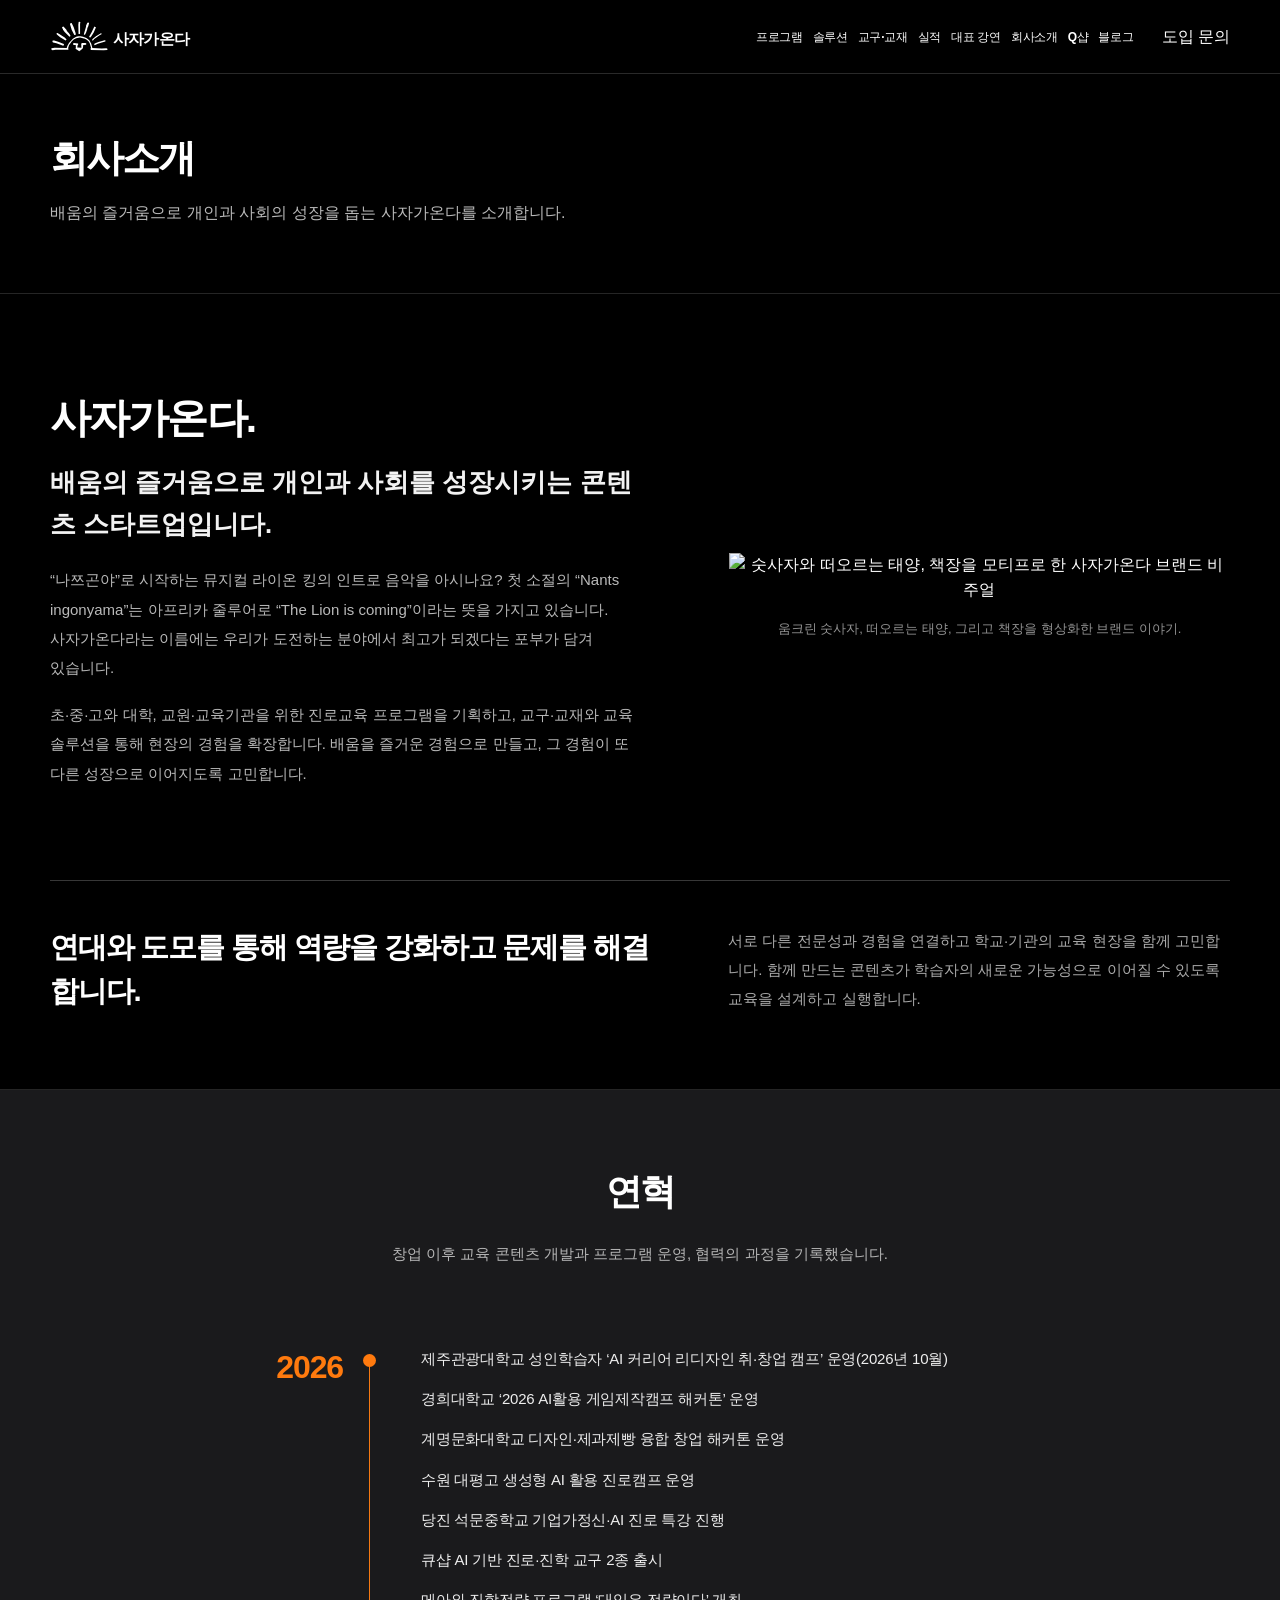
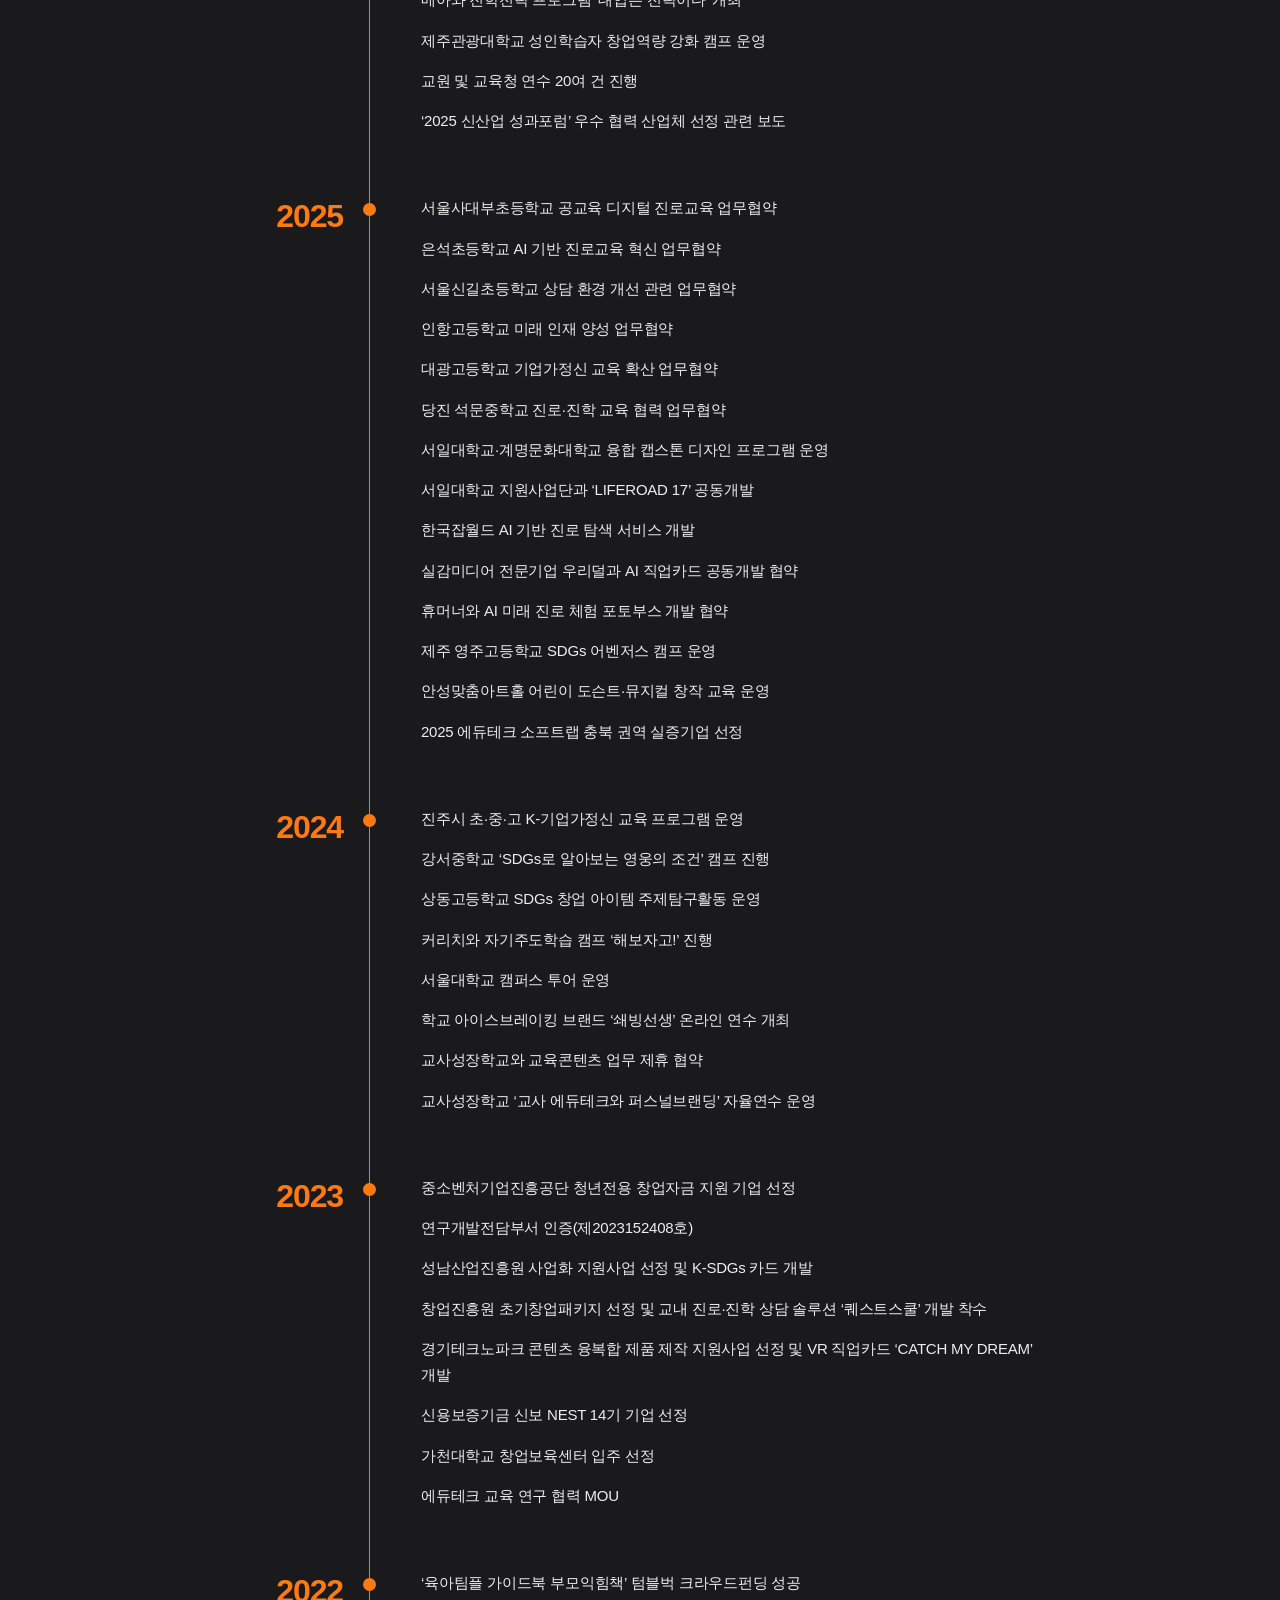
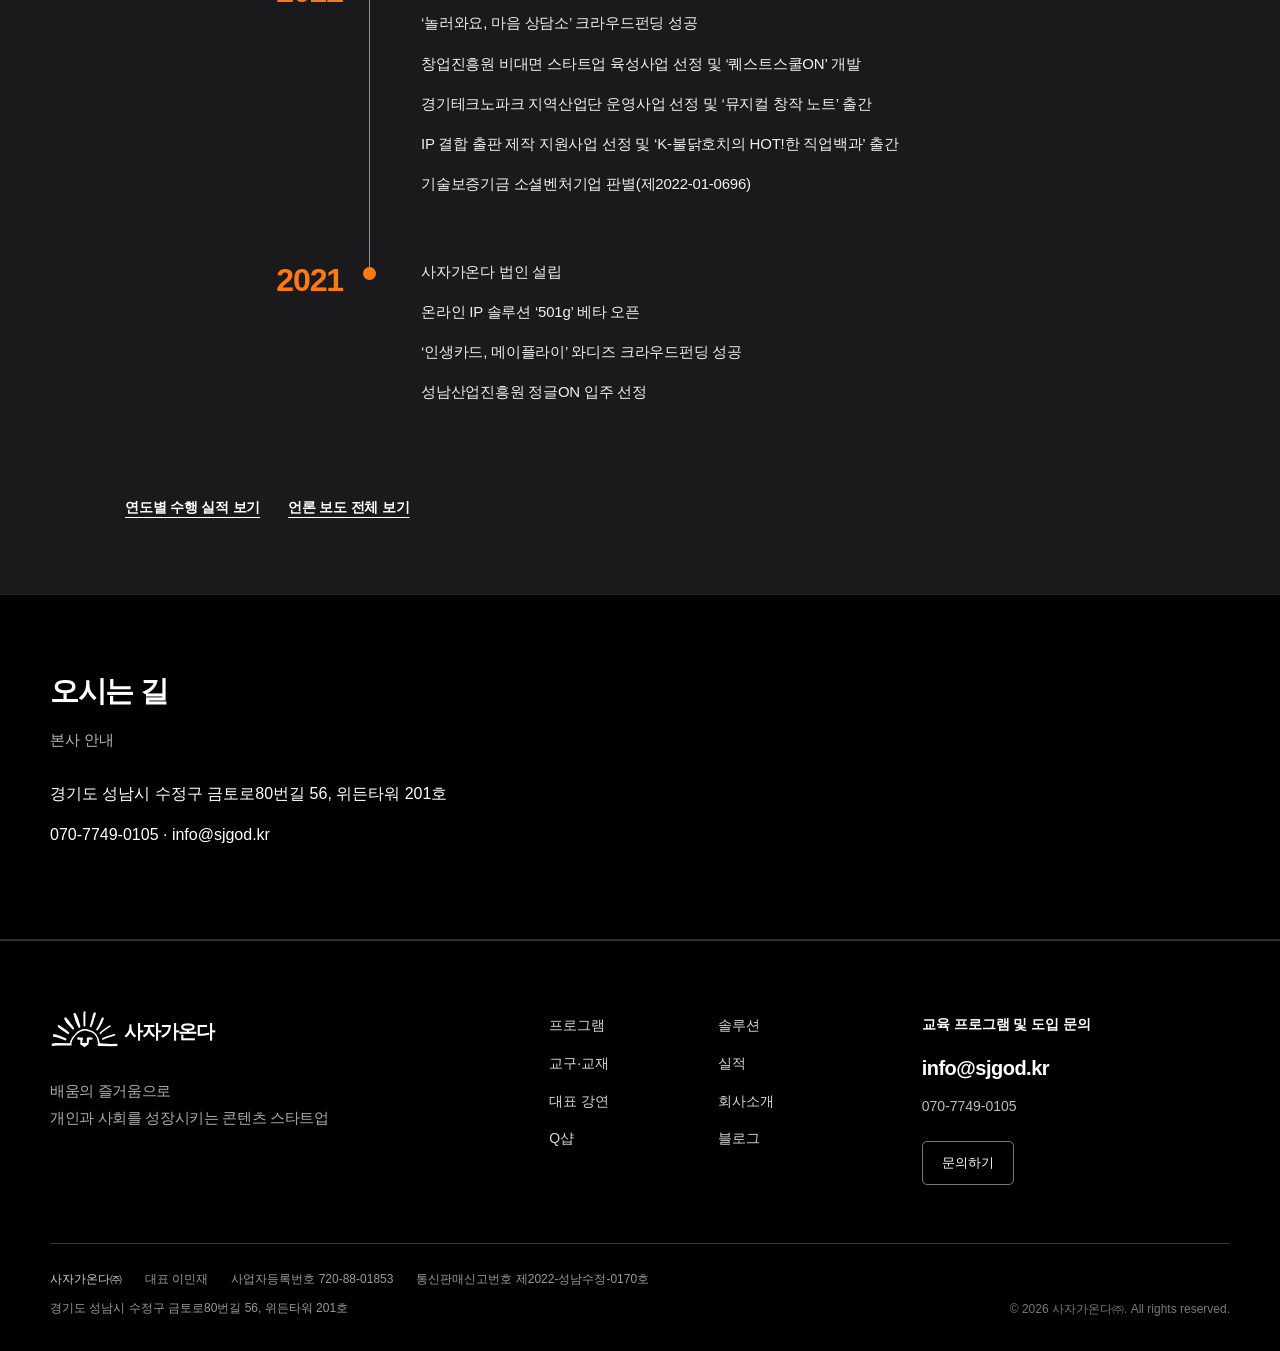
==== company.html @ 6e147315 "layout: separate center navigation from right-hand inquiry CTA" ====
<!doctype html><html lang="ko"><head><meta charset="utf-8"><meta name="viewport" content="width=device-width,initial-scale=1"><meta name="theme-color" content="#000000"><link rel="icon" type="image/svg+xml" href="favicon.svg"><link rel="shortcut icon" href="favicon.svg"><meta name="description" content="배움의 즐거움으로 개인과 사회의 성장을 돕는 사자가온다를 소개합니다."><title>회사소개 | 사자가온다</title><link rel="stylesheet" href="assets/css/style.css"><link rel="stylesheet" href="assets/css/header.css"><link rel="stylesheet" href="assets/css/footer.css"><link rel="stylesheet" href="assets/css/inner-pages.css"><script defer src="assets/js/images.js"></script><script defer src="assets/js/main.js"></script><script defer src="assets/js/gallery.js"></script><script defer src="assets/js/inquiry.js"></script></head><body><a class="skip-link" href="#main">본문으로 이동</a><header class="site-header" id="site-header"><div class="header-inner container"><a class="wordmark brand-logo brand-lockup" href="index.html" aria-label="사자가온다 홈"><img src="assets/img/sjgod-lockup.svg" alt="" class="brand-lockup-image"></a><nav class="desktop-nav" aria-label="주요 메뉴"><a href="programs.html">프로그램</a><a href="solutions.html">솔루션</a><a href="materials.html">교구·교재</a><a href="results.html">실적</a><a href="lecture.html">대표 강연</a><a href="company.html">회사소개</a><a href="https://q-shop.kr/" target="_blank" rel="noopener noreferrer">Q샵</a><a href="https://blog.naver.com/jc_lab" target="_blank" rel="noopener noreferrer">블로그</a></nav><a class="header-cta" href="contact.html">도입 문의</a><button class="menu-toggle" aria-label="메뉴 열기" aria-expanded="false" aria-controls="mobile-menu"><span></span><span></span></button></div><nav class="mobile-nav" id="mobile-menu" aria-label="모바일 메뉴" hidden><a href="programs.html">프로그램</a><a href="solutions.html">솔루션</a><a href="materials.html">교구·교재</a><a href="results.html">실적</a><a href="lecture.html">대표 강연</a><a href="company.html">회사소개</a><a href="https://q-shop.kr/" target="_blank" rel="noopener noreferrer">Q샵</a><a href="https://blog.naver.com/jc_lab" target="_blank" rel="noopener noreferrer">블로그</a><a href="contact.html">도입 문의</a></nav></header><main id="main"><section class="renew-page-hero editorial-intro"><div class="container"><h1>회사소개</h1><p>배움의 즐거움으로 개인과 사회의 성장을 돕는 사자가온다를 소개합니다.</p></div></section><section class="renew-section company-identity-original" id="identity"><div class="container">
  <div class="company-identity-grid">
    <div>
      <h2>사자가온다.</h2>
      <p class="company-identity-title">배움의 즐거움으로 개인과 사회를 성장시키는 콘텐츠 스타트업입니다.</p>
      <p>“나쯔곤야”로 시작하는 뮤지컬 라이온 킹의 인트로 음악을 아시나요? 첫 소절의 “Nants ingonyama”는 아프리카 줄루어로 “The Lion is coming”이라는 뜻을 가지고 있습니다. 사자가온다라는 이름에는 우리가 도전하는 분야에서 최고가 되겠다는 포부가 담겨 있습니다.</p>
      <p>초·중·고와 대학, 교원·교육기관을 위한 진로교육 프로그램을 기획하고, 교구·교재와 교육 솔루션을 통해 현장의 경험을 확장합니다. 배움을 즐거운 경험으로 만들고, 그 경험이 또 다른 성장으로 이어지도록 고민합니다.</p>
    </div>
    <figure><img src="https://nineworksdatabase.planus253.workers.dev/cdn/uncategorized/20261112-084543-2-4e297073.webp" alt="숫사자와 떠오르는 태양, 책장을 모티프로 한 사자가온다 브랜드 비주얼" loading="lazy"><figcaption>움크린 숫사자, 떠오르는 태양, 그리고 책장을 형상화한 브랜드 이야기.</figcaption></figure>
  </div>
  <div class="company-identity-principle"><h3>연대와 도모를 통해 역량을 강화하고 문제를 해결합니다.</h3><p>서로 다른 전문성과 경험을 연결하고 학교·기관의 교육 현장을 함께 고민합니다. 함께 만드는 콘텐츠가 학습자의 새로운 가능성으로 이어질 수 있도록 교육을 설계하고 실행합니다.</p></div>
</div></section><section class="renew-section company-history" id="history"><div class="container"><h2>연혁</h2><p class="renew-lead">창업 이후 교육 콘텐츠 개발과 프로그램 운영, 협력의 과정을 기록했습니다.</p><div class="history-list history-detailed"><article class="history-item"><h3 class="history-year">2026</h3><ul class="history-events"><li>제주관광대학교 성인학습자 ‘AI 커리어 리디자인 취·창업 캠프’ 운영(2026년 10월)</li><li>경희대학교 ‘2026 AI활용 게임제작캠프 해커톤’ 운영</li><li>계명문화대학교 디자인·제과제빵 융합 창업 해커톤 운영</li><li>수원 대평고 생성형 AI 활용 진로캠프 운영</li><li>당진 석문중학교 기업가정신·AI 진로 특강 진행</li><li>큐샵 AI 기반 진로·진학 교구 2종 출시</li><li>메아와 진학전략 프로그램 ‘대입은 전략이다’ 개최</li><li>제주관광대학교 성인학습자 창업역량 강화 캠프 운영</li><li>교원 및 교육청 연수 20여 건 진행</li><li>‘2025 신산업 성과포럼’ 우수 협력 산업체 선정 관련 보도</li></ul></article><article class="history-item"><h3 class="history-year">2025</h3><ul class="history-events"><li>서울사대부초등학교 공교육 디지털 진로교육 업무협약</li><li>은석초등학교 AI 기반 진로교육 혁신 업무협약</li><li>서울신길초등학교 상담 환경 개선 관련 업무협약</li><li>인항고등학교 미래 인재 양성 업무협약</li><li>대광고등학교 기업가정신 교육 확산 업무협약</li><li>당진 석문중학교 진로·진학 교육 협력 업무협약</li><li>서일대학교·계명문화대학교 융합 캡스톤 디자인 프로그램 운영</li><li>서일대학교 지원사업단과 ‘LIFEROAD 17’ 공동개발</li><li>한국잡월드 AI 기반 진로 탐색 서비스 개발</li><li>실감미디어 전문기업 우리덜과 AI 직업카드 공동개발 협약</li><li>휴머너와 AI 미래 진로 체험 포토부스 개발 협약</li><li>제주 영주고등학교 SDGs 어벤저스 캠프 운영</li><li>안성맞춤아트홀 어린이 도슨트·뮤지컬 창작 교육 운영</li><li>2025 에듀테크 소프트랩 충북 권역 실증기업 선정</li></ul></article><article class="history-item"><h3 class="history-year">2024</h3><ul class="history-events"><li>진주시 초·중·고 K-기업가정신 교육 프로그램 운영</li><li>강서중학교 ‘SDGs로 알아보는 영웅의 조건’ 캠프 진행</li><li>상동고등학교 SDGs 창업 아이템 주제탐구활동 운영</li><li>커리치와 자기주도학습 캠프 ‘해보자고!’ 진행</li><li>서울대학교 캠퍼스 투어 운영</li><li>학교 아이스브레이킹 브랜드 ‘쇄빙선생’ 온라인 연수 개최</li><li>교사성장학교와 교육콘텐츠 업무 제휴 협약</li><li>교사성장학교 ‘교사 에듀테크와 퍼스널브랜딩’ 자율연수 운영</li></ul></article><article class="history-item"><h3 class="history-year">2023</h3><ul class="history-events"><li>중소벤처기업진흥공단 청년전용 창업자금 지원 기업 선정</li><li>연구개발전담부서 인증(제2023152408호)</li><li>성남산업진흥원 사업화 지원사업 선정 및 K-SDGs 카드 개발</li><li>창업진흥원 초기창업패키지 선정 및 교내 진로·진학 상담 솔루션 ‘퀘스트스쿨’ 개발 착수</li><li>경기테크노파크 콘텐츠 융복합 제품 제작 지원사업 선정 및 VR 직업카드 ‘CATCH MY DREAM’ 개발</li><li>신용보증기금 신보 NEST 14기 기업 선정</li><li>가천대학교 창업보육센터 입주 선정</li><li>에듀테크 교육 연구 협력 MOU</li></ul></article><article class="history-item"><h3 class="history-year">2022</h3><ul class="history-events"><li>‘육아팀플 가이드북 부모익힘책’ 텀블벅 크라우드펀딩 성공</li><li>‘놀러와요, 마음 상담소’ 크라우드펀딩 성공</li><li>창업진흥원 비대면 스타트업 육성사업 선정 및 ‘퀘스트스쿨ON’ 개발</li><li>경기테크노파크 지역산업단 운영사업 선정 및 ‘뮤지컬 창작 노트’ 출간</li><li>IP 결합 출판 제작 지원사업 선정 및 ‘K-불닭호치의 HOT!한 직업백과’ 출간</li><li>기술보증기금 소셜벤처기업 판별(제2022-01-0696)</li></ul></article><article class="history-item"><h3 class="history-year">2021</h3><ul class="history-events"><li>사자가온다 법인 설립</li><li>온라인 IP 솔루션 ‘501g’ 베타 오픈</li><li>‘인생카드, 메이플라이’ 와디즈 크라우드펀딩 성공</li><li>성남산업진흥원 정글ON 입주 선정</li></ul></article></div><div class="history-action"><a class="text-link" href="results.html#archive">연도별 수행 실적 보기</a><a class="text-link" href="news.html">언론 보도 전체 보기</a></div></div></section><section class="renew-section" id="location"><div class="container"><p class="section-kicker">오시는 길</p><h2>오시는 길</h2><p class="renew-lead">본사 안내</p><p>경기도 성남시 수정구 금토로80번길 56, 위든타워 201호</p><p>070-7749-0105 · <a href="mailto:info@sjgod.kr">info@sjgod.kr</a></p></div></section></main><footer class="site-footer site-footer-refined" role="contentinfo">
  <div class="container footer-content">
    <div class="footer-identity">
      <a class="wordmark brand-logo brand-lockup" href="index.html" aria-label="사자가온다 홈"><img src="assets/img/sjgod-lockup.svg" alt="" class="brand-lockup-image"></a>
      <p>배움의 즐거움으로<br>개인과 사회를 성장시키는 콘텐츠 스타트업</p>
    </div>
    <nav class="footer-navigation" aria-label="푸터 메뉴">
      <a href="programs.html">프로그램</a>
      <a href="solutions.html">솔루션</a>
      <a href="materials.html">교구·교재</a>
      <a href="results.html">실적</a>
      <a href="lecture.html">대표 강연</a>
      <a href="company.html">회사소개</a><a href="https://q-shop.kr/" target="_blank" rel="noopener noreferrer">Q샵</a><a href="https://blog.naver.com/jc_lab" target="_blank" rel="noopener noreferrer">블로그</a>
    </nav>
    <div class="footer-contact">
      <p class="footer-contact-title">교육 프로그램 및 도입 문의</p>
      <a href="mailto:info@sjgod.kr" class="footer-contact-email">info@sjgod.kr</a>
      <a href="tel:07077490105" class="footer-contact-phone">070-7749-0105</a>
      <a href="contact.html" class="footer-inquiry">문의하기</a>
    </div>
  </div>
  <div class="container footer-bottom">
    <div class="footer-company-details">
      <p><strong>사자가온다㈜</strong><span>대표 이민재</span><span>사업자등록번호 720-88-01853</span><span>통신판매신고번호 제2022-성남수정-0170호</span></p>
      <p>경기도 성남시 수정구 금토로80번길 56, 위든타워 201호</p>
    </div>
    <small>© <span id="year">2026</span> 사자가온다㈜. All rights reserved.</small>
  </div>
</footer></body></html>
---- assets/css/style.css ----
:root{--ink:#191919;--muted:#717171;--paper:#f8f8f8;--line:#e1e1e1;--accent:#e1e1e1}*{box-sizing:border-box}html{scroll-behavior:smooth}body{margin:0;background:var(--paper);color:var(--ink);font-family:Pretendard,-apple-system,BlinkMacSystemFont,"Noto Sans KR","Apple SD Gothic Neo",sans-serif;line-height:1.55}a{color:inherit;text-decoration:none}button{font:inherit}.container{width:min(1440px,calc(100% - 100px));margin:auto}.skip-link{position:absolute;left:0;top:-90px;padding:12px;background:white;z-index:50}.skip-link:focus{top:0}.site-header{position:fixed;z-index:30;top:0;left:0;width:100%;color:white;border-bottom:1px solid rgba(255,255,255,.16);transition:background .2s,color .2s}.site-header.scrolled,.site-header.menu-open{background:var(--paper);color:var(--ink);border-color:var(--line)}.header-inner{display:flex;align-items:center;justify-content:space-between;height:84px}.wordmark{font-size:25px;font-weight:800;letter-spacing:-.07em;white-space:nowrap}.brand-dot{color:#b4b4b4}.desktop-nav{display:flex;gap:40px;font-size:14px;font-weight:600}.desktop-nav a:hover{opacity:.55}.menu-toggle{display:none;position:relative;width:35px;height:30px;border:0;background:none;color:inherit;cursor:pointer}.menu-toggle span{position:absolute;left:4px;right:4px;height:2px;background:currentColor;top:10px}.menu-toggle span+span{top:19px}.mobile-nav{padding:22px 6%;background:var(--paper);border-top:1px solid var(--line)}.mobile-nav a{display:block;padding:14px 0;font-size:19px}.hero{min-height:760px;min-height:100svh;background:#212121;color:#ffffff;display:flex;align-items:center;position:relative;overflow:hidden}.hero:after{content:"";position:absolute;right:-15%;bottom:-70%;width:70vw;height:70vw;border:1px solid rgba(255,255,255,.1);border-radius:50%;box-shadow:0 0 0 9vw rgba(255,255,255,.018),0 0 0 18vw rgba(255,255,255,.016);pointer-events:none}.hero-inner{position:relative;z-index:1;padding:160px 0 120px}.eyebrow{font-size:12px;letter-spacing:.16em;font-weight:750;margin:0 0 34px}.eyebrow.light{color:var(--accent)}h1,h2,h3,p{margin-top:0}h1{font-size:clamp(54px,7.2vw,110px);line-height:1.14;letter-spacing:-.075em;font-weight:720;margin-bottom:36px}h1 em{font-style:normal;color:var(--accent)}.hero-desc{color:#cacaca;font-size:17px;margin-bottom:45px}.round-button{display:inline-flex;align-items:center;justify-content:space-between;gap:45px;padding:15px 24px;border-radius:50px;font-size:14px;font-weight:700}.round-button.inverse{background:white;color:#1e1e1e}.round-button span{font-size:20px}.hero-index{position:absolute;right:5%;bottom:42px;color:#c1c1c1;letter-spacing:.12em;font-size:11px}.section{padding:150px 0;scroll-margin-top:84px}.two-col{display:grid;grid-template-columns:1fr 1fr;gap:90px}.section h2,.contact-section h2{font-size:clamp(35px,4.6vw,67px);letter-spacing:-.07em;line-height:1.2;font-weight:690}.body-col{padding-top:78px}.lead{font-size:clamp(21px,2.5vw,34px);line-height:1.5;letter-spacing:-.04em}.muted{color:var(--muted);font-size:15px}.business-section{background:#efefef}.section-head{display:flex;align-items:end;justify-content:space-between;gap:30px;margin-bottom:60px}.section-head h2{margin-bottom:0}.section-head>p{font-size:15px;color:var(--muted)}.business-grid{display:grid;grid-template-columns:repeat(3,1fr);gap:16px}.business-card{min-height:390px;background:#ffffff;padding:34px;display:flex;flex-direction:column;justify-content:space-between;transition:transform .2s}.business-card:hover{transform:translateY(-6px)}.card-number{color:#939393;font-size:13px}.business-card h3{font-size:31px;letter-spacing:-.05em;margin-bottom:14px}.business-card p{font-size:15px;color:var(--muted);margin-bottom:0;max-width:280px}.solution-row{display:flex;justify-content:space-between;align-items:end;gap:60px}.solution-row .muted{max-width:315px}.solution-list{margin-top:55px;border-top:1px solid var(--ink)}.solution-item{display:grid;grid-template-columns:80px 1fr 220px;gap:18px;align-items:center;padding:30px 0;border-bottom:1px solid var(--line)}.solution-item>span{font-size:14px;color:var(--muted)}.solution-item strong{font-size:clamp(22px,3.5vw,44px);letter-spacing:-.04em;font-weight:650}.contact-section{background:#242424;color:#ffffff;padding:135px 0;scroll-margin-top:84px}.contact-section p:last-child{color:#c6c6c6}.site-footer{background:#191919;color:#ffffff;padding:52px 0}.footer-inner{display:flex;justify-content:space-between;gap:30px}.footer-inner p{font-size:12px;letter-spacing:.12em}.footer-inner small{color:#b4b4b4;font-size:12px}@media(max-width:800px){.container{width:calc(100% - 40px)}.header-inner{height:68px}.wordmark{font-size:22px}.desktop-nav{display:none}.menu-toggle{display:block}.hero{min-height:680px}.hero-inner{padding:140px 0 100px}.hero-desc{font-size:15px}.section{padding:100px 0;scroll-margin-top:68px}.two-col{grid-template-columns:1fr;gap:10px}.body-col{padding-top:10px}.section-head,.solution-row{display:block}.business-grid{grid-template-columns:1fr}.business-card{min-height:240px}.solution-item{grid-template-columns:40px 1fr;gap:10px}.solution-item>span:last-child{grid-column:2}.footer-inner{display:block}.footer-inner>div{margin-top:34px}.contact-section{padding:110px 0}.hero-index{right:20px;bottom:28px}}@media(prefers-reduced-motion:reduce){html{scroll-behavior:auto}*,*:before,*:after{transition:none!important;animation:none!important}}

/* Content image integration */
.hero.has-hero-image{background-position:center;background-size:cover;background-repeat:no-repeat}.hero.has-hero-image:after{display:none}.lion-section{position:relative;min-height:740px;display:flex;align-items:center;overflow:hidden;background:#262626;color:#ffffff}.lion-visual{position:absolute;inset:0;background-position:center;background-size:cover}.lion-section:after{content:"";position:absolute;inset:0;background:linear-gradient(90deg,rgba(18,18,18,.8),rgba(18,18,18,.08))}.lion-copy{position:relative;z-index:1;padding:100px 0}.lion-copy h2{font-size:clamp(37px,4.7vw,72px);letter-spacing:-.065em;line-height:1.25}.gallery-section h2{font-size:clamp(32px,4.4vw,62px);line-height:1.28;letter-spacing:-.065em;margin-bottom:64px}.partners-section{background:#ffffff}.partner-grid{display:grid;grid-template-columns:repeat(5,minmax(0,1fr));border-top:1px solid var(--line);border-left:1px solid var(--line)}.media-tile{margin:0;position:relative;overflow:hidden}.partner-grid .media-tile{height:155px;display:flex;align-items:center;justify-content:center;padding:18px;border-right:1px solid var(--line);border-bottom:1px solid var(--line);background:#ffffff}.media-tile img{display:block;width:100%;height:100%;object-fit:contain}.partner-grid .media-tile img{max-width:100%;max-height:105px}.products-section{background:#efefef}.gallery-grid{display:grid;grid-template-columns:repeat(4,minmax(0,1fr));gap:14px}.gallery-grid .media-tile{aspect-ratio:4/3;background:#ffffff}.gallery-grid .media-tile img{object-fit:cover;transition:transform .4s}.gallery-grid .media-tile:hover img{transform:scale(1.04)}.growth-section{background:#ffffff}.growth-grid{display:grid;grid-template-columns:repeat(3,minmax(0,1fr));gap:14px}.growth-grid .media-tile{aspect-ratio:4/3;background:#f1f1f1}.growth-grid .media-tile img{object-fit:cover}.image-error{background:#f0f0f0}.image-error:after{content:"이미지를 불러올 수 없습니다";position:absolute;inset:0;display:grid;place-items:center;color:#727272;font-size:12px}.subpage-header{position:relative;background:#242424;padding:150px 0 95px;color:#ffffff}.subpage-header h1{font-size:clamp(52px,6vw,90px)}.subpage-header p:not(.eyebrow){color:#c7c7c7;max-width:670px}.subpage-gallery{padding-top:95px}.proof-grid{display:grid;grid-template-columns:repeat(4,minmax(0,1fr));gap:18px}.proof-grid .media-tile{aspect-ratio:3/4;background:#ffffff;border:1px solid var(--line);padding:12px}.works-grid{display:grid;grid-template-columns:repeat(3,minmax(0,1fr));gap:18px}.works-grid .media-tile{aspect-ratio:4/3;background:#ffffff}.works-grid img{object-fit:cover}@media(max-width:900px){.partner-grid{grid-template-columns:repeat(3,minmax(0,1fr))}.gallery-grid,.proof-grid{grid-template-columns:repeat(2,minmax(0,1fr))}.growth-grid,.works-grid{grid-template-columns:repeat(2,minmax(0,1fr))}}@media(max-width:600px){.lion-section{min-height:590px}.lion-section:after{background:linear-gradient(90deg,rgba(18,18,18,.7),rgba(18,18,18,.2))}.gallery-section h2{margin-bottom:36px}.partner-grid{grid-template-columns:repeat(2,minmax(0,1fr))}.partner-grid .media-tile{height:120px;padding:13px}.gallery-grid,.growth-grid,.proof-grid,.works-grid{grid-template-columns:repeat(2,minmax(0,1fr));gap:8px}.subpage-header{padding:130px 0 70px}.subpage-gallery{padding-top:65px}}

/* Header / footer shared 1440px content alignment across all pages */
.site-header .header-inner,.site-footer .footer-inner{width:calc(100% - 100px);max-width:1440px;margin-left:auto;margin-right:auto}
@media(max-width:800px){.site-header .header-inner,.site-footer .footer-inner{width:calc(100% - 40px)}}

/* Shared 1440px footer and news presentation */
.site-footer{padding:70px 0 42px}.site-footer .footer-inner{align-items:start;gap:80px}.footer-brand{flex:0 0 35%}.footer-tagline{margin:14px 0 0;max-width:280px;font-size:13px;color:#b4b4b4;line-height:1.75}.footer-info{flex:1;min-width:0}.footer-info p{font-size:13px;letter-spacing:0;line-height:1.9;margin:0 0 5px;color:#bfbfbf}.footer-info .footer-company{font-size:15px;font-weight:700;color:white;margin-bottom:15px}.footer-info p span{margin-left:20px}.footer-info a:hover{text-decoration:underline}.footer-info small{display:block;margin-top:34px;color:#929292}.news-section{background:#f6f6f6}.news-section h2{margin-bottom:50px}.news-list{border-top:1px solid var(--ink)}.news-list article{display:grid;grid-template-columns:170px 1fr;gap:24px;padding:30px 0;border-bottom:1px solid var(--line);align-items:center}.news-list time{font-size:13px;color:var(--muted)}.news-list h3{margin:0;font-size:clamp(16px,1.6vw,22px);font-weight:550;letter-spacing:-.03em}@media(max-width:800px){.site-footer .footer-inner{display:block}.footer-info{margin-top:35px}.footer-info p span{display:block;margin-left:0}.news-list article{grid-template-columns:1fr;gap:8px;padding:23px 0}}

/* Renewal v2 — customer-first layout */
.site-header .desktop-nav{gap:clamp(16px,1.7vw,27px);align-items:center}.site-header .desktop-nav>a{font-size:13px;white-space:nowrap}.site-header .nav-cta{border:1px solid currentColor;border-radius:100px;padding:11px 20px}.site-header .nav-cta:hover{background:var(--accent);border-color:var(--accent);color:#111111}.site-header .wordmark{font-size:24px}
.renew-page-hero{background:#232323;color:white;padding:185px 0 105px}.renew-page-hero h1{font-size:clamp(50px,6vw,86px);margin:0 0 24px}.renew-page-hero p:last-child{max-width:690px;font-size:18px;color:#d1d1d1}.renew-section{padding:115px 0;scroll-margin-top:90px}.renew-section:nth-child(even){background:#f1f1f1}.renew-section h2{font-size:clamp(34px,4.2vw,59px);letter-spacing:-.065em;line-height:1.23;margin:0 0 18px}.renew-lead{font-size:17px;line-height:1.8;color:#616161;max-width:750px;margin:0 0 52px}.renew-grid{display:grid;grid-template-columns:repeat(3,minmax(0,1fr));gap:15px}.renew-card{background:#ffffff;border:1px solid #e6e6e6;padding:30px;min-height:220px;display:flex;flex-direction:column;align-items:flex-start}.renew-card h3{font-size:24px;letter-spacing:-.045em;margin:0 0 16px}.renew-card p{font-size:15px;line-height:1.7;color:#6e6e6e;max-width:400px}.renew-card .text-link{margin-top:auto}.text-link{font-size:14px;font-weight:650;text-decoration:underline;text-underline-offset:5px}.program-list{border-top:1px solid #b3b3b3}.program-block{padding:48px 0;display:flex;align-items:center;justify-content:space-between;gap:35px;border-bottom:1px solid #d9d9d9;scroll-margin-top:90px}.program-block>div{max-width:830px}.program-block h2{margin:0 0 12px}.program-block .eyebrow{margin:0 0 12px;color:#7d7d7d}.program-block p{font-size:16px;line-height:1.8}.program-block .muted{font-size:14px}.program-block .round-button,.renew-contact-band .round-button,.renew-home-copy .round-button,.inquiry-submit{border:1px solid #202020;background:#202020;color:#ffffff;white-space:nowrap}.process{padding:36px;background:#ededed;margin-top:42px}.process h3{font-size:23px}.process p{max-width:850px;line-height:1.8}.renew-note{font-size:13px;color:#818181;line-height:1.8;margin:28px 0}.category-tags{display:flex;gap:10px;flex-wrap:wrap;margin-bottom:30px}.category-tags span{border:1px solid #d2d2d2;border-radius:99px;padding:8px 20px;font-size:13px}.renew-home-hero{position:relative;min-height:750px;height:100svh;display:flex;align-items:center;overflow:hidden;background:#222222;color:#ffffff}.renew-home-hero .hero-image{position:absolute;inset:0;background-size:cover;background-position:center}.renew-home-hero:after{content:"";position:absolute;inset:0;background:linear-gradient(90deg,rgba(14,14,14,.78),rgba(14,14,14,.14))}.renew-home-copy{position:relative;z-index:1;padding-top:85px}.renew-home-copy h1{max-width:1050px}.renew-home-copy p:not(.eyebrow){font-size:18px;color:#e4e4e4;margin-bottom:35px}.audience-grid{display:grid;grid-template-columns:repeat(5,minmax(0,1fr));gap:12px}.audience-grid .renew-card{padding:25px;min-height:210px}.audience-grid h3{font-size:25px}.evidence-grid{display:grid;grid-template-columns:repeat(3,minmax(0,1fr));border-top:1px solid #292929;border-bottom:1px solid #dddddd}.evidence-grid>div{padding:35px;border-right:1px solid #dddddd}.evidence-grid>div:last-child{border:0}.evidence-grid strong{font-size:clamp(42px,5vw,78px);letter-spacing:-.06em;line-height:1.1}.evidence-grid small{font-size:18px;margin-left:5px;letter-spacing:0}.evidence-grid p{font-size:14px;margin-top:15px;color:#6e6e6e}.home-product-teasers{display:grid;grid-template-columns:repeat(3,minmax(0,1fr));gap:15px}.home-product-teasers .media-tile{aspect-ratio:4/3;background:#ffffff}.home-product-teasers img{object-fit:cover}.section-actions{display:flex;gap:24px;align-items:center;margin-top:36px}.section-actions .round-button{background:#282828;color:#ffffff}.renew-contact-band{background:#232323;padding:110px 0;color:#ffffff}.renew-contact-band h2{font-size:clamp(38px,5vw,68px);line-height:1.2;letter-spacing:-.065em}.renew-contact-band .round-button{background:#ffffff;color:#232323}.inquiry-form{max-width:950px}.inquiry-grid{display:grid;grid-template-columns:repeat(2,minmax(0,1fr));gap:23px}.inquiry-form label{font-size:14px;font-weight:600;display:flex;flex-direction:column;gap:10px}.inquiry-form input:not([type=checkbox]),.inquiry-form select,.inquiry-form textarea{width:100%;padding:15px 16px;min-height:53px;border:1px solid #cecece;border-radius:0;background:#ffffff;color:#232323;font:inherit;font-weight:400}.wide-label{margin-top:23px}.inquiry-form .form-check{margin-top:23px;display:flex;flex-direction:row;align-items:flex-start;gap:10px;font-size:13px;font-weight:400;line-height:1.65}.form-check input{margin-top:4px}.inquiry-submit{margin-top:30px;cursor:pointer}.renew-section .partner-grid{margin-top:20px}.news-list{margin-bottom:20px}
@media(max-width:1150px){.site-header .desktop-nav{gap:13px}.site-header .desktop-nav>a{font-size:12px}.site-header .wordmark{font-size:21px}.audience-grid{grid-template-columns:repeat(3,1fr)}}
@media(max-width:800px){.renew-page-hero{padding:140px 0 75px}.renew-page-hero p:last-child{font-size:15px}.renew-section{padding:75px 0}.renew-lead{font-size:15px;margin-bottom:32px}.renew-grid{grid-template-columns:1fr 1fr}.program-block{align-items:flex-start;flex-direction:column;gap:10px;padding:35px 0}.audience-grid{grid-template-columns:1fr 1fr}.renew-home-hero{min-height:650px}.renew-home-copy p:not(.eyebrow){font-size:15px}.evidence-grid>div{padding:22px}.home-product-teasers{gap:8px}}
@media(max-width:560px){.renew-grid,.inquiry-grid{grid-template-columns:1fr}.renew-card{min-height:170px}.audience-grid .renew-card{min-height:170px}.audience-grid .renew-card h3{font-size:21px}.audience-grid .renew-card{padding:18px}.evidence-grid{grid-template-columns:1fr}.evidence-grid>div{border-right:0;border-bottom:1px solid #dddddd}.home-product-teasers{grid-template-columns:1fr 1fr}.home-product-teasers figure:last-child{display:none}.section-actions{align-items:flex-start;flex-direction:column}.renew-home-copy h1{font-size:clamp(42px,10vw,65px)}}

/* 2026-11-14 — Brand visual restoration: black editorial hero */
:root{--accent:#ffffff}
.site-header,.site-header.scrolled,.site-header.menu-open{background:#000000;color:#ffffff;border-bottom-color:rgba(255,255,255,.13)}
.site-header .wordmark,.site-footer .wordmark{font-weight:800;letter-spacing:-.07em}
.site-header .brand-dot,.site-footer .brand-dot{color:#ffffff}
.site-header .nav-cta{border-color:rgba(255,255,255,.65)}
.site-header .nav-cta:hover{background:#ffffff;border-color:#ffffff;color:#000000}
.site-header .mobile-nav{background:#000000;color:#ffffff;border-top-color:rgba(255,255,255,.18)}
.renew-home-hero{height:auto;min-height:100svh;background:#000000;color:#ffffff;isolation:isolate}
.renew-home-hero .hero-image{background-color:#000000;background-repeat:no-repeat;background-size:contain;background-position:center center;opacity:.56}
.renew-home-hero:after{background:linear-gradient(90deg,rgba(0,0,0,.49) 0%,rgba(0,0,0,.22) 47%,rgba(0,0,0,.12) 100%)}
.renew-home-copy{padding-top:190px;padding-bottom:150px;min-height:100svh;display:flex;flex-direction:column;justify-content:center;align-items:flex-start}
.renew-home-copy h1{font-size:clamp(29px,2.75vw,45px);letter-spacing:-.055em;line-height:1.35;max-width:900px;margin:0 0 34px;color:#ffffff;font-weight:750;word-break:keep-all}
.renew-home-copy .hero-story{max-width:770px;font-size:13px;line-height:1.95;color:#dedede;margin:0 0 38px;word-break:keep-all}
.renew-home-copy .hero-explore{display:inline-flex;align-items:center;gap:24px;border-bottom:1px solid rgba(255,255,255,.75);padding-bottom:9px;color:#ffffff;font-size:13px;font-weight:650}
.renew-home-copy .hero-explore:hover{border-color:#ffffff;opacity:.8}
@media(min-width:1500px){.renew-home-hero .hero-image{background-size:min(1300px,95vw) auto}}
@media(max-width:800px){.renew-home-copy{min-height:100svh;padding-top:150px;padding-bottom:90px}.renew-home-hero .hero-image{background-size:cover;background-position:center;opacity:.38}.renew-home-hero:after{background:rgba(0,0,0,.35)}.renew-home-copy h1{font-size:clamp(28px,6.4vw,42px)}.renew-home-copy .hero-story{font-size:12px;line-height:1.85;max-width:580px}}
@media(max-width:560px){.renew-home-copy h1{font-size:clamp(25px,7vw,35px)}.renew-home-copy .hero-story{font-size:12px}.renew-home-hero .hero-image{background-size:auto 85%;background-position:55% 55%}.renew-home-copy{padding-top:125px}}

/* 2026-11-15 archive, history and record browsing */
.history-list,.record-list{border-top:1px solid #232323}.history-item{display:grid;grid-template-columns:minmax(100px,23%) 1fr;gap:32px;border-bottom:1px solid #dadada;padding:34px 0}.history-year{font-size:clamp(29px,3vw,47px);font-weight:720;letter-spacing:-.055em;line-height:1.2}.history-item h3{font-size:clamp(18px,1.7vw,26px);line-height:1.45;letter-spacing:-.045em;margin:0 0 12px}.history-item p{font-size:15px;line-height:1.8;color:#707070;margin:0;max-width:780px}.history-action{display:flex;flex-wrap:wrap;gap:30px;margin-top:33px}.filterbar{display:flex;align-items:end;flex-wrap:wrap;gap:14px;margin:0 0 28px}.filterbar label{display:flex;flex-direction:column;gap:8px;font-size:13px;font-weight:650}.filterbar select,.filterbar input{min-width:155px;max-width:260px;width:100%;border:1px solid #c5c5c5;border-radius:0;background:#ffffff;padding:12px 14px;color:#232323;font:inherit;font-weight:400;min-height:45px}.filterbar input{min-width:230px}.filter-count{font-size:13px;color:#727272;padding:0 0 12px}.record-item{display:grid;grid-template-columns:minmax(150px,23%) 1fr;gap:35px;padding:26px 4px;border-bottom:1px solid #dddddd}.record-meta{font-size:13px;color:#7e7e7e;line-height:1.75}.record-item h3{font-size:clamp(17px,1.55vw,22px);line-height:1.5;letter-spacing:-.035em;margin:0 0 9px}.record-item p{font-size:14px;line-height:1.7;color:#727272;margin:0}.history-preview{display:grid;grid-template-columns:repeat(3,minmax(0,1fr));gap:14px;margin-bottom:32px}.history-preview>div{background:#ffffff;border:1px solid #e1e1e1;padding:30px;display:flex;flex-direction:column;gap:20px;min-height:160px}.history-preview strong{font-size:36px;letter-spacing:-.05em}.history-preview span{font-size:14px;color:#6f6f6f}.home-history-summary .text-link+.text-link{margin-left:25px}@media(max-width:800px){.history-item,.record-item{grid-template-columns:110px 1fr;gap:16px}.history-preview{grid-template-columns:1fr}.history-preview>div{min-height:90px;flex-direction:row;align-items:center}.filterbar label{flex:1;min-width:150px}.filterbar select,.filterbar input{max-width:none}.filter-count{width:100%}}@media(max-width:560px){.history-item,.record-item{grid-template-columns:1fr;gap:10px}.history-item{padding:26px 0}.record-item{padding:22px 0}.history-action{gap:18px}.home-history-summary .text-link+.text-link{display:block;margin:14px 0 0}.history-preview strong{font-size:29px}}

/* DESIGN RULES — compact editorial scale (2026-11-15)
   Keep all subpage H1 <=34px, section H2 <=30px, card H3 <=19px.
   Avoid oversized empty boxes and >76px section padding.
   Only the dedicated image-led homepage hero may use 36–42px. */
:root{--font-page-title:clamp(28px,2.4vw,34px);--font-section-title:clamp(25px,2.15vw,30px);--font-card-title:clamp(17px,1.3vw,19px);--font-body:14px}
.renew-page-hero,.subpage-header{padding:122px 0 58px;min-height:0}
.renew-page-hero h1,.subpage-header h1{font-size:var(--font-page-title);line-height:1.32;letter-spacing:-.045em;margin-bottom:12px;font-weight:700}
.renew-page-hero p:last-child,.subpage-header p:not(.eyebrow){font-size:14px;line-height:1.8}
.renew-page-hero .eyebrow,.subpage-header .eyebrow{font-size:10px;margin-bottom:17px}
.renew-section,.section{padding-top:68px;padding-bottom:68px}
.renew-section h2,.section h2,.gallery-section h2,.news-section h2{font-size:var(--font-section-title);line-height:1.35;letter-spacing:-.045em;margin-bottom:14px}
.renew-lead{font-size:14px;line-height:1.75;margin-bottom:30px}
.renew-card{min-height:0;padding:23px;gap:0}
.renew-card h3,.business-card h3{font-size:var(--font-card-title);line-height:1.45;letter-spacing:-.035em;margin-bottom:9px}
.renew-card p,.business-card p{font-size:13px;line-height:1.75}
.renew-card .text-link{font-size:12px;padding-top:22px}
.renew-grid{gap:12px}.audience-grid .renew-card{padding:20px;min-height:156px}.audience-grid h3{font-size:18px}
.renew-section .eyebrow{font-size:10px;margin-bottom:20px}
.history-item h3,.record-item h3{font-size:18px}
.program-block h2{font-size:25px}
.evidence-grid strong{font-size:clamp(34px,3.5vw,50px)}
.evidence-grid small{font-size:13px}
.evidence-grid>div{padding:25px}
.renew-contact-band{padding:72px 0}
.renew-contact-band h2{font-size:clamp(27px,2.8vw,36px)}
.renew-home-copy h1{font-size:clamp(32px,3vw,42px)}
@media(max-width:800px){.renew-page-hero,.subpage-header{padding:112px 0 50px}.renew-section,.section{padding-top:52px;padding-bottom:52px}.renew-page-hero h1{font-size:29px}.renew-section h2,.section h2{font-size:25px}.renew-card{padding:19px}.renew-card h3{font-size:17px}.renew-lead{margin-bottom:25px}.renew-contact-band{padding:60px 0}}
@media(max-width:560px){.renew-page-hero,.subpage-header{padding:100px 0 45px}.renew-section,.section{padding-top:46px;padding-bottom:46px}.renew-page-hero h1{font-size:27px}.renew-section h2,.section h2{font-size:24px}.renew-card{padding:18px}.audience-grid .renew-card{min-height:145px}.renew-home-copy h1{font-size:clamp(29px,7vw,36px)}}

/* Editorial redesign v3 — minimal content hierarchy, no decorative eyebrow banners */
:root{--paper:#ffffff;--ink:#111111;--muted:#6b6b6b;--line:#e5e5e5}
body{background:#ffffff;color:#171717}
.site-header{background:#000000;color:#ffffff}
.site-header.scrolled,.site-header.menu-open{background:#000000;color:#ffffff}
.editorial-intro,.renew-page-hero{background:#ffffff;color:#161616;border-bottom:1px solid #e9e9e9;padding:124px 0 43px;min-height:0}
.editorial-intro .container{display:grid;grid-template-columns:minmax(0,1fr);gap:0}
.editorial-intro h1,.renew-page-hero h1{font-size:clamp(28px,2.25vw,34px);color:#151515;letter-spacing:-.05em;line-height:1.35;font-weight:700;margin:0 0 10px}
.editorial-intro p:last-child,.renew-page-hero p:last-child{font-size:14px;line-height:1.75;color:#737373;max-width:700px;margin:0}
.renew-section,.section{padding:64px 0;border:0;background:#ffffff}
.renew-section:nth-child(even){background:#ffffff}
.renew-section:not(:last-child){border-bottom:1px solid #f0f0f0}
.renew-section .section-kicker{font-size:12px;color:#686868;font-weight:500;letter-spacing:0;margin:0 0 12px}
.renew-section h2,.section h2,.gallery-section h2,.news-section h2{font-size:clamp(24px,2vw,30px);font-weight:700;letter-spacing:-.052em;line-height:1.33;margin:0 0 11px;color:#151515}
.renew-section .renew-lead{font-size:14px;color:#777777;line-height:1.75;max-width:720px;margin-bottom:29px}
.renew-grid{gap:0;border-top:1px solid #d6d6d6;border-bottom:1px solid #e7e7e7}
.renew-grid .renew-card{border:0;border-right:1px solid #ececec;background:transparent;border-radius:0;padding:25px 23px 26px 0;min-height:0;margin-right:22px}
.renew-grid .renew-card:last-child{border-right:0}
.renew-grid .renew-card h3{font-size:18px;line-height:1.45;letter-spacing:-.035em;margin:0 0 9px}
.renew-grid .renew-card p{color:#777777;font-size:13px;line-height:1.75}
.audience-list{display:block;border-top:1px solid #202020;border-bottom:1px solid #e4e4e4}
.audience-list .renew-card{position:relative;display:grid;grid-template-columns:200px minmax(0,1fr) auto;align-items:center;column-gap:24px;min-height:0;padding:19px 4px;background:none;border:0;border-bottom:1px solid #ececec}
.audience-list .renew-card:last-child{border-bottom:0}
.audience-list .renew-card h3{font-size:18px;font-weight:650;margin:0}
.audience-list .renew-card p{font-size:13px;margin:0;color:#777777}
.audience-list .renew-card .text-link{margin:0;padding:0;border:0;font-size:12px;text-decoration:none}
.audience-list .renew-card:hover h3,.audience-list .renew-card:hover .text-link{color:#666666}
.evidence-grid{border-top:1px solid #d4d4d4;border-bottom:1px solid #e5e5e5}
.evidence-grid>div{padding:23px 24px 21px 0;border-right:0}
.evidence-grid strong{font-size:clamp(32px,3vw,44px);letter-spacing:-.055em;font-weight:680}
.evidence-grid small{font-size:12px}
.evidence-grid p{font-size:12px;color:#777777;margin-top:7px}
.renew-card .text-link,.text-link{color:#222222;font-weight:600}
.renew-note{font-size:12px;line-height:1.7;color:#888888}
.renew-page-hero .eyebrow,.renew-section .eyebrow,.editorial-intro .eyebrow{display:none}
.program-block{padding:25px 0;border-bottom:1px solid #e7e7e7}
.program-block h2{font-size:23px}
.program-block .eyebrow{display:block;font-size:12px;letter-spacing:0;margin-bottom:8px}
.program-block p{font-size:14px}
.program-block .round-button{font-size:12px;padding:11px 16px;gap:20px;background:#111111}
.lecture-detail-grid{grid-template-columns:repeat(2,minmax(0,1fr))}
.lecture-detail-grid .renew-card{border-right:0;border-bottom:1px solid #ececec;margin-right:0}
.lecture-detail-grid .renew-card:nth-child(odd){margin-right:28px}
.lecture-detail-grid .renew-card h3{font-size:17px}
.history-item{padding:25px 0}
.history-year{font-size:27px}
.history-item h3,.record-item h3{font-size:17px}
.history-item p,.record-item p{font-size:13px}
.record-item{padding:20px 0}
.history-preview>div{border:0;border-top:1px solid #dddddd;background:none;padding:22px 5px;min-height:0}
.history-preview strong{font-size:27px}
.news-list article{padding:20px 0}
.news-list h3{font-size:17px}
.renew-contact-band{background:#080808;color:#ffffff;padding:70px 0}
.renew-contact-band .eyebrow{display:none}
.renew-contact-band h2{font-size:clamp(25px,2.5vw,34px);font-weight:650}
.renew-home-hero{background:#000000}
.renew-home-copy h1{font-size:clamp(30px,3vw,42px)}
.section-actions{margin-top:25px}
.section-actions .round-button{font-size:12px;padding:11px 17px;gap:20px}
.renew-section .partner-grid{border-color:#eeeeee}
.renew-section .partner-grid .media-tile{border-color:#eeeeee}
@media(max-width:900px){.audience-list .renew-card{grid-template-columns:140px minmax(0,1fr) auto}.lecture-detail-grid{grid-template-columns:1fr}.lecture-detail-grid .renew-card:nth-child(odd){margin-right:0}}
@media(max-width:800px){.editorial-intro,.renew-page-hero{padding:102px 0 36px}.renew-section,.section{padding:48px 0}.renew-section h2,.section h2{font-size:25px}.renew-grid .renew-card{padding:20px 16px 19px 0;margin-right:13px}}
@media(max-width:560px){.editorial-intro,.renew-page-hero{padding:95px 0 30px}.editorial-intro h1,.renew-page-hero h1{font-size:27px}.renew-section,.section{padding:43px 0}.renew-section h2,.section h2{font-size:23px}.renew-grid{grid-template-columns:1fr}.renew-grid .renew-card{border-right:0;border-bottom:1px solid #eeeeee;margin-right:0}.renew-grid .renew-card:last-child{border-bottom:0}.audience-list .renew-card{grid-template-columns:1fr auto;gap:6px 12px;padding:16px 0}.audience-list .renew-card h3{grid-column:1}.audience-list .renew-card p{grid-column:1;grid-row:2}.audience-list .renew-card .text-link{grid-column:2;grid-row:1/span 2}.evidence-grid>div{padding:18px 0}.history-preview{gap:5px}.renew-contact-band{padding:52px 0}}


/* MONOCHROME DESIGN SYSTEM — mandatory for all pages */
:root{--ink:#111111;--paper:#ffffff;--muted:#777777;--line:#e5e5e5;--accent:#ffffff}
html,body{background:#ffffff;color:#111111}
.site-header,.site-header.scrolled,.site-header.menu-open{background:#000000;color:#ffffff;border-bottom-color:#333333}
.site-header .nav-cta{background:#000000;color:#ffffff;border:1px solid #ffffff}
.site-header .nav-cta:hover{background:#ffffff;color:#000000;border-color:#ffffff}
.site-header .mobile-nav{background:#000000;color:#ffffff;border-color:#333333}
.renew-home-hero,.hero,.lion-section{background-color:#000000;color:#ffffff}
.renew-home-hero:after{background:linear-gradient(90deg,rgba(0,0,0,.55),rgba(0,0,0,.10))}
.renew-page-hero,.editorial-intro,.renew-section,.section,.news-section,.solutions-section,.business-section,.products-section,.partners-section,.growth-section{background-color:#ffffff;color:#111111}
.renew-card,.business-card,.history-preview>div,.partner-grid .media-tile{background-color:#ffffff}
.renew-contact-band,.contact-section,.site-footer{background:#000000;color:#ffffff}
.round-button,.program-block .round-button,.section-actions .round-button,.inquiry-submit{background:#111111;color:#ffffff;border-color:#111111}
.round-button:hover,.program-block .round-button:hover,.section-actions .round-button:hover{background:#333333;color:#ffffff}
.renew-contact-band .round-button,.contact-section .round-button{background:#ffffff;color:#000000;border-color:#ffffff}
.renew-contact-band .round-button:hover{background:#dddddd;color:#000000}
::selection{background:#222222;color:#ffffff}


/* HOMEPAGE ART DIRECTION — original identity + refined typography */
.home-art-hero{min-height:680px;height:100svh;max-height:980px;background:#000;overflow:hidden}
.home-art-hero .hero-image{background-position:center;background-size:contain;opacity:.65;filter:grayscale(1)}
.home-art-hero::after{background:linear-gradient(90deg,rgba(0,0,0,.67) 0%,rgba(0,0,0,.2) 65%,rgba(0,0,0,.06) 100%)}
.home-art-hero .renew-home-copy{min-height:680px;height:100svh;max-height:980px;padding:155px 0 85px;justify-content:center}
.home-art-hero .renew-home-copy h1{font-size:clamp(29px,2.55vw,41px);font-weight:690;line-height:1.37;max-width:860px;letter-spacing:-.052em}
.home-art-hero .renew-home-copy .hero-story{font-size:12px;max-width:710px;line-height:1.9;color:#ddd;margin-bottom:24px}
.home-art-hero .hero-explore{font-size:12px}
.brand-intro{padding:92px 0;background:#090909;color:#fff}
.brand-intro-inner{display:grid;grid-template-columns:minmax(0,1fr) minmax(0,.95fr);align-items:center;gap:50px}
.brand-intro-copy h2{font-size:clamp(27px,2.15vw,34px);font-weight:680;letter-spacing:-.048em;line-height:1.43;margin:0 0 24px}
.brand-intro-copy p{color:#c8c8c8;font-size:14px;line-height:1.9;max-width:480px;margin-bottom:25px}
.brand-intro-art{min-height:360px;display:grid;place-items:center;overflow:hidden}
.brand-intro-art img{width:100%;max-height:450px;object-fit:contain;display:block;filter:grayscale(1)}
.mono-text-link{display:inline-flex;gap:15px;align-items:center;font-size:12px;font-weight:650;text-decoration:none;border-bottom:1px solid currentColor;padding-bottom:6px;width:max-content;max-width:100%}
.mono-text-link:hover{opacity:.65}
.brand-intro .mono-text-link{color:#fff}
.home-showcase,.home-impact,.home-programs,.home-partners,.home-news,.home-history{padding:85px 0;background:#fff;color:#111}
.home-impact,.home-partners,.home-history{background:#f8f8f8}
.home-section-heading{display:flex;justify-content:space-between;align-items:end;gap:28px;margin-bottom:33px}
.home-section-heading h2{font-size:clamp(25px,2.05vw,31px);font-weight:690;line-height:1.35;letter-spacing:-.05em;margin:0 0 9px}
.home-section-heading p{color:#777;font-size:13px;line-height:1.7;margin:0}
.home-section-heading .mono-text-link{flex-shrink:0}
.showcase-mosaic{display:grid;grid-template-columns:1.05fr 1.05fr 1fr;grid-template-rows:270px 270px;gap:15px}
.showcase-tile{min-width:0;min-height:0;position:relative;display:block;overflow:hidden;background:#080808;color:#fff;border-radius:13px;isolation:isolate}
.showcase-tile::after{content:"";position:absolute;inset:0;background:linear-gradient(0deg,rgba(0,0,0,.75),rgba(0,0,0,0) 55%);pointer-events:none}
.showcase-tile img{width:100%;height:100%;object-fit:cover;display:block;transition:transform .5s ease;filter:none}
.showcase-tile:hover img{transform:scale(1.035)}
.showcase-tile .showcase-label{position:absolute;left:23px;right:23px;bottom:23px;z-index:1;display:grid;gap:6px}
.showcase-label strong{font-size:17px;font-weight:680;line-height:1.35;letter-spacing:-.04em}
.showcase-label span{font-size:12px;color:#eee}
.tile-quest{grid-column:1;grid-row:1}
.tile-archive{grid-column:2;grid-row:1}
.tile-school{grid-column:3;grid-row:1 / span 2}
.tile-platform{grid-column:1;grid-row:2}
.tile-activity{grid-column:2;grid-row:2}
.impact-stats{border-top:1px solid #999;border-bottom:1px solid #ddd;display:grid;grid-template-columns:repeat(3,minmax(0,1fr))}
.impact-stats>div{padding:27px 20px 22px 0}
.impact-stats strong{font-size:clamp(32px,3vw,46px);font-weight:690;letter-spacing:-.06em}
.impact-stats strong span{font-size:13px;font-weight:500;margin-left:6px;letter-spacing:0}
.impact-stats p{font-size:12px;color:#777;margin:4px 0 0}
.impact-note{font-size:11px;color:#999;margin:14px 0 0}
.home-program-rows{border-top:1px solid #111}
.home-program-rows a{display:grid;grid-template-columns:180px 1fr 22px;gap:20px;align-items:center;padding:19px 5px;border-bottom:1px solid #e4e4e4}
.home-program-rows strong{font-size:17px;letter-spacing:-.03em}
.home-program-rows span{font-size:13px;color:#777}
.home-program-rows b{font-weight:400;text-align:right}
.home-program-rows a:hover{background:#f8f8f8}
.home-partners .partner-grid{background:#fff}
.home-partners .partner-grid .media-tile{border-color:#eee}
.home-news .news-list{border-top:1px solid #111}
.home-news .news-list article{display:grid;grid-template-columns:150px 1fr;gap:25px;align-items:center;padding:21px 3px}
.home-news .news-list article h3{font-size:16px;font-weight:590}
.home-years{display:grid;grid-template-columns:repeat(3,minmax(0,1fr));border-top:1px solid #999}
.home-years>div{padding:26px 20px 0 0;display:grid;gap:10px}
.home-years strong{font-size:25px;letter-spacing:-.045em}
.home-years span{font-size:13px;color:#777}
.home-contact{padding:78px 0;background:#000;color:#fff}
.home-contact h2{font-size:clamp(26px,2.4vw,34px);margin-bottom:10px}
.home-contact p{color:#ccc;font-size:14px;margin-bottom:24px}
.home-contact .round-button{background:#fff;color:#000;border:1px solid #fff}
@media(max-width:950px){.showcase-mosaic{grid-template-rows:230px 230px}.brand-intro-inner{gap:25px}.brand-intro-art{min-height:260px}}
@media(max-width:800px){.home-art-hero .renew-home-copy{padding-top:130px}.brand-intro{padding:65px 0}.home-showcase,.home-impact,.home-programs,.home-partners,.home-news,.home-history{padding:58px 0}.showcase-mosaic{grid-template-columns:1fr 1fr;grid-template-rows:230px 230px 230px}.tile-school{grid-column:2;grid-row:1 / span 2}.tile-archive{grid-column:1;grid-row:2}.tile-platform{grid-column:1;grid-row:3}.tile-activity{grid-column:2;grid-row:3}.home-section-heading{align-items:start}.home-section-heading .mono-text-link{margin-top:6px}}
@media(max-width:600px){.home-art-hero,.home-art-hero .renew-home-copy{min-height:630px;height:100svh}.home-art-hero .hero-image{background-size:auto 80%;background-position:52% 56%}.home-art-hero::after{background:rgba(0,0,0,.57)}.home-art-hero .renew-home-copy h1{font-size:27px}.home-art-hero .renew-home-copy .hero-story{font-size:11px}.brand-intro-inner{grid-template-columns:1fr;gap:25px}.brand-intro-copy h2{font-size:26px}.brand-intro-art{min-height:200px}.brand-intro-art img{max-height:310px}.home-section-heading{display:block}.home-section-heading .mono-text-link{margin-top:17px}.showcase-mosaic{gap:9px;grid-template-columns:1fr 1fr;grid-template-rows:165px 165px 165px}.showcase-tile{border-radius:9px}.showcase-label strong{font-size:14px}.showcase-label span{font-size:10px}.showcase-tile .showcase-label{left:12px;right:12px;bottom:12px}.impact-stats>div{padding:22px 0}.impact-stats strong{font-size:30px}.impact-stats strong span{font-size:11px}.impact-stats p{font-size:10px}.home-program-rows a{grid-template-columns:110px 1fr 18px;gap:8px;padding:16px 2px}.home-program-rows strong{font-size:15px}.home-program-rows span{font-size:12px}.home-news .news-list article{grid-template-columns:1fr;gap:4px}.home-years{grid-template-columns:1fr}.home-years>div{border-bottom:1px solid #ddd;padding:18px 0;grid-template-columns:80px 1fr;align-items:center;gap:0}.home-contact{padding:58px 0}}
@media(prefers-reduced-motion:reduce){.showcase-tile img{transition:none}}

/* Original website dark chapter treatment for work and company story */
.home-showcase,.home-history{background:#181818;color:#ffffff}
.home-showcase .home-section-heading h2,.home-history .home-section-heading h2{color:#ffffff}
.home-showcase .home-section-heading p,.home-history .home-section-heading p{color:#bcbcbc}
.home-showcase .mono-text-link,.home-history .mono-text-link{color:#ffffff}
.home-history .home-years{border-top-color:#555555}
.home-history .home-years span{color:#bcbcbc}
@media(max-width:600px){.home-history .home-years>div{border-bottom-color:#444444}}

/* 2026-11-15: official logo and restrained no-mosaic homepage */
.brand-logo{display:inline-flex;align-items:center;gap:10px;color:inherit;letter-spacing:-.045em;font-weight:730;font-size:17px}
.brand-logo-mark{display:block;width:37px;height:27px;object-fit:contain;filter:none}
.site-header .brand-logo-mark,.site-footer .brand-logo-mark{filter:invert(1)}
.site-header .brand-logo,.site-footer .brand-logo{font-size:17px}
.restrained-hero{background:#000!important;color:#fff;min-height:580px;height:auto;max-height:none}
.restrained-hero::after{display:none}
.restrained-hero-inner{display:grid;grid-template-columns:minmax(0,1fr) 240px;align-items:center;gap:80px;min-height:580px;padding:135px 0 100px}
.restrained-hero-copy h1{font-size:clamp(31px,3vw,42px);font-weight:690;line-height:1.38;letter-spacing:-.054em;max-width:790px;margin:0 0 22px}
.restrained-hero-copy p{font-size:14px;color:#bbb;line-height:1.8;max-width:560px;margin:0 0 38px}
.restrained-hero .hero-explore{color:#fff;font-size:13px;text-decoration:none;border-bottom:1px solid #aaa;padding-bottom:8px}
.restrained-hero-symbol{width:100%;max-width:230px;height:auto;filter:invert(1);opacity:.95;justify-self:end}
.minimal-company-intro{padding:72px 0;border-bottom:1px solid #eee;background:#fff;color:#111}
.intro-row{display:grid;grid-template-columns:1fr 1.35fr;gap:65px}
.intro-row h2{font-size:clamp(24px,2vw,30px);letter-spacing:-.05em;margin:0;font-weight:700}
.intro-row p{font-size:15px;line-height:1.9;color:#555;margin:0 0 20px;max-width:700px}
.minimal-services{padding:75px 0;background:#fff;color:#111}
.minimal-service-list{border-top:1px solid #222}
.minimal-service-list>a{display:grid;grid-template-columns:240px minmax(0,1fr) 25px;gap:15px;padding:23px 3px;align-items:center;border-bottom:1px solid #e8e8e8;color:#111}
.minimal-service-list strong{font-size:18px;font-weight:650;letter-spacing:-.035em}
.minimal-service-list span{font-size:13px;color:#777}
.minimal-service-list span:last-child{text-align:right;color:#222}
.minimal-service-list>a:hover{background:#fafafa}
@media(max-width:800px){.restrained-hero-inner{grid-template-columns:1fr 150px;gap:30px;min-height:500px;padding:120px 0 75px}.restrained-hero{min-height:500px}.restrained-hero-symbol{max-width:150px}.intro-row{grid-template-columns:1fr;gap:20px}}
@media(max-width:600px){.brand-logo-mark{width:34px;height:25px}.site-header .brand-logo,.site-footer .brand-logo{font-size:16px}.restrained-hero-inner{grid-template-columns:1fr;min-height:570px;gap:25px;padding:120px 0 65px}.restrained-hero-symbol{grid-row:1;max-width:94px;justify-self:start}.restrained-hero-copy h1{font-size:clamp(27px,7vw,34px)}.restrained-hero-copy p{font-size:13px}.minimal-company-intro,.minimal-services{padding:55px 0}.minimal-service-list>a{grid-template-columns:1fr 20px;gap:5px 12px;padding:19px 2px}.minimal-service-list strong{grid-row:1;grid-column:1;font-size:16px}.minimal-service-list span:nth-child(2){grid-row:2;grid-column:1}.minimal-service-list span:last-child{grid-row:1/span 2;grid-column:2}}


/* Unified official mark + wordmark horizontal header lockup */
.site-header .brand-lockup,.site-footer .brand-lockup{display:inline-flex;align-items:center;justify-content:flex-start;flex-shrink:0;line-height:1;width:194px;height:46px;padding:0;letter-spacing:normal}
.site-header .brand-lockup-image,.site-footer .brand-lockup-image{display:block;width:100%;height:100%;object-fit:contain;object-position:left center;filter:invert(1)}
.site-header .header-inner{display:flex;align-items:center;justify-content:space-between;gap:35px}
.site-header .desktop-nav{margin-left:auto;display:flex;align-items:center;justify-content:flex-end;gap:clamp(14px,1.5vw,25px)}
.site-footer .footer-inner .brand-lockup{width:205px;height:48px}
@media(max-width:1150px){.site-header .brand-lockup{width:170px;height:43px}.site-header .header-inner{gap:20px}}
@media(max-width:800px){.site-header .brand-lockup{width:160px;height:40px}.site-header .desktop-nav{display:none}.site-header .menu-toggle{display:block}}
@media(max-width:560px){.site-header .brand-lockup{width:146px;height:38px}.site-footer .footer-inner .brand-lockup{width:164px;height:42px}}


/* ============================================================
   SJGOD GLOBAL BLACK SYSTEM / 2026-11-15
   All sections black. White hierarchy, neutral-gray dividers.
   Content photography/logos retain their original source color.
   ============================================================ */
:root{color-scheme:dark;--ink:#ffffff;--paper:#000000;--muted:#aaaaaa;--line:#303030;--accent:#ffffff}
html,body{background:#000000!important;color:#ffffff!important}
body{color-scheme:dark}
.site-header,.site-header.scrolled,.site-header.menu-open,.site-footer,.renew-contact-band,.contact-section{background:#000000!important;color:#ffffff!important}
.site-header{border-bottom:1px solid #292929!important}
.site-header a,.site-header button,.site-footer a{color:#ffffff}
.site-header .mobile-nav{background:#000000!important;border-color:#292929!important}
.brand-intro,.minimal-company-intro,.minimal-services,.home-showcase,.home-impact,.home-programs,.home-partners,.home-news,.home-history,.home-contact,.renew-section,.renew-section:nth-child(even),.section,.news-section,.solutions-section,.business-section,.products-section,.partners-section,.growth-section,.editorial-intro,.renew-page-hero,.subpage-header,.renew-home-hero,.home-art-hero,.restrained-hero,.gallery-section,.contact-section,.site-footer{background:#000000!important;background-color:#000000!important;color:#ffffff!important}
.renew-section:not(:last-child),.minimal-company-intro,.editorial-intro,.renew-page-hero{border-bottom:1px solid #252525!important}
.renew-section h1,.renew-section h2,.renew-section h3,.section h1,.section h2,.section h3,.editorial-intro h1,.renew-page-hero h1,.subpage-header h1,.home-section-heading h2,.home-contact h2,.intro-row h2,.renew-contact-band h2,.program-block h2,.history-item h3,.record-item h3,.news-list h3,.minimal-service-list strong,.home-program-rows strong,.home-years strong,.renew-home-copy h1{color:#ffffff!important}
.editorial-intro p,.renew-page-hero p,.renew-page-hero p:last-child,.subpage-header p,.subpage-header p:not(.eyebrow),.renew-lead,.renew-section .renew-lead,.home-section-heading p,.intro-row p,.minimal-company-intro p,.minimal-service-list span,.home-program-rows span,.home-years span,.news-list time,.record-meta,.record-item p,.history-item p,.history-preview span,.history-preview p,.renew-card p,.business-card p,.renew-note,.impact-note,.impact-stats p,.footer-tagline,.footer-info p,.footer-info small{color:#a8a8a8!important}
.renew-section .section-kicker,.section-kicker,.eyebrow,.renew-section .eyebrow{color:#b9b9b9!important}
.renew-card,.renew-grid .renew-card,.business-card,.history-preview>div,.process,.program-block,.evidence-grid,.impact-stats,.audience-list,.home-program-rows,.minimal-service-list,.partner-grid .media-tile,.media-tile,.inquiry-form,.category-tags span{background:#000000!important;color:#ffffff!important}
.renew-grid,.renew-grid .renew-card,.program-list,.program-block,.history-list,.history-item,.history-preview>div,.record-list,.record-item,.news-list,.news-list article,.evidence-grid,.evidence-grid>div,.impact-stats,.audience-list,.audience-list .renew-card,.minimal-service-list,.minimal-service-list>a,.home-program-rows,.home-program-rows a,.category-tags span,.partner-grid,.partner-grid .media-tile,.proof-grid .media-tile,.filterbar select,.filterbar input,.inquiry-form input,.inquiry-form select,.inquiry-form textarea{border-color:#303030!important}
.renew-card h3,.business-card h3,.audience-list .renew-card h3{color:#ffffff!important}
.renew-card .text-link,.text-link,.mono-text-link,.home-program-rows a,.minimal-service-list>a,.section-actions .text-link,.home-history .mono-text-link,.home-showcase .mono-text-link{color:#ffffff!important}
.renew-card .text-link:hover,.text-link:hover,.mono-text-link:hover{color:#d0d0d0!important}
.home-program-rows a:hover,.minimal-service-list>a:hover,.audience-list .renew-card:hover{background:#111111!important}
.renew-section .partner-grid,.home-partners .partner-grid,.partner-grid,.partner-grid .media-tile{background:#000000!important}
.partner-grid img,.gallery-grid img,.growth-grid img,.home-product-teasers img{filter:none}
.renew-section .media-tile:not(.media-partners),.gallery-grid .media-tile,.growth-grid .media-tile{background:#101010!important}
.inquiry-form input:not([type=checkbox]),.inquiry-form select,.inquiry-form textarea,.filterbar select,.filterbar input{background:#090909!important;color:#ffffff!important;border:1px solid #414141!important}
.inquiry-form input::placeholder,.inquiry-form textarea::placeholder,.filterbar input::placeholder{color:#858585!important}
.inquiry-form input:focus,.inquiry-form textarea:focus,.filterbar input:focus,.filterbar select:focus{outline:2px solid #ffffff;outline-offset:2px}
.inquiry-form label,.form-check,.filterbar label{color:#e8e8e8}
.round-button,.program-block .round-button,.section-actions .round-button,.inquiry-submit,.site-header .nav-cta{background:#ffffff!important;color:#000000!important;border:1px solid #ffffff!important}
.round-button:hover,.program-block .round-button:hover,.section-actions .round-button:hover,.inquiry-submit:hover,.site-header .nav-cta:hover{background:#d4d4d4!important;color:#000000!important;border-color:#d4d4d4!important}
.restrained-hero-symbol,.site-header .brand-lockup-image,.site-footer .brand-lockup-image{filter:invert(1)}
.home-years>div{border-color:#333333}
::selection{background:#ffffff;color:#000000}

/* Partner rolling banner: single horizontal track, never a full 5-column grid */
.home-partners .partner-grid.partner-marquee{
  display:block!important;
  position:relative;
  width:100%;
  overflow:hidden;
  border:0!important;
  background:#000!important;
  padding:4px 0 10px;
  outline-offset:5px;
}
.home-partners .partner-marquee-track{
  width:max-content;
  display:flex;
  align-items:stretch;
  will-change:transform;
  animation:sjgod-partner-scroll 78s linear infinite;
}
.home-partners .partner-marquee-set{
  display:flex;
  align-items:stretch;
  flex-shrink:0;
  gap:14px;
  padding-right:14px;
}
.home-partners .partner-marquee .media-tile.media-partners{
  display:flex!important;
  flex:0 0 184px;
  width:184px;
  height:110px;
  padding:16px;
  margin:0;
  align-items:center;
  justify-content:center;
  border:0!important;
  border-radius:13px;
  background:#262626!important;
}
.home-partners .partner-marquee .media-tile.media-partners img{
  display:block;
  width:100%;
  height:100%;
  max-width:100%;
  max-height:100%;
  object-fit:contain;
  filter:none;
}
.home-partners .partner-marquee:hover .partner-marquee-track,
.home-partners .partner-marquee:focus .partner-marquee-track,
.home-partners .partner-marquee:focus-within .partner-marquee-track{
  animation-play-state:paused;
}
@keyframes sjgod-partner-scroll{
  from{transform:translateX(0)}
  to{transform:translateX(-50%)}
}
@media(max-width:800px){
 .home-partners .partner-marquee .media-tile.media-partners{flex-basis:152px;width:152px;height:94px;padding:13px;border-radius:10px}
 .home-partners .partner-marquee-set{gap:10px;padding-right:10px}
}
@media(max-width:560px){
 .home-partners .partner-marquee .media-tile.media-partners{flex-basis:138px;width:138px;height:86px;padding:12px;border-radius:9px}
 .home-partners .partner-marquee-track{animation-duration:95s}
}
@media(prefers-reduced-motion:reduce){
 .home-partners .partner-marquee{overflow-x:auto!important;scrollbar-width:thin}
 .home-partners .partner-marquee-track{animation:none!important}
 .home-partners .partner-marquee-set[aria-hidden="true"]{display:none}
}


/* 2026-11-15 / Editorial language and readability standard
   No decorative diagonal arrows, no trailing dots in display headings.
   Make lines shorter and increase body readability, without giant headlines. */
.intro-row{grid-template-columns:minmax(0,.8fr) minmax(0,1.2fr);gap:clamp(35px,5vw,90px);align-items:start}
.intro-row>div{max-width:660px}
.intro-row p{font-size:16px!important;line-height:1.8!important;letter-spacing:-.022em;word-break:keep-all;overflow-wrap:break-word;max-width:620px!important}
.intro-row h2{font-size:clamp(25px,2vw,30px)}
.minimal-company-intro{padding:72px 0}
.home-section-heading p,.renew-lead,.editorial-intro p:last-child,.renew-page-hero p:last-child{font-size:15px!important;line-height:1.75!important;word-break:keep-all;max-width:660px}
.home-section-heading h2{font-size:clamp(24px,2vw,30px)}
.home-news .news-list article h3{font-size:17px;line-height:1.55;word-break:keep-all}
.mono-text-link,.text-link,.home-program-rows a,.minimal-service-list>a{letter-spacing:-.015em}
.mono-text-link{gap:0;padding-bottom:6px}
.home-section-heading{gap:35px}
.history-item p,.record-item p,.program-block p,.renew-card p{font-size:14px!important;line-height:1.75;word-break:keep-all}
@media(max-width:800px){
 .intro-row{grid-template-columns:1fr;gap:16px}
 .intro-row>div{max-width:620px}
 .minimal-company-intro{padding:54px 0}
 .intro-row p{font-size:15px!important}
 .home-section-heading p,.renew-lead{font-size:14px!important}
}
@media(max-width:560px){
 .intro-row p{font-size:15px!important;line-height:1.78!important}
 .home-section-heading{gap:16px}
}


/* Rebuilt company history: dense chronological records, no decorative timeline */
.company-history{background:#000!important;padding-top:72px!important;padding-bottom:72px!important}
.company-history .container{max-width:1440px}
.company-history h2{font-size:28px!important;margin-bottom:12px!important}
.company-history .renew-lead{margin-bottom:35px!important;font-size:15px!important;line-height:1.7!important}
.company-history .history-detailed{border-top:1px solid #454545!important}
.company-history .history-item{
 display:grid!important;
 grid-template-columns:150px minmax(0,1fr)!important;
 column-gap:42px!important;
 align-items:start!important;
 padding:33px 0!important;
 border-bottom:1px solid #303030!important;
 margin:0!important;
}
.company-history .history-year{font-size:27px!important;line-height:1.25!important;letter-spacing:-.035em!important;font-weight:690!important;margin:0!important;color:#fff!important}
.company-history .history-events{margin:0!important;padding:0!important;list-style:none!important;display:grid!important;gap:11px!important}
.company-history .history-events li{font-size:15px!important;line-height:1.65!important;letter-spacing:-.015em;color:#dedede!important;word-break:keep-all}
.company-history .history-action{display:flex;gap:28px;margin-top:30px}
.company-intro-detail{display:grid;grid-template-columns:1fr 1fr;gap:36px;border-top:1px solid #383838;padding-top:25px;margin-top:28px}
.company-intro-detail strong{display:block;font-size:16px;font-weight:650;color:#fff;margin-bottom:10px}
.company-intro-detail p{font-size:15px;color:#bababa;line-height:1.75;max-width:490px;word-break:keep-all}
.home-partners,.home-news{min-height:0!important;height:auto!important;padding:58px 0!important}
.home-partners .home-section-heading,.home-news .home-section-heading{margin-bottom:25px!important}
.home-partners .partner-grid.partner-marquee{margin:0!important}
.home-partners + .home-news{border-top:1px solid #242424}
.home-years>div{min-height:0!important}
@media(max-width:800px){
 .company-history{padding:52px 0!important}
 .company-history .history-item{grid-template-columns:100px minmax(0,1fr)!important;column-gap:18px!important;padding:25px 0!important}
 .company-history .history-year{font-size:24px!important}
 .company-history .history-events{gap:10px!important}
 .company-history .history-events li{font-size:14px!important}
 .company-intro-detail{grid-template-columns:1fr;gap:15px}
 .home-partners,.home-news{padding:47px 0!important}
}
@media(max-width:540px){
 .company-history .history-item{grid-template-columns:1fr!important;gap:13px!important;padding:26px 0!important}
 .company-history .history-year{font-size:24px!important}
 .company-history .history-events li{font-size:14px!important;line-height:1.65!important}
 .company-history .history-action{display:grid;gap:16px}
}
---- assets/css/header.css ----
/* Shared site navigation — same size and alignment on every page */
.site-header{height:74px!important;background:#000!important;color:#fff!important}
.site-header .header-inner{height:74px!important;max-width:1440px!important;width:calc(100% - 100px)!important;display:flex!important;align-items:center!important;justify-content:space-between!important;gap:28px!important;margin:0 auto!important}
.site-header .brand-lockup{width:185px!important;height:43px!important;flex:none!important}
.site-header .brand-lockup-image{width:100%!important;height:100%!important;object-fit:contain!important;object-position:left center!important}
.site-header .desktop-nav{display:flex!important;align-items:center!important;justify-content:flex-end!important;gap:clamp(16px,1.6vw,26px)!important;margin-left:auto!important}
.site-header .desktop-nav>a:not(.nav-cta){font-size:14px!important;font-weight:550!important;letter-spacing:-.025em!important;white-space:nowrap!important;line-height:1.35!important}
.site-header .desktop-nav .nav-cta{font-size:13px!important;font-weight:650!important;padding:11px 20px!important;border-radius:999px!important;background:#fff!important;color:#000!important;border:1px solid #fff!important;white-space:nowrap!important}
.site-header .mobile-nav{background:#000!important;color:#fff!important;border-color:#292929!important}
.site-header .menu-toggle{display:none!important}
@media(max-width:1130px){
  .site-header .header-inner{gap:18px!important}
  .site-header .brand-lockup{width:165px!important}
  .site-header .desktop-nav{gap:13px!important}
  .site-header .desktop-nav>a:not(.nav-cta){font-size:12px!important}
}
@media(max-width:800px){
  .site-header,.site-header .header-inner{height:66px!important}
  .site-header .header-inner{width:calc(100% - 40px)!important}
  .site-header .brand-lockup{width:155px!important;height:39px!important}
  .site-header .desktop-nav{display:none!important}
  .site-header .menu-toggle{display:block!important}
  .site-header .mobile-nav{width:100%;padding:18px 20px!important}
  .site-header .mobile-nav a{font-size:16px!important;padding:12px 0!important}
}


/* External Q-shop and blog navigation: retain a single-row header where space allows */
.site-header .desktop-nav{gap:clamp(10px,1.12vw,18px)!important}
.site-header .desktop-nav>a:not(.nav-cta){font-size:13px!important}
@media(max-width:1310px){
 .site-header .desktop-nav{gap:10px!important}
 .site-header .desktop-nav>a:not(.nav-cta){font-size:12px!important}
 .site-header .brand-lockup{width:165px!important}
 .site-header .desktop-nav .nav-cta{padding:10px 15px!important}
}
@media(max-width:1080px){
 .site-header .desktop-nav{display:none!important}
 .site-header .menu-toggle{display:block!important}
 .site-header .mobile-nav{background:#000!important}
}


/* Motion language shared by original-brand homepage and chronological subpages */
@media(prefers-reduced-motion:no-preference){
  .motion-reveal{
    opacity:0;
    transform:translate3d(0,22px,0);
    transition:opacity .75s cubic-bezier(.2,.75,.3,1),transform .75s cubic-bezier(.2,.75,.3,1);
    will-change:opacity,transform;
  }
  .motion-reveal.is-visible{opacity:1;transform:translate3d(0,0,0);will-change:auto}
  .og-timeline-year.motion-reveal,.company-history .history-item.motion-reveal{
    transition-duration:.8s;
  }
  .og-timeline-year.motion-reveal.is-visible:after,
  .company-history .history-item.motion-reveal.is-visible:after{
    animation:sjgod-dot-arrive .65s cubic-bezier(.18,.7,.3,1) both;
  }
  @keyframes sjgod-dot-arrive{from{transform:scale(.55);opacity:.25}to{transform:scale(1);opacity:1}}
}
@media(prefers-reduced-motion:reduce){
  .motion-reveal{opacity:1!important;transform:none!important;transition:none!important}
}


/* Brand route loader. Separate from the first-visit logo intro. */
.sj-page-loader{
  position:fixed;inset:0;z-index:99998;display:grid;place-items:center;
  background:#000;color:#fff;opacity:0;visibility:hidden;pointer-events:none;
  transition:opacity .18s ease,visibility .18s ease;
}
.sj-page-loader.is-active{opacity:1;visibility:visible;pointer-events:auto}
.sj-page-loader-inner{display:flex;flex-direction:column;align-items:center;justify-content:center;gap:14px}
.sj-page-loader svg{width:clamp(115px,15vw,175px);height:auto;overflow:visible;display:block}
.sj-page-loader .sj-loader-ray{
  opacity:.14;
  transform-box:fill-box;
  transform-origin:center bottom;
  animation:sj-page-turn 1.14s ease-in-out infinite;
  animation-delay:calc(var(--page) * .105s);
}
@keyframes sj-page-turn{
  0%,100%{opacity:.14;transform:scaleY(.92)}
  34%,57%{opacity:1;transform:scaleY(1)}
  72%{opacity:.24}
}
.sj-page-loader-dots{display:flex;align-items:center;justify-content:center;gap:8px;height:9px}
.sj-page-loader-dots i{width:5px;height:5px;background:#fff;border-radius:50%;opacity:.25;animation:sj-dots-pulse 1.1s ease-in-out infinite}
.sj-page-loader-dots i:nth-child(2){animation-delay:.17s}
.sj-page-loader-dots i:nth-child(3){animation-delay:.34s}
@keyframes sj-dots-pulse{0%,65%,100%{opacity:.2;transform:translateY(0)}32%{opacity:1;transform:translateY(-3px)}}
.sj-page-loader-caption{font-size:12px;font-weight:400;color:#a4a4a4;letter-spacing:-.015em}
@media(prefers-reduced-motion:reduce){
  .sj-page-loader .sj-loader-ray,.sj-page-loader-dots i{animation:none!important;opacity:1!important;transform:none!important}
  .sj-page-loader{transition:none!important}
}
---- assets/css/footer.css ----
/* Shared footer: restrained black-and-white editorial system */
.site-footer-refined{background:#000!important;color:#fff!important;border-top:1px solid #333;padding:0!important}
.site-footer-refined .footer-content,.site-footer-refined .footer-bottom{max-width:1440px!important;width:calc(100% - 100px)!important;margin:0 auto!important}
.site-footer-refined .footer-content{display:grid!important;grid-template-columns:minmax(0,1.2fr) minmax(260px,.85fr) minmax(280px,.85fr);align-items:start!important;gap:clamp(35px,5vw,95px);padding:66px 0 58px!important}
.site-footer-refined .footer-identity .brand-lockup{display:inline-flex;width:194px;height:45px;margin:0 0 25px}
.site-footer-refined .footer-identity p{font-size:15px!important;line-height:1.8!important;color:#aaa!important;max-width:390px;margin:0;letter-spacing:-.025em;word-break:keep-all}
.site-footer-refined .footer-navigation{display:grid;grid-template-columns:repeat(2,minmax(0,1fr));gap:18px 30px;padding:9px 0 0;margin:0}
.site-footer-refined .footer-navigation a{font-size:14px!important;font-weight:520;color:#d6d6d6!important;line-height:1.4;text-decoration:none;white-space:nowrap}
.site-footer-refined .footer-navigation a:hover,.site-footer-refined .footer-navigation a:focus-visible{color:#fff!important;text-decoration:underline;text-underline-offset:6px}
.site-footer-refined .footer-contact{display:flex;flex-direction:column;align-items:flex-start;gap:14px;padding:7px 0 0}
.site-footer-refined .footer-contact-title{font-size:14px!important;font-weight:650;color:#fff!important;margin:0 0 6px;line-height:1.5}
.site-footer-refined .footer-contact-email{font-size:20px!important;font-weight:650;color:#fff!important;line-height:1.35;letter-spacing:-.025em;text-decoration:none;overflow-wrap:anywhere}
.site-footer-refined .footer-contact-phone{font-size:14px!important;color:#bbb!important;text-decoration:none}
.site-footer-refined .footer-inquiry{display:inline-block;margin-top:9px;padding:11px 19px;border:1px solid #777;border-radius:5px;font-size:13px!important;color:#fff!important;text-decoration:none}
.site-footer-refined .footer-inquiry:hover{border-color:#fff;background:#111}
.site-footer-refined .footer-bottom{border-top:1px solid #333;display:flex;justify-content:space-between;align-items:end;gap:35px;padding:25px 0 32px!important}
.site-footer-refined .footer-company-details p{display:flex;flex-wrap:wrap;gap:8px 23px;margin:0 0 8px!important;color:#999!important;font-size:12px!important;line-height:1.75}
.site-footer-refined .footer-company-details p:last-child{margin-bottom:0!important}
.site-footer-refined .footer-company-details strong{color:#ccc;font-weight:580}
.site-footer-refined .footer-bottom small{flex-shrink:0;color:#777!important;font-size:12px;line-height:1.6;white-space:nowrap}
@media(max-width:960px){
 .site-footer-refined .footer-content{grid-template-columns:1fr 1fr;gap:32px 45px;padding:52px 0 45px!important}
 .site-footer-refined .footer-identity{grid-column:1/-1}
 .site-footer-refined .footer-bottom{align-items:start;flex-direction:column;gap:12px}
}
@media(max-width:800px){
 .site-footer-refined .footer-content,.site-footer-refined .footer-bottom{width:calc(100% - 40px)!important}
}
@media(max-width:580px){
 .site-footer-refined .footer-content{grid-template-columns:1fr;gap:33px;padding:47px 0 37px!important}
 .site-footer-refined .footer-identity{grid-column:auto}
 .site-footer-refined .footer-identity .brand-lockup{width:178px;height:42px;margin-bottom:16px}
 .site-footer-refined .footer-identity p{font-size:14px!important}
 .site-footer-refined .footer-navigation{grid-template-columns:repeat(3,minmax(0,1fr));gap:17px 10px;padding:0}
 .site-footer-refined .footer-navigation a{font-size:13px!important}
 .site-footer-refined .footer-contact{padding:0;gap:11px}
 .site-footer-refined .footer-contact-email{font-size:19px!important}
 .site-footer-refined .footer-bottom{padding:22px 0 30px!important}
 .site-footer-refined .footer-company-details p{gap:5px 14px}
 .site-footer-refined .footer-bottom small{white-space:normal}
}
---- assets/css/inner-pages.css ----
/* Sajagaonda inner pages — coherent extension of existing monochrome brand */
main:not(.site-home){background:#000;color:#eee}
main:not(.site-home) .container{max-width:1440px}
main:not(.site-home) .renew-page-hero{min-height:0!important;padding:132px 0 65px!important;background:#000!important;border-bottom:1px solid #333}
main:not(.site-home) .renew-page-hero h1{font-size:clamp(29px,3vw,41px)!important;line-height:1.35!important;font-weight:710!important;letter-spacing:-.05em!important;margin:0 0 15px!important}
main:not(.site-home) .renew-page-hero p{font-size:16px!important;color:#b9b9b9!important;line-height:1.8!important;max-width:700px;word-break:keep-all}
main:not(.site-home) .renew-section{padding:76px 0!important;background:#000!important;border-bottom:1px solid #292929}
main:not(.site-home) .renew-section h2{font-size:clamp(25px,2.25vw,33px)!important;font-weight:685!important;line-height:1.42!important;letter-spacing:-.045em!important;margin-bottom:14px!important}
main:not(.site-home) .renew-section .renew-lead{font-size:15px!important;color:#b6b6b6!important;max-width:750px!important;line-height:1.85!important;word-break:keep-all;margin-bottom:28px!important}
main:not(.site-home) .section-kicker{display:none!important}
main:not(.site-home) .renew-grid{gap:15px!important}
main:not(.site-home) .renew-card{background:#0c0c0c!important;border:1px solid #303030!important;border-radius:8px!important;padding:27px!important;box-shadow:none!important;min-height:0!important}
main:not(.site-home) .renew-card h3{font-size:20px!important;font-weight:670!important;line-height:1.45!important;margin:0 0 13px!important}
main:not(.site-home) .renew-card p{color:#bcbcbc!important;font-size:15px!important;line-height:1.8!important}
main:not(.site-home) .renew-card a{font-size:14px!important}
main:not(.site-home) .program-list{border-top:1px solid #585858!important}
main:not(.site-home) .program-block{background:#000!important;border:0!important;border-bottom:1px solid #333!important;border-radius:0!important;padding:28px 0!important}
main:not(.site-home) .program-block h2{font-size:24px!important;margin-bottom:12px!important}
main:not(.site-home) .program-block p{font-size:15px!important;line-height:1.75!important;color:#d4d4d4!important}
main:not(.site-home) .program-block .muted{color:#a0a0a0!important}
main:not(.site-home) .program-block .eyebrow{font-size:13px!important;color:#888!important}
main:not(.site-home) .record-list{border-top:1px solid #5a5a5a}
main:not(.site-home) .filterbar{border-color:#343434!important}
main:not(.site-home) .round-button{font-size:14px!important}
main:not(.site-home) .company-identity-original{padding-top:95px!important}
main:not(.site-home) .company-identity-grid{display:grid;grid-template-columns:minmax(0,1fr) minmax(0,.85fr);gap:clamp(35px,7vw,120px);align-items:center}
main:not(.site-home) .company-identity-grid h2{font-size:clamp(32px,3.2vw,44px)!important}
main:not(.site-home) .company-identity-title{font-size:clamp(20px,2vw,26px)!important;font-weight:610!important;line-height:1.65!important;color:#f2f2f2!important;margin:12px 0 20px!important}
main:not(.site-home) .company-identity-grid p:not(.company-identity-title){font-size:15px;line-height:1.96;color:#b9b9b9;margin:0 0 17px;word-break:keep-all}
main:not(.site-home) .company-identity-grid figure{margin:0;text-align:center}
main:not(.site-home) .company-identity-grid figure img{display:block;max-width:100%;max-height:370px;width:100%;object-fit:contain}
main:not(.site-home) .company-identity-grid figcaption{font-size:13px;color:#929292;line-height:1.7;margin-top:15px}
main:not(.site-home) .company-identity-principle{display:grid;grid-template-columns:1.1fr .9fr;gap:65px;align-items:end;margin-top:75px;padding-top:44px;border-top:1px solid #373737}
main:not(.site-home) .company-identity-principle h3{font-size:clamp(23px,2.3vw,31px);font-weight:680;line-height:1.5;letter-spacing:-.04em;margin:0}
main:not(.site-home) .company-identity-principle p{font-size:15px;color:#aaa;line-height:1.95;margin:0}
main:not(.site-home) .company-history .history-item{border-color:#363636}
main:not(.site-home) .company-history .history-year{font-size:clamp(24px,2.6vw,34px)!important}
main:not(.site-home) .company-history .history-events li{font-size:15px!important;line-height:1.8!important;word-break:keep-all}
@media(max-width:800px){
 main:not(.site-home) .renew-page-hero{padding:105px 0 48px!important}
 main:not(.site-home) .renew-page-hero h1{font-size:30px!important}
 main:not(.site-home) .renew-page-hero p{font-size:15px!important}
 main:not(.site-home) .renew-section{padding:55px 0!important}
 main:not(.site-home) .company-identity-grid,.site-home .company-identity-principle,main:not(.site-home) .company-identity-principle{grid-template-columns:1fr;gap:30px}
 main:not(.site-home) .company-identity-grid figure img{max-height:280px}
 main:not(.site-home) .company-identity-principle{margin-top:48px;padding-top:29px}
}
@media(max-width:540px){
 main:not(.site-home) .renew-page-hero{padding:96px 0 38px!important}
 main:not(.site-home) .renew-section h2{font-size:25px!important}
 main:not(.site-home) .renew-card{padding:22px!important}
 main:not(.site-home) .program-block{padding:22px 0!important}
 main:not(.site-home) .company-identity-grid h2{font-size:33px!important}
}


/* Company chronology mirrors the orange original site timeline */
main:not(.site-home) .company-history{background:#1a1a1c!important}
main:not(.site-home) .company-history>.container{max-width:1030px!important}
main:not(.site-home) .company-history>.container>h2{text-align:center!important;font-size:clamp(28px,2.85vw,39px)!important;margin:0 auto 22px!important}
main:not(.site-home) .company-history>.container>.renew-lead{text-align:center;max-width:730px!important;margin:0 auto 78px!important}
main:not(.site-home) .company-history .history-list{border:none!important;max-width:850px;margin:0 auto}
main:not(.site-home) .company-history .history-item{
 position:relative;display:grid!important;grid-template-columns:128px minmax(0,1fr)!important;gap:78px!important;
 padding:0 0 61px!important;border:0!important;background:transparent!important;align-items:start
}
main:not(.site-home) .company-history .history-item:before{content:"";position:absolute;top:14px;bottom:-10px;left:154px;width:1px;background:#f47812}
main:not(.site-home) .company-history .history-item:last-child:before{bottom:calc(100% - 16px)}
main:not(.site-home) .company-history .history-item:after{content:"";position:absolute;left:148px;top:8px;width:13px;height:13px;border-radius:50%;background:#ff7a0e}
main:not(.site-home) .company-history .history-year{font-size:32px!important;line-height:1.35!important;color:#ff7a0e!important;font-weight:730!important;text-align:right}
main:not(.site-home) .company-history .history-events{list-style:none!important;display:grid!important;gap:14px!important;margin:0!important;padding:0!important}
main:not(.site-home) .company-history .history-events li{font-size:15px!important;line-height:1.75!important;color:#eee!important;padding:0!important;margin:0!important}
main:not(.site-home) .company-history .history-events li:before{display:none!important}
@media(max-width:800px){
 main:not(.site-home) .company-history .history-item{grid-template-columns:79px minmax(0,1fr)!important;gap:38px!important}
 main:not(.site-home) .company-history .history-item:before{left:96px}
 main:not(.site-home) .company-history .history-item:after{left:90px}
 main:not(.site-home) .company-history .history-year{font-size:25px!important}
 main:not(.site-home) .company-history .history-events li{font-size:14px!important}
}
@media(max-width:540px){
 main:not(.site-home) .company-history .history-item{grid-template-columns:63px minmax(0,1fr)!important;gap:26px!important;padding-bottom:43px!important}
 main:not(.site-home) .company-history .history-item:before{left:74px}
 main:not(.site-home) .company-history .history-item:after{left:68px}
 main:not(.site-home) .company-history .history-year{font-size:22px!important}
 main:not(.site-home) .company-history .history-events li{font-size:13px!important;line-height:1.72!important}
 main:not(.site-home) .company-history>.container>.renew-lead{margin-bottom:48px!important}
}
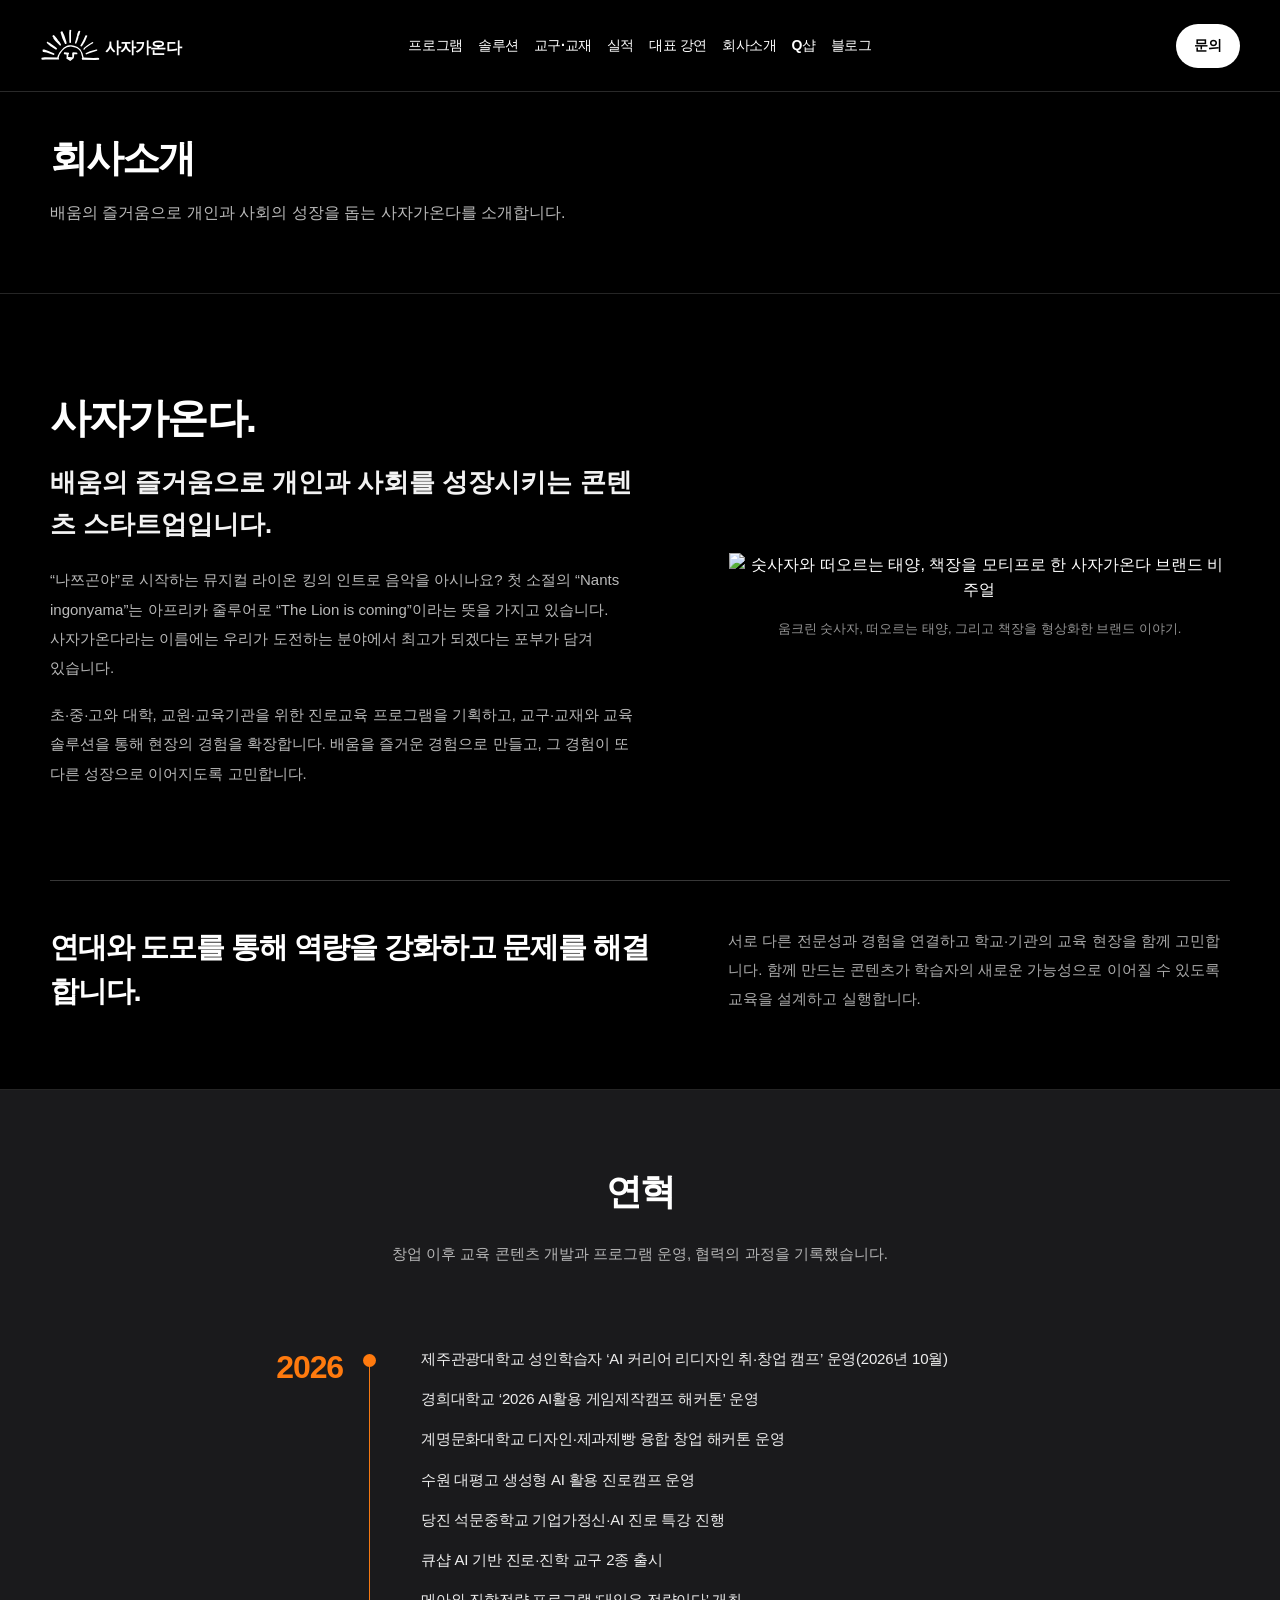
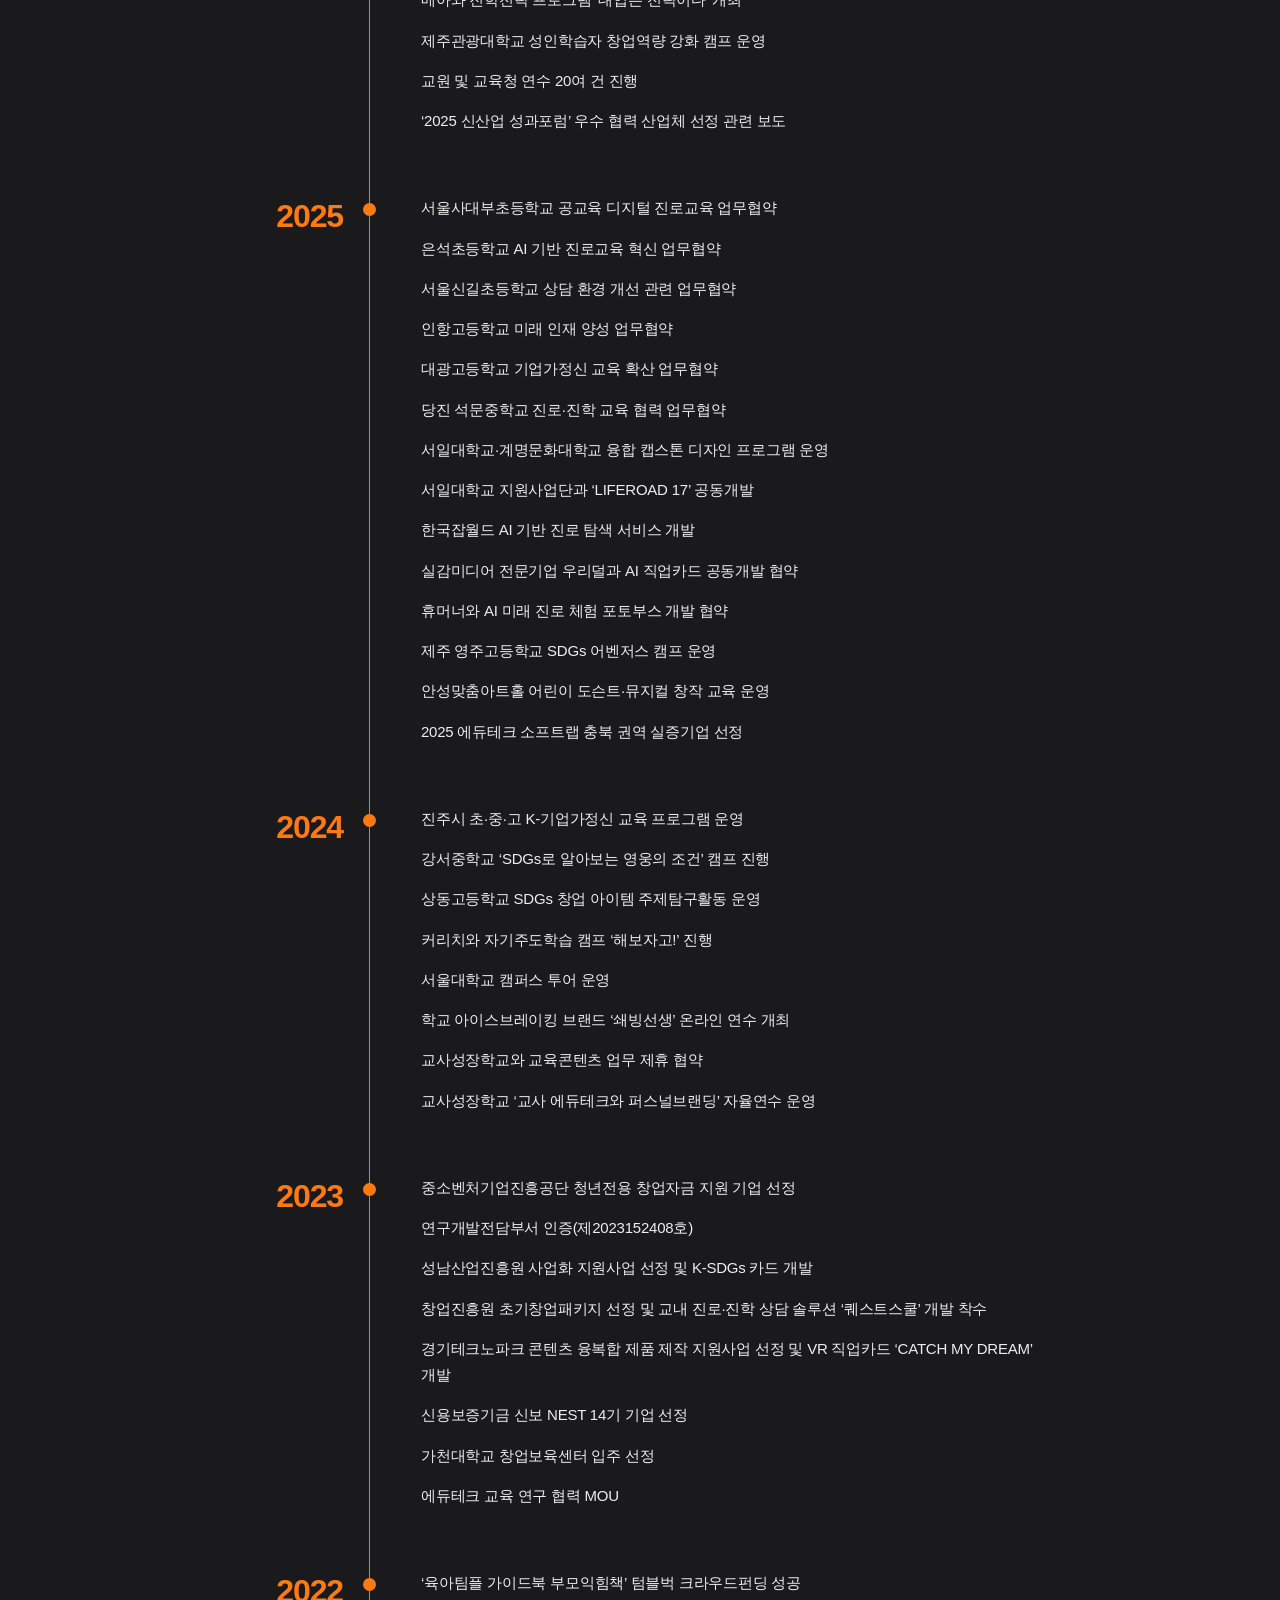
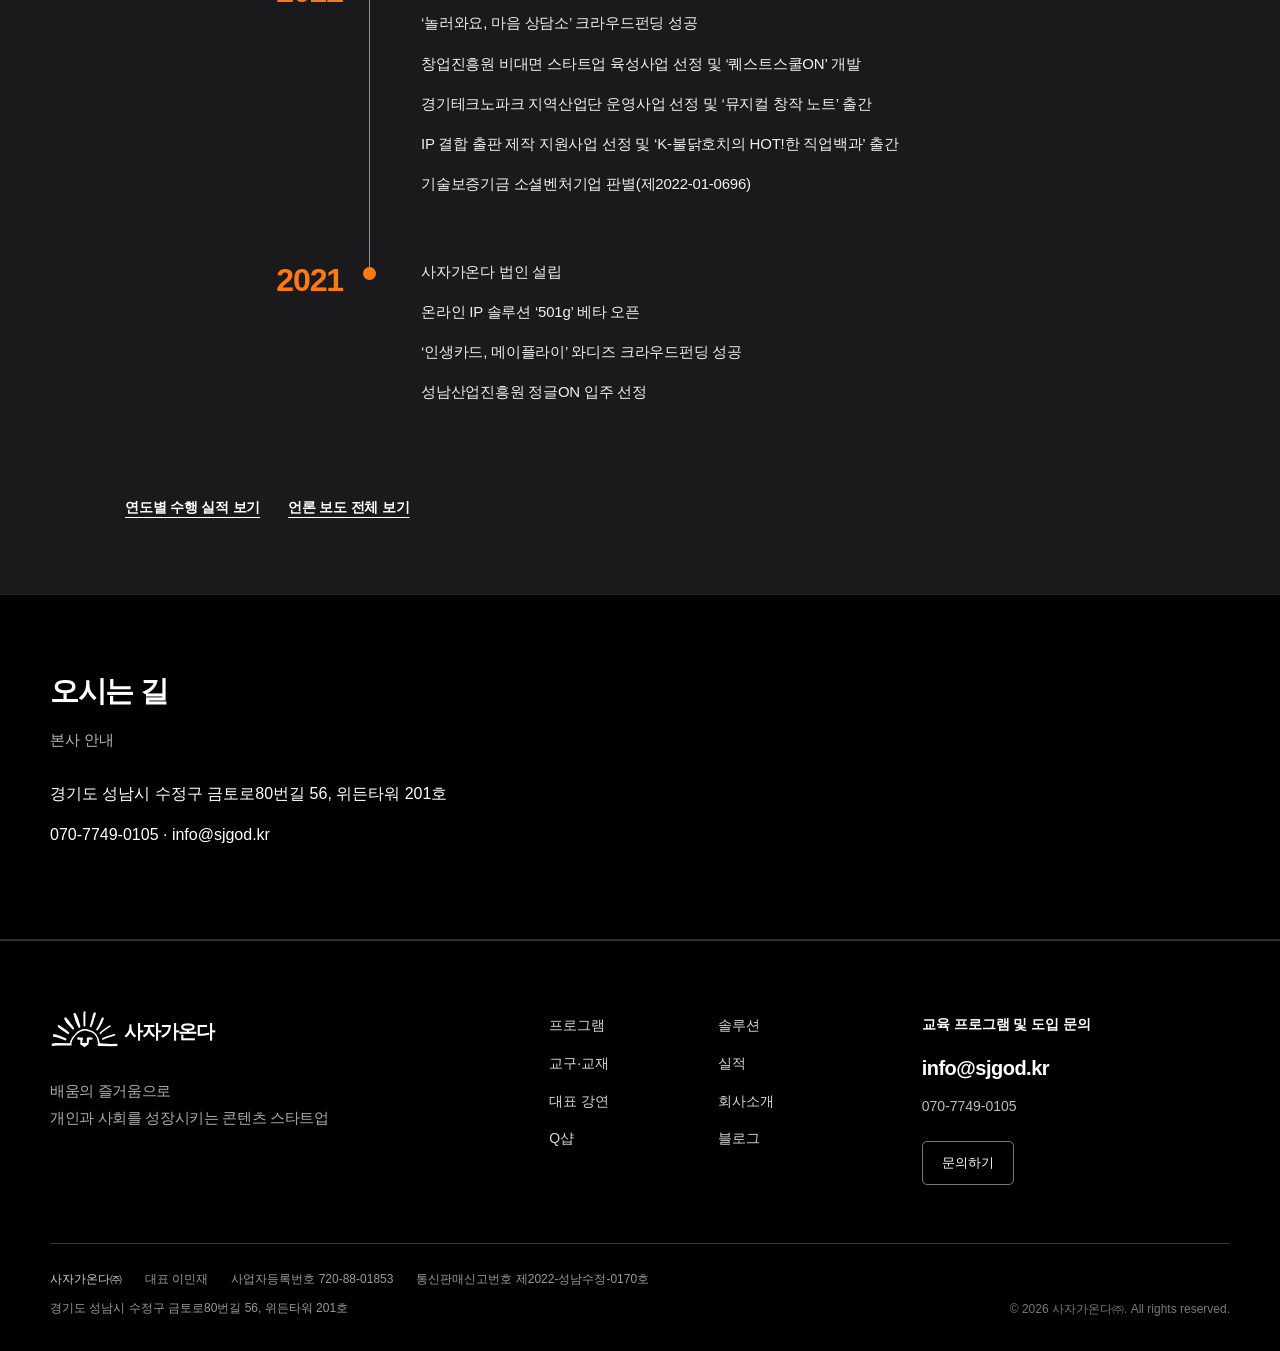
==== commit 4e2fe7f2: "navigation: use inclusive inquiry label for lectures, programs and adoption" ====
--- a/company.html
+++ b/company.html
@@ -1,4 +1,4 @@
-<!doctype html><html lang="ko"><head><meta charset="utf-8"><meta name="viewport" content="width=device-width,initial-scale=1"><meta name="theme-color" content="#000000"><link rel="icon" type="image/svg+xml" href="favicon.svg"><link rel="shortcut icon" href="favicon.svg"><meta name="description" content="배움의 즐거움으로 개인과 사회의 성장을 돕는 사자가온다를 소개합니다."><title>회사소개 | 사자가온다</title><link rel="stylesheet" href="assets/css/style.css"><link rel="stylesheet" href="assets/css/header.css"><link rel="stylesheet" href="assets/css/footer.css"><link rel="stylesheet" href="assets/css/inner-pages.css"><script defer src="assets/js/images.js"></script><script defer src="assets/js/main.js"></script><script defer src="assets/js/gallery.js"></script><script defer src="assets/js/inquiry.js"></script></head><body><a class="skip-link" href="#main">본문으로 이동</a><header class="site-header" id="site-header"><div class="header-inner container"><a class="wordmark brand-logo brand-lockup" href="index.html" aria-label="사자가온다 홈"><img src="assets/img/sjgod-lockup.svg" alt="" class="brand-lockup-image"></a><nav class="desktop-nav" aria-label="주요 메뉴"><a href="programs.html">프로그램</a><a href="solutions.html">솔루션</a><a href="materials.html">교구·교재</a><a href="results.html">실적</a><a href="lecture.html">대표 강연</a><a href="company.html">회사소개</a><a href="https://q-shop.kr/" target="_blank" rel="noopener noreferrer">Q샵</a><a href="https://blog.naver.com/jc_lab" target="_blank" rel="noopener noreferrer">블로그</a></nav><a class="header-cta" href="contact.html">도입 문의</a><button class="menu-toggle" aria-label="메뉴 열기" aria-expanded="false" aria-controls="mobile-menu"><span></span><span></span></button></div><nav class="mobile-nav" id="mobile-menu" aria-label="모바일 메뉴" hidden><a href="programs.html">프로그램</a><a href="solutions.html">솔루션</a><a href="materials.html">교구·교재</a><a href="results.html">실적</a><a href="lecture.html">대표 강연</a><a href="company.html">회사소개</a><a href="https://q-shop.kr/" target="_blank" rel="noopener noreferrer">Q샵</a><a href="https://blog.naver.com/jc_lab" target="_blank" rel="noopener noreferrer">블로그</a><a href="contact.html">도입 문의</a></nav></header><main id="main"><section class="renew-page-hero editorial-intro"><div class="container"><h1>회사소개</h1><p>배움의 즐거움으로 개인과 사회의 성장을 돕는 사자가온다를 소개합니다.</p></div></section><section class="renew-section company-identity-original" id="identity"><div class="container">
+<!doctype html><html lang="ko"><head><meta charset="utf-8"><meta name="viewport" content="width=device-width,initial-scale=1"><meta name="theme-color" content="#000000"><link rel="icon" type="image/svg+xml" href="favicon.svg"><link rel="shortcut icon" href="favicon.svg"><meta name="description" content="배움의 즐거움으로 개인과 사회의 성장을 돕는 사자가온다를 소개합니다."><title>회사소개 | 사자가온다</title><link rel="stylesheet" href="assets/css/style.css"><link rel="stylesheet" href="assets/css/header.css"><link rel="stylesheet" href="assets/css/footer.css"><link rel="stylesheet" href="assets/css/inner-pages.css"><script defer src="assets/js/images.js"></script><script defer src="assets/js/main.js"></script><script defer src="assets/js/gallery.js"></script><script defer src="assets/js/inquiry.js"></script></head><body><a class="skip-link" href="#main">본문으로 이동</a><header class="site-header" id="site-header"><div class="header-inner container"><a class="wordmark brand-logo brand-lockup" href="index.html" aria-label="사자가온다 홈"><img src="assets/img/sjgod-lockup.svg" alt="" class="brand-lockup-image"></a><nav class="desktop-nav" aria-label="주요 메뉴"><a href="programs.html">프로그램</a><a href="solutions.html">솔루션</a><a href="materials.html">교구·교재</a><a href="results.html">실적</a><a href="lecture.html">대표 강연</a><a href="company.html">회사소개</a><a href="https://q-shop.kr/" target="_blank" rel="noopener noreferrer">Q샵</a><a href="https://blog.naver.com/jc_lab" target="_blank" rel="noopener noreferrer">블로그</a></nav><a class="header-cta" href="contact.html">문의</a><button class="menu-toggle" aria-label="메뉴 열기" aria-expanded="false" aria-controls="mobile-menu"><span></span><span></span></button></div><nav class="mobile-nav" id="mobile-menu" aria-label="모바일 메뉴" hidden><a href="programs.html">프로그램</a><a href="solutions.html">솔루션</a><a href="materials.html">교구·교재</a><a href="results.html">실적</a><a href="lecture.html">대표 강연</a><a href="company.html">회사소개</a><a href="https://q-shop.kr/" target="_blank" rel="noopener noreferrer">Q샵</a><a href="https://blog.naver.com/jc_lab" target="_blank" rel="noopener noreferrer">블로그</a><a href="contact.html">문의</a></nav></header><main id="main"><section class="renew-page-hero editorial-intro"><div class="container"><h1>회사소개</h1><p>배움의 즐거움으로 개인과 사회의 성장을 돕는 사자가온다를 소개합니다.</p></div></section><section class="renew-section company-identity-original" id="identity"><div class="container">
   <div class="company-identity-grid">
     <div>
       <h2>사자가온다.</h2>
--- a/assets/css/header.css
+++ b/assets/css/header.css
@@ -95,3 +95,62 @@
   .sj-page-loader .sj-loader-ray,.sj-page-loader-dots i{animation:none!important;opacity:1!important;transform:none!important}
   .sj-page-loader{transition:none!important}
 }
+
+
+/* November 2026 sitewide header refinement: left brand / centered nav / right inquiry */
+@media(min-width:1181px){
+ .site-header{height:92px!important;min-height:92px!important}
+ .site-header .header-inner{
+   position:relative!important;
+   display:grid!important;
+   grid-template-columns:minmax(185px,1fr) auto minmax(185px,1fr)!important;
+   align-items:center!important;
+   gap:18px!important;
+   height:92px!important;
+   width:calc(100% - 80px)!important;
+   max-width:1440px!important;
+ }
+ .site-header .brand-lockup{grid-column:1;justify-self:start;width:190px!important;height:49px!important}
+ .site-header .desktop-nav{
+   position:static!important;
+   transform:none!important;
+   grid-column:2;
+   justify-self:center!important;
+   display:flex!important;
+   align-items:center!important;
+   gap:clamp(15px,1.45vw,24px)!important;
+   margin:0!important;
+   white-space:nowrap!important;
+ }
+ .site-header .desktop-nav>a:not(.nav-cta){
+   font-size:15px!important;
+   font-weight:570!important;
+   line-height:1.4!important;
+   letter-spacing:-.027em!important;
+ }
+ .site-header .header-cta{
+   grid-column:3;justify-self:end;display:inline-flex!important;
+   align-items:center;justify-content:center;
+   min-height:43px;padding:12px 22px!important;
+   border-radius:999px;background:#fff;color:#000!important;
+   font-size:14px!important;font-weight:670!important;
+   text-decoration:none!important;white-space:nowrap;
+ }
+ .site-header .menu-toggle{display:none!important}
+}
+@media(min-width:1181px) and (max-width:1370px){
+ .site-header .header-inner{grid-template-columns:minmax(160px,1fr) auto minmax(160px,1fr)!important}
+ .site-header .brand-lockup{width:170px!important}
+ .site-header .desktop-nav{gap:15px!important}
+ .site-header .desktop-nav>a:not(.nav-cta){font-size:14px!important}
+ .site-header .header-cta{padding:11px 18px!important}
+}
+@media(max-width:1180px){
+ .site-header,.site-header .header-inner{height:74px!important;min-height:74px!important}
+ .site-header .desktop-nav{display:none!important}
+ .site-header .header-cta{display:none!important}
+ .site-header .menu-toggle{display:block!important;margin-left:auto!important}
+}
+@media(max-width:800px){
+ .site-header,.site-header .header-inner{height:70px!important;min-height:70px!important}
+}
--- a/assets/css/inner-pages.css
+++ b/assets/css/inner-pages.css
@@ -86,3 +86,39 @@
  main:not(.site-home) .company-history .history-events li{font-size:13px!important;line-height:1.72!important}
  main:not(.site-home) .company-history>.container>.renew-lead{margin-bottom:48px!important}
 }
+
+
+/* Inquiry page: clear three-way selection, not another generic corporate card grid. */
+.contact-page .contact-content{max-width:1120px!important}
+.contact-page .inquiry-type-fieldset{border:0;padding:0;margin:0 0 43px;min-width:0}
+.contact-page .inquiry-type-fieldset legend{font-size:16px;font-weight:650;margin-bottom:18px;color:#eee;padding:0}
+.contact-page .inquiry-type-grid{display:grid;grid-template-columns:repeat(3,minmax(0,1fr));gap:12px}
+.contact-page .inquiry-type-option{position:relative;display:block;cursor:pointer}
+.contact-page .inquiry-type-option input{position:absolute;inset:0;width:100%;height:100%;opacity:0;cursor:pointer;z-index:1}
+.contact-page .inquiry-type-option>span{min-height:116px;border:1px solid #414141;border-radius:7px;background:#0b0b0b;padding:23px 21px;display:flex;flex-direction:column;gap:10px;transition:border-color .2s,background .2s}
+.contact-page .inquiry-type-option strong{font-size:18px;font-weight:690;color:#f7f7f7}
+.contact-page .inquiry-type-option small{font-size:13px;font-weight:400;line-height:1.6;color:#aaa}
+.contact-page .inquiry-type-option input:checked+span{border-color:#f0f0f0;background:#1b1b1b}
+.contact-page .inquiry-type-option input:focus-visible+span{outline:2px solid #fff;outline-offset:3px}
+.contact-page .inquiry-form-fields{border-top:1px solid #444;padding-top:35px}
+.contact-page .inquiry-form-fields h3{font-size:22px;font-weight:690;letter-spacing:-.035em;margin:0 0 27px}
+.contact-page .inquiry-form [hidden]{display:none!important}
+.contact-page .inquiry-form .inquiry-grid{gap:23px 22px}
+.contact-page .inquiry-form .inquiry-grid>label{font-size:14px;font-weight:560;line-height:1.6}
+.contact-page .inquiry-form input:not([type=radio]):not([type=checkbox]),.contact-page .inquiry-form select,.contact-page .inquiry-form textarea{font-size:15px!important;min-height:50px;border:1px solid #3a3a3a;background:#080808;color:#fff;border-radius:3px;padding:13px 15px}
+.contact-page .inquiry-form textarea{min-height:150px;resize:vertical}
+.contact-page .inquiry-form .wide-label{margin-top:23px;display:block;font-size:14px;font-weight:560}
+.contact-page .inquiry-form .form-check{margin-top:22px}
+.contact-page .contact-send-note{font-size:13px;line-height:1.8;color:#999;margin:19px 0 23px;max-width:750px}
+.contact-page .inquiry-submit{font-size:14px!important;font-weight:650!important;padding:14px 28px!important}
+.contact-page .contact-direct{border-top:1px solid #393939;display:flex;align-items:center;flex-wrap:wrap;gap:12px 30px;margin-top:68px;padding-top:25px}
+.contact-page .contact-direct p{color:#aaa;font-size:14px}
+.contact-page .contact-direct a{color:#fff;font-size:18px;font-weight:620}
+.contact-page .contact-direct span{font-size:14px;color:#aaa}
+@media(max-width:720px){
+ .contact-page .inquiry-type-grid{grid-template-columns:1fr;gap:9px}
+ .contact-page .inquiry-type-option>span{min-height:0;padding:17px 19px;gap:4px}
+ .contact-page .inquiry-type-option strong{font-size:16px}
+ .contact-page .inquiry-form-fields{padding-top:28px}
+ .contact-page .contact-direct{margin-top:48px}
+}
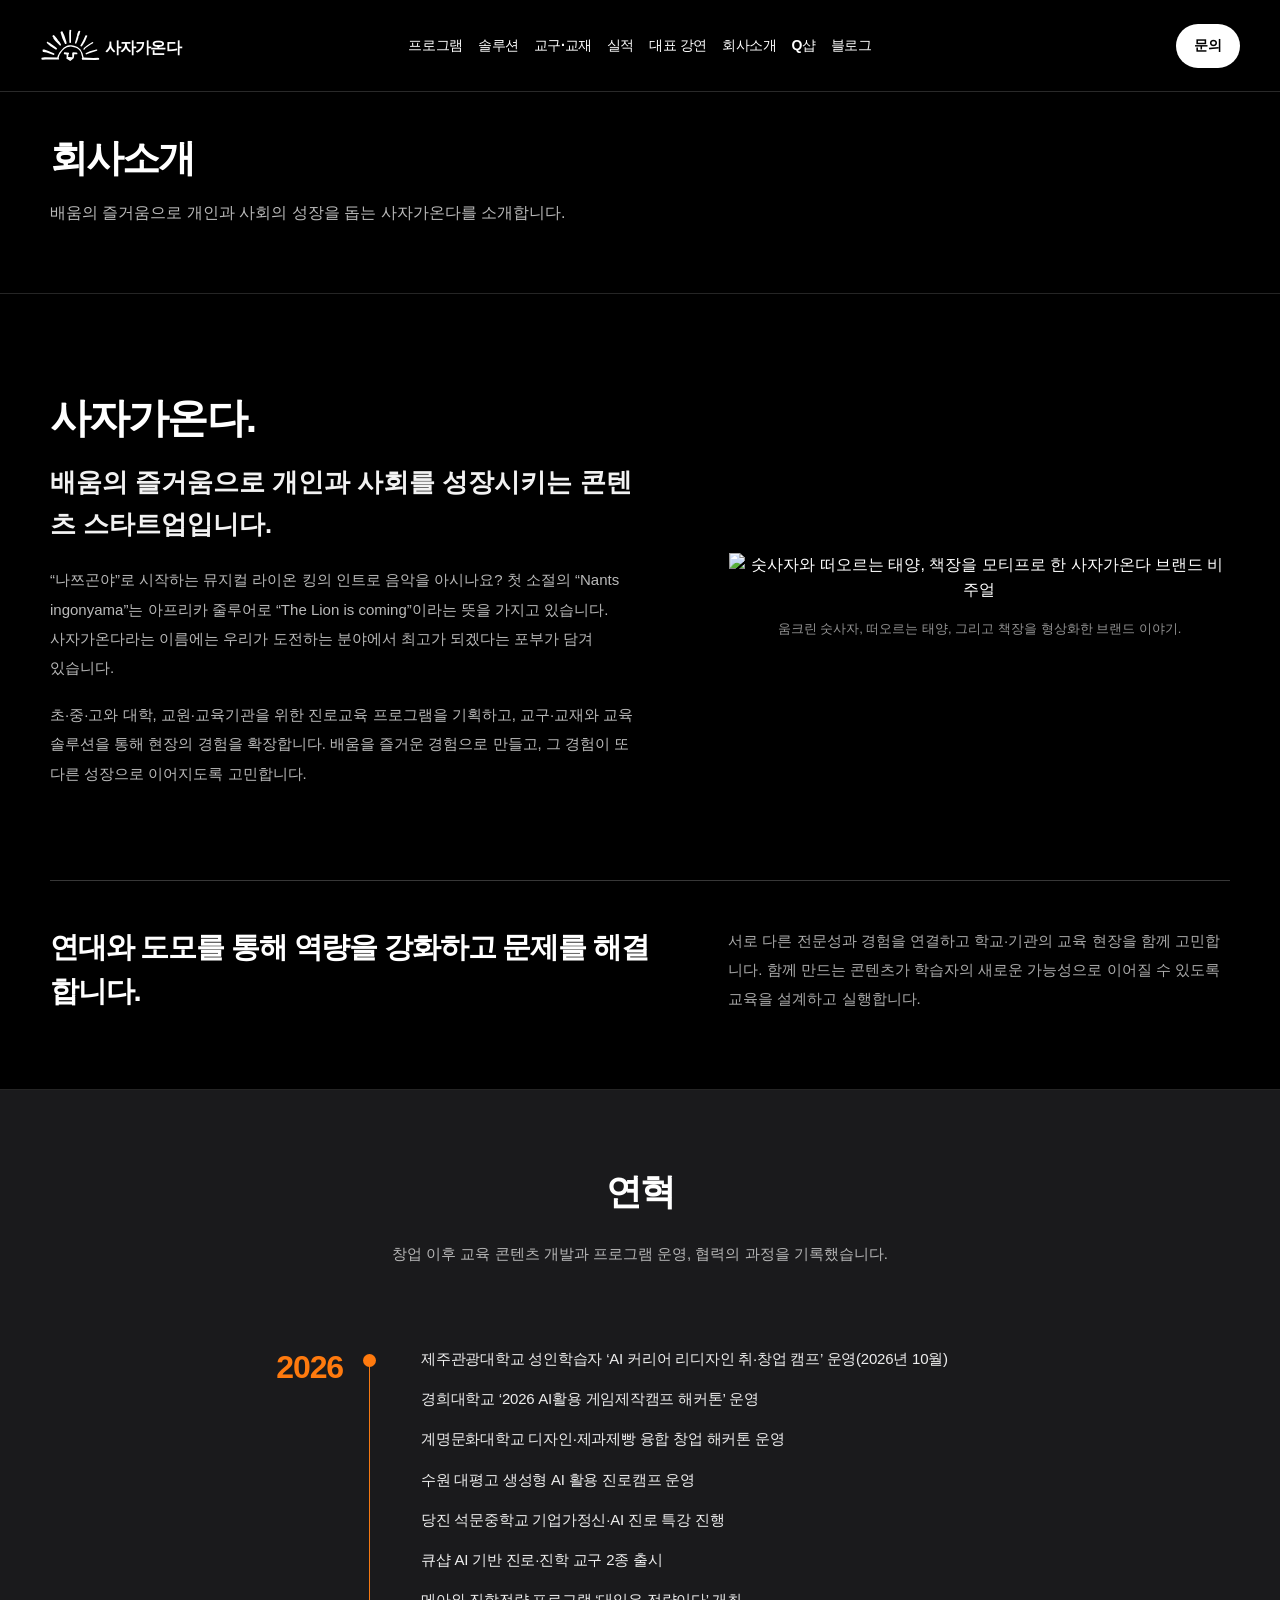
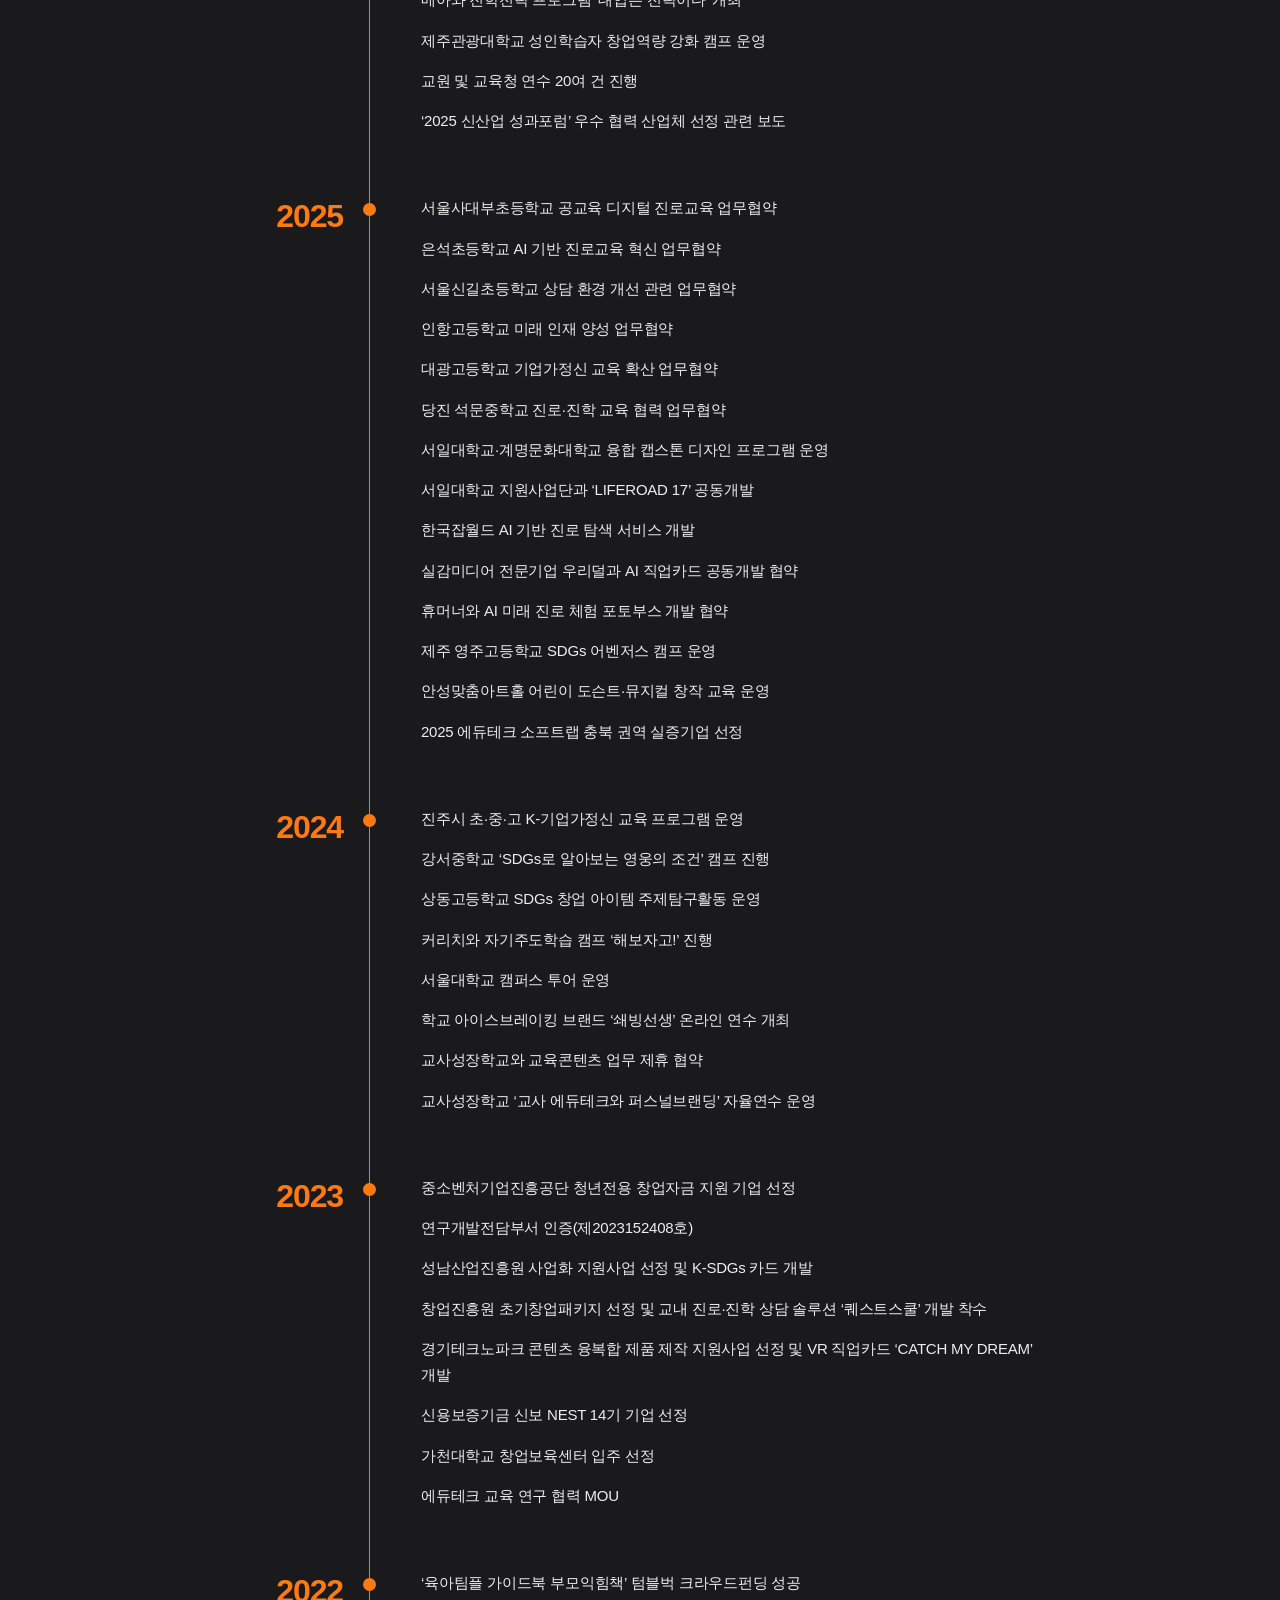
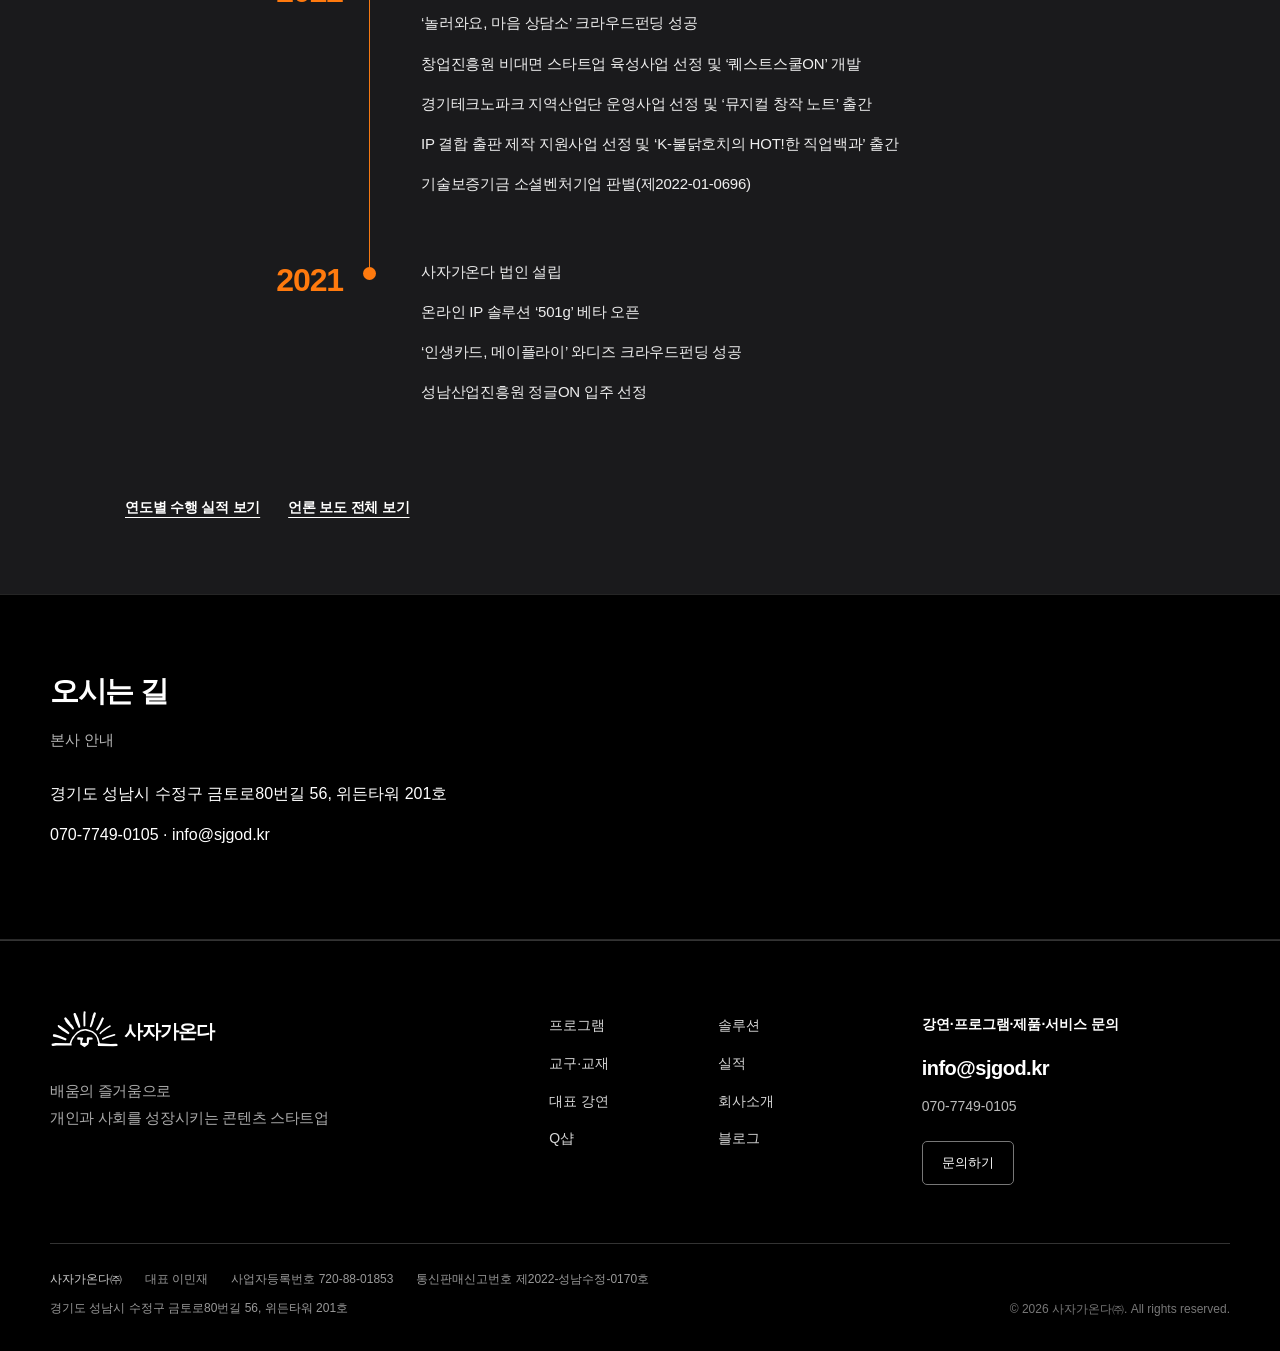
==== commit 60bdb18c: "footer: reflect all three inquiry categories" ====
--- a/company.html
+++ b/company.html
@@ -24,7 +24,7 @@
       <a href="company.html">회사소개</a><a href="https://q-shop.kr/" target="_blank" rel="noopener noreferrer">Q샵</a><a href="https://blog.naver.com/jc_lab" target="_blank" rel="noopener noreferrer">블로그</a>
     </nav>
     <div class="footer-contact">
-      <p class="footer-contact-title">교육 프로그램 및 도입 문의</p>
+      <p class="footer-contact-title">강연·프로그램·제품·서비스 문의</p>
       <a href="mailto:info@sjgod.kr" class="footer-contact-email">info@sjgod.kr</a>
       <a href="tel:07077490105" class="footer-contact-phone">070-7749-0105</a>
       <a href="contact.html" class="footer-inquiry">문의하기</a>
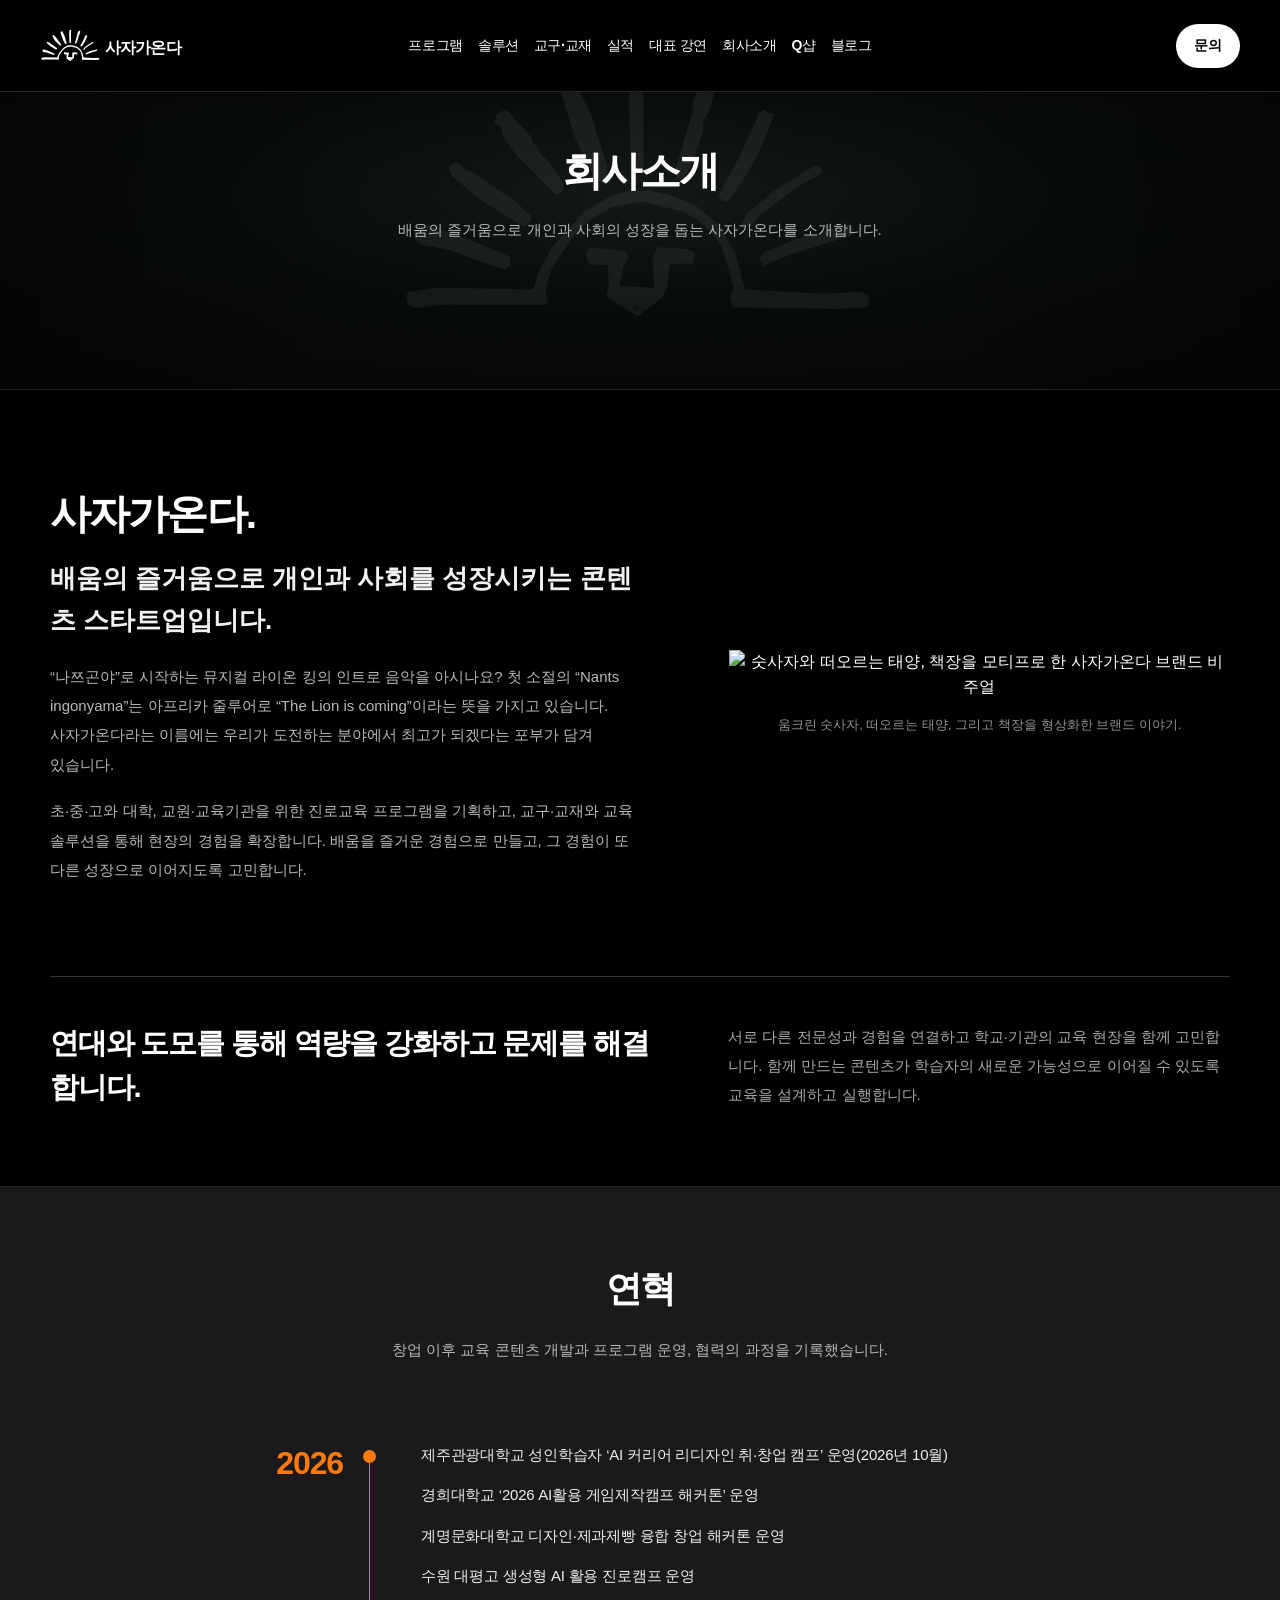
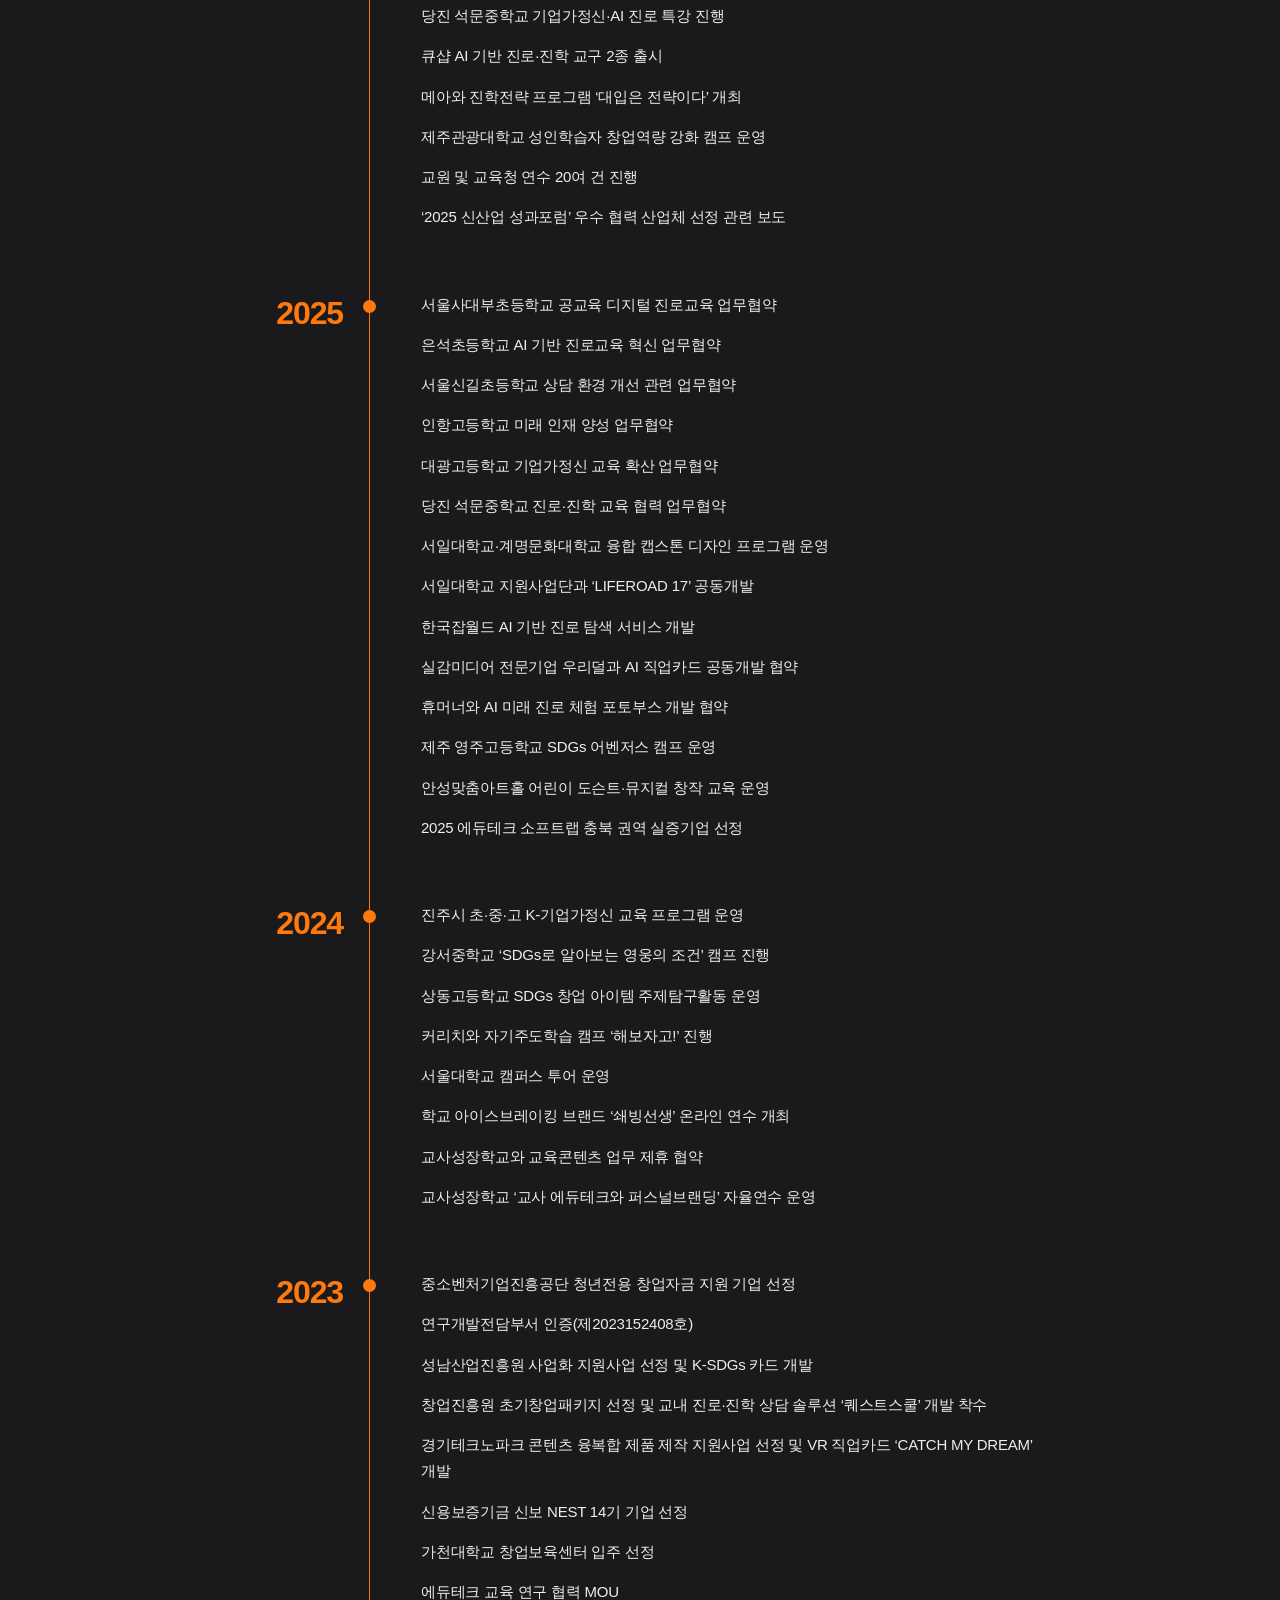
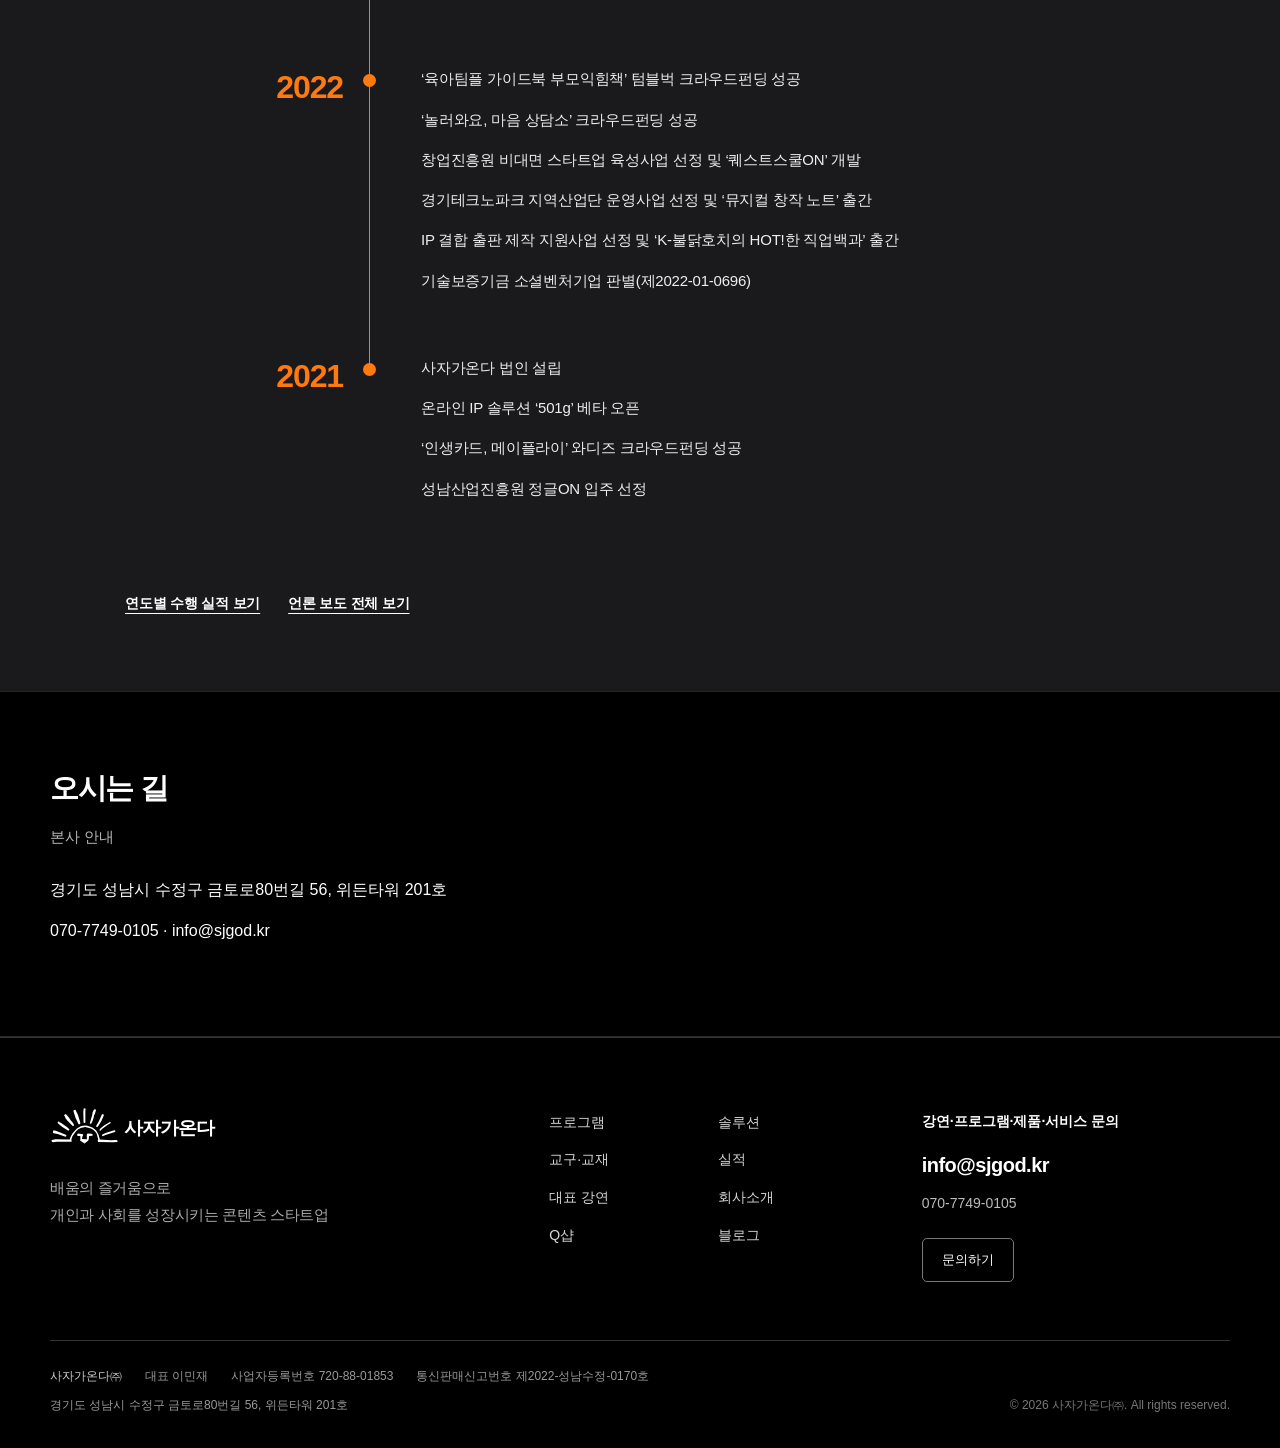
==== commit 59ece16e: "style: apply centered lion-watermark hero on all subpages" ====
--- a/company.html
+++ b/company.html
@@ -1,4 +1,4 @@
-<!doctype html><html lang="ko"><head><meta charset="utf-8"><meta name="viewport" content="width=device-width,initial-scale=1"><meta name="theme-color" content="#000000"><link rel="icon" type="image/svg+xml" href="favicon.svg"><link rel="shortcut icon" href="favicon.svg"><meta name="description" content="배움의 즐거움으로 개인과 사회의 성장을 돕는 사자가온다를 소개합니다."><title>회사소개 | 사자가온다</title><link rel="stylesheet" href="assets/css/style.css"><link rel="stylesheet" href="assets/css/header.css"><link rel="stylesheet" href="assets/css/footer.css"><link rel="stylesheet" href="assets/css/inner-pages.css"><script defer src="assets/js/images.js"></script><script defer src="assets/js/main.js"></script><script defer src="assets/js/gallery.js"></script><script defer src="assets/js/inquiry.js"></script></head><body><a class="skip-link" href="#main">본문으로 이동</a><header class="site-header" id="site-header"><div class="header-inner container"><a class="wordmark brand-logo brand-lockup" href="index.html" aria-label="사자가온다 홈"><img src="assets/img/sjgod-lockup.svg" alt="" class="brand-lockup-image"></a><nav class="desktop-nav" aria-label="주요 메뉴"><a href="programs.html">프로그램</a><a href="solutions.html">솔루션</a><a href="materials.html">교구·교재</a><a href="results.html">실적</a><a href="lecture.html">대표 강연</a><a href="company.html">회사소개</a><a href="https://q-shop.kr/" target="_blank" rel="noopener noreferrer">Q샵</a><a href="https://blog.naver.com/jc_lab" target="_blank" rel="noopener noreferrer">블로그</a></nav><a class="header-cta" href="contact.html">문의</a><button class="menu-toggle" aria-label="메뉴 열기" aria-expanded="false" aria-controls="mobile-menu"><span></span><span></span></button></div><nav class="mobile-nav" id="mobile-menu" aria-label="모바일 메뉴" hidden><a href="programs.html">프로그램</a><a href="solutions.html">솔루션</a><a href="materials.html">교구·교재</a><a href="results.html">실적</a><a href="lecture.html">대표 강연</a><a href="company.html">회사소개</a><a href="https://q-shop.kr/" target="_blank" rel="noopener noreferrer">Q샵</a><a href="https://blog.naver.com/jc_lab" target="_blank" rel="noopener noreferrer">블로그</a><a href="contact.html">문의</a></nav></header><main id="main"><section class="renew-page-hero editorial-intro"><div class="container"><h1>회사소개</h1><p>배움의 즐거움으로 개인과 사회의 성장을 돕는 사자가온다를 소개합니다.</p></div></section><section class="renew-section company-identity-original" id="identity"><div class="container">
+<!doctype html><html lang="ko"><head><meta charset="utf-8"><meta name="viewport" content="width=device-width,initial-scale=1"><meta name="theme-color" content="#000000"><link rel="icon" type="image/svg+xml" href="favicon.svg"><link rel="shortcut icon" href="favicon.svg"><meta name="description" content="배움의 즐거움으로 개인과 사회의 성장을 돕는 사자가온다를 소개합니다."><title>회사소개 | 사자가온다</title><link rel="stylesheet" href="assets/css/style.css"><link rel="stylesheet" href="assets/css/header.css"><link rel="stylesheet" href="assets/css/footer.css"><link rel="stylesheet" href="assets/css/inner-pages.css"><link rel="stylesheet" href="assets/css/subpage-hero.css"><script defer src="assets/js/images.js"></script><script defer src="assets/js/main.js"></script><script defer src="assets/js/gallery.js"></script><script defer src="assets/js/inquiry.js"></script></head><body><a class="skip-link" href="#main">본문으로 이동</a><header class="site-header" id="site-header"><div class="header-inner container"><a class="wordmark brand-logo brand-lockup" href="index.html" aria-label="사자가온다 홈"><img src="assets/img/sjgod-lockup.svg" alt="" class="brand-lockup-image"></a><nav class="desktop-nav" aria-label="주요 메뉴"><a href="programs.html">프로그램</a><a href="solutions.html">솔루션</a><a href="materials.html">교구·교재</a><a href="results.html">실적</a><a href="lecture.html">대표 강연</a><a href="company.html">회사소개</a><a href="https://q-shop.kr/" target="_blank" rel="noopener noreferrer">Q샵</a><a href="https://blog.naver.com/jc_lab" target="_blank" rel="noopener noreferrer">블로그</a></nav><a class="header-cta" href="contact.html">문의</a><button class="menu-toggle" aria-label="메뉴 열기" aria-expanded="false" aria-controls="mobile-menu"><span></span><span></span></button></div><nav class="mobile-nav" id="mobile-menu" aria-label="모바일 메뉴" hidden><a href="programs.html">프로그램</a><a href="solutions.html">솔루션</a><a href="materials.html">교구·교재</a><a href="results.html">실적</a><a href="lecture.html">대표 강연</a><a href="company.html">회사소개</a><a href="https://q-shop.kr/" target="_blank" rel="noopener noreferrer">Q샵</a><a href="https://blog.naver.com/jc_lab" target="_blank" rel="noopener noreferrer">블로그</a><a href="contact.html">문의</a></nav></header><main id="main"><section class="renew-page-hero editorial-intro"><div class="container"><h1>회사소개</h1><p>배움의 즐거움으로 개인과 사회의 성장을 돕는 사자가온다를 소개합니다.</p></div></section><section class="renew-section company-identity-original" id="identity"><div class="container">
   <div class="company-identity-grid">
     <div>
       <h2>사자가온다.</h2>
--- a/assets/css/subpage-hero.css
+++ b/assets/css/subpage-hero.css
@@ -0,0 +1,53 @@
+/* Sajagaonda shared subpage hero — centered wide banner, subtle lion watermark. */
+main:not(.site-home) .renew-page-hero.editorial-intro{
+ position:relative;isolation:isolate;display:flex!important;align-items:center;justify-content:center;
+ width:100%;min-height:390px!important;margin:0!important;padding:72px 20px!important;
+ overflow:hidden;border:0!important;border-bottom:1px solid #1d2424!important;
+ background:radial-gradient(ellipse 68% 60% at 50% 50%,rgba(29,35,35,.69) 0%,rgba(9,12,13,.86) 52%,#050607 100%)!important;
+ text-align:center;
+}
+main:not(.site-home) .renew-page-hero.editorial-intro::before{
+ content:"";position:absolute;z-index:-1;inset:-80px 0;
+ background-image:url('../img/sjgod-mark.svg');background-position:center;background-repeat:no-repeat;
+ background-size:clamp(400px,37vw,620px) auto;opacity:.055;filter:invert(1);
+ pointer-events:none;
+}
+main:not(.site-home) .renew-page-hero.editorial-intro::after{
+ content:"";position:absolute;z-index:-1;inset:0;
+ background:linear-gradient(90deg,rgba(0,0,0,.24),transparent 30%,transparent 70%,rgba(0,0,0,.24));
+ pointer-events:none;
+}
+main:not(.site-home) .renew-page-hero.editorial-intro .container{
+ position:relative;z-index:1;width:min(100%,900px)!important;max-width:900px!important;
+ display:flex;flex-direction:column;align-items:center;margin:0 auto!important;
+}
+main:not(.site-home) .renew-page-hero.editorial-intro h1{
+ font-size:clamp(32px,3.2vw,42px)!important;line-height:1.3!important;
+ font-weight:720!important;letter-spacing:-.045em!important;
+ margin:0 0 18px!important;text-align:center!important;
+}
+main:not(.site-home) .renew-page-hero.editorial-intro p{
+ max-width:740px!important;color:#b4b9b9!important;font-size:15px!important;
+ line-height:1.85!important;margin:0!important;text-align:center!important;word-break:keep-all;
+}
+@media(prefers-reduced-motion:no-preference){
+ main:not(.site-home) .renew-page-hero.editorial-intro h1,
+ main:not(.site-home) .renew-page-hero.editorial-intro p{
+  animation:sj-subhero-intro .76s cubic-bezier(.2,.75,.3,1) both;
+ }
+ main:not(.site-home) .renew-page-hero.editorial-intro p{animation-delay:.12s}
+ @keyframes sj-subhero-intro{
+  from{opacity:0;transform:translateY(13px)}to{opacity:1;transform:translateY(0)}
+ }
+}
+@media(max-width:800px){
+ main:not(.site-home) .renew-page-hero.editorial-intro{min-height:300px!important;padding:65px 20px!important}
+ main:not(.site-home) .renew-page-hero.editorial-intro::before{background-size:420px auto;opacity:.045}
+ main:not(.site-home) .renew-page-hero.editorial-intro h1{font-size:33px!important}
+ main:not(.site-home) .renew-page-hero.editorial-intro p{font-size:14px!important}
+}
+@media(max-width:540px){
+ main:not(.site-home) .renew-page-hero.editorial-intro{min-height:265px!important;padding:52px 20px!important}
+ main:not(.site-home) .renew-page-hero.editorial-intro h1{font-size:30px!important}
+ main:not(.site-home) .renew-page-hero.editorial-intro::before{background-size:350px auto}
+}
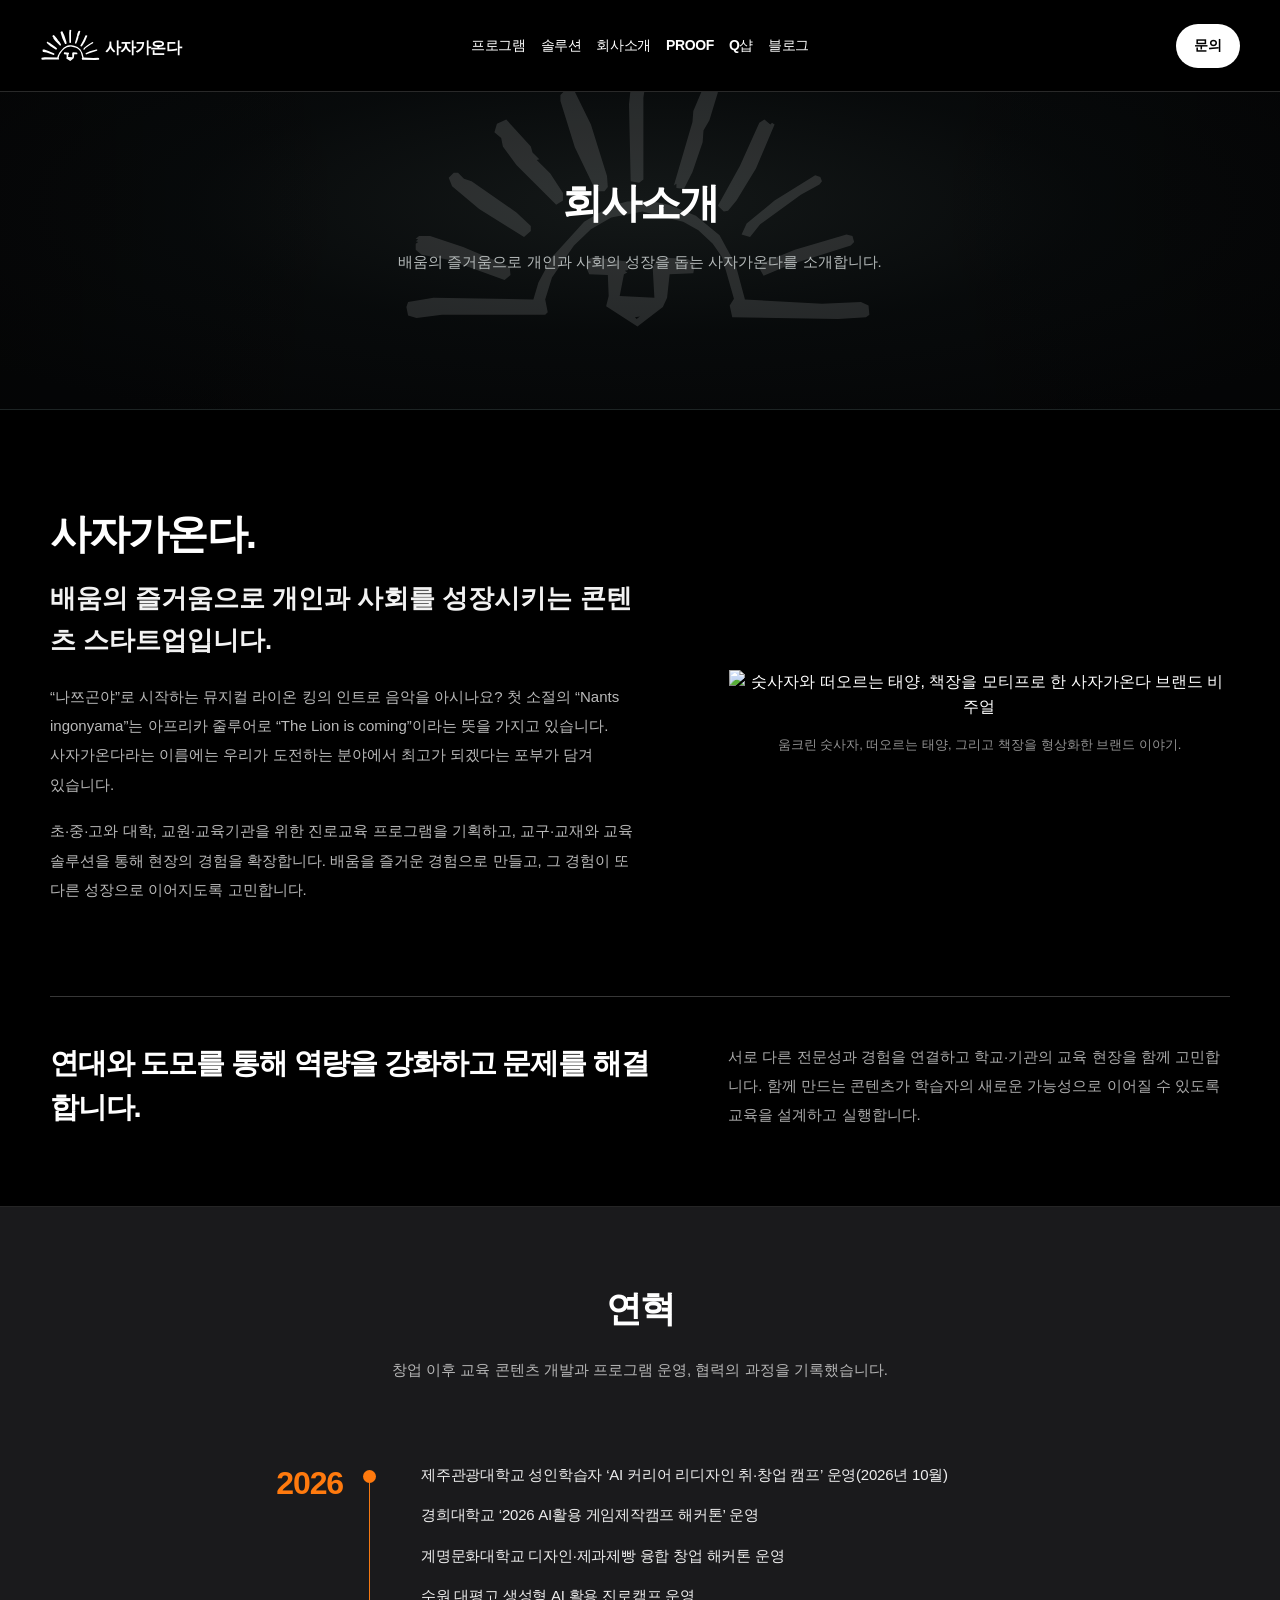
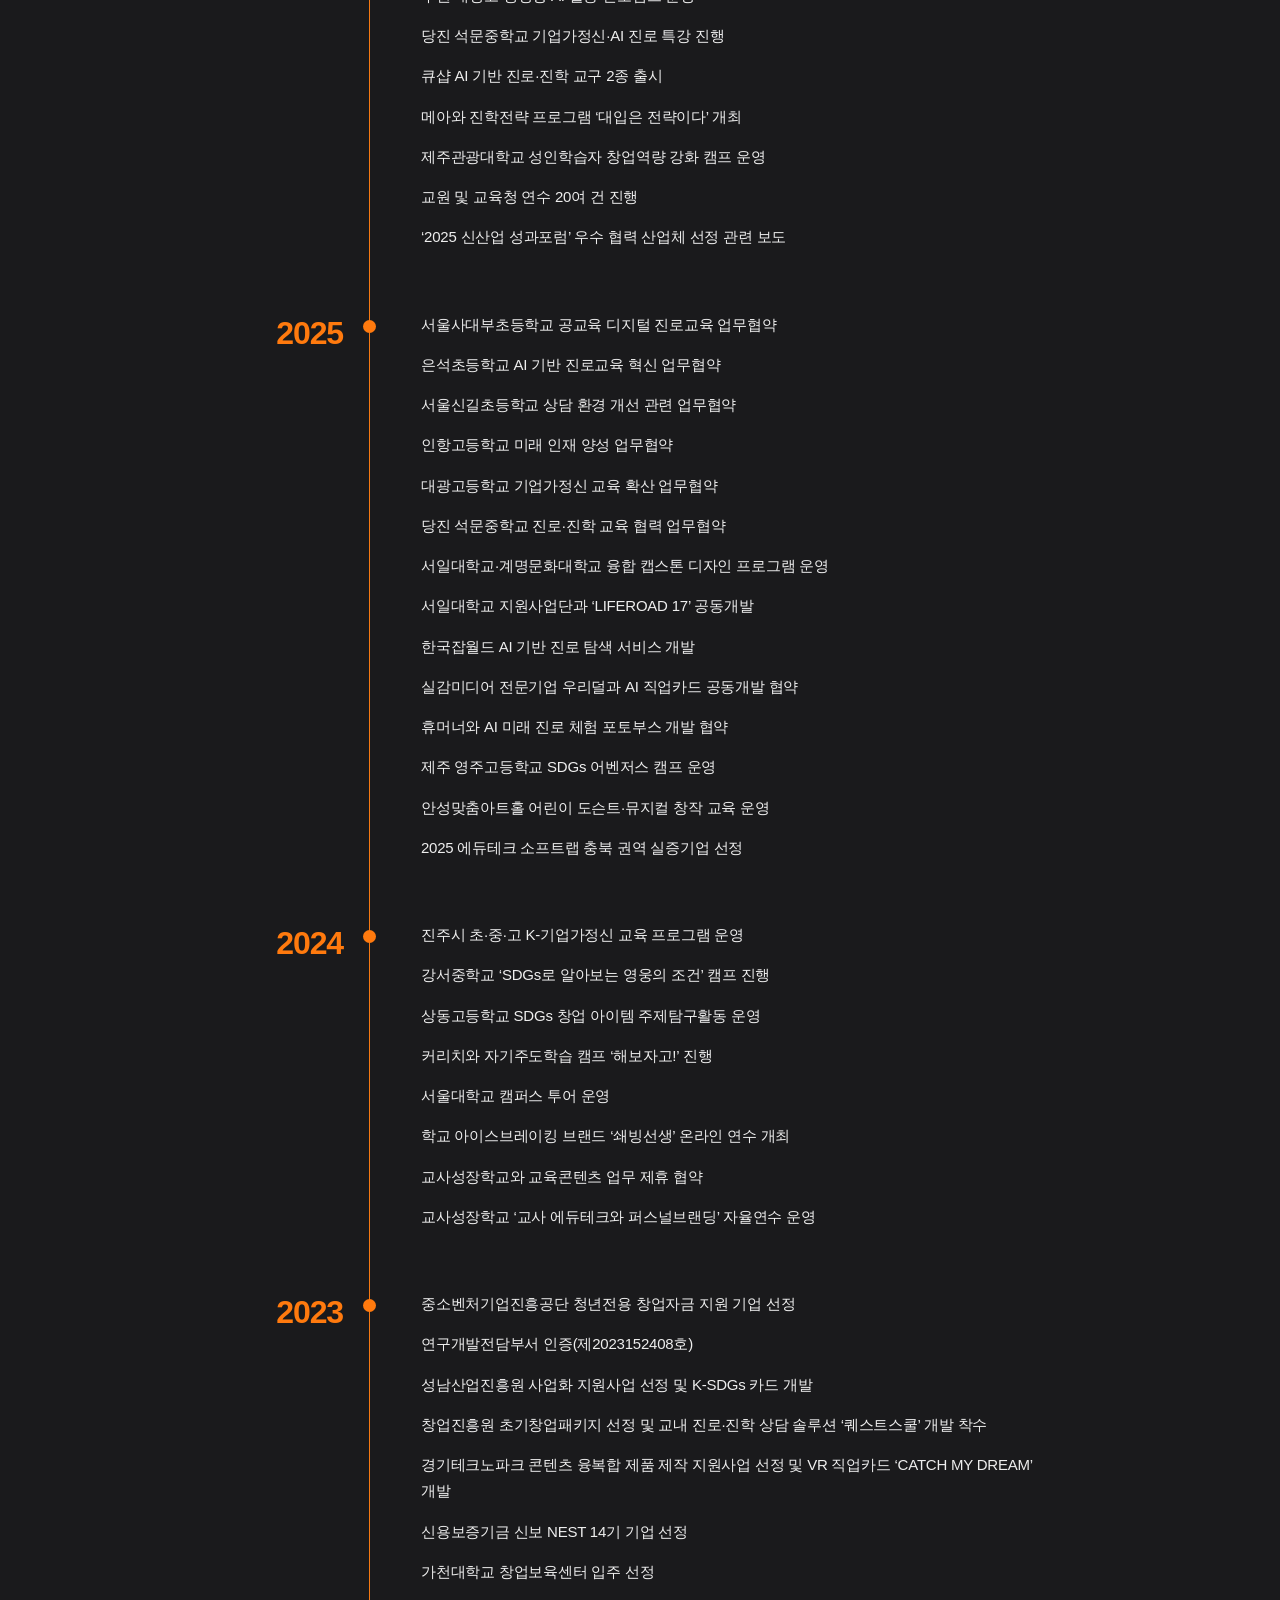
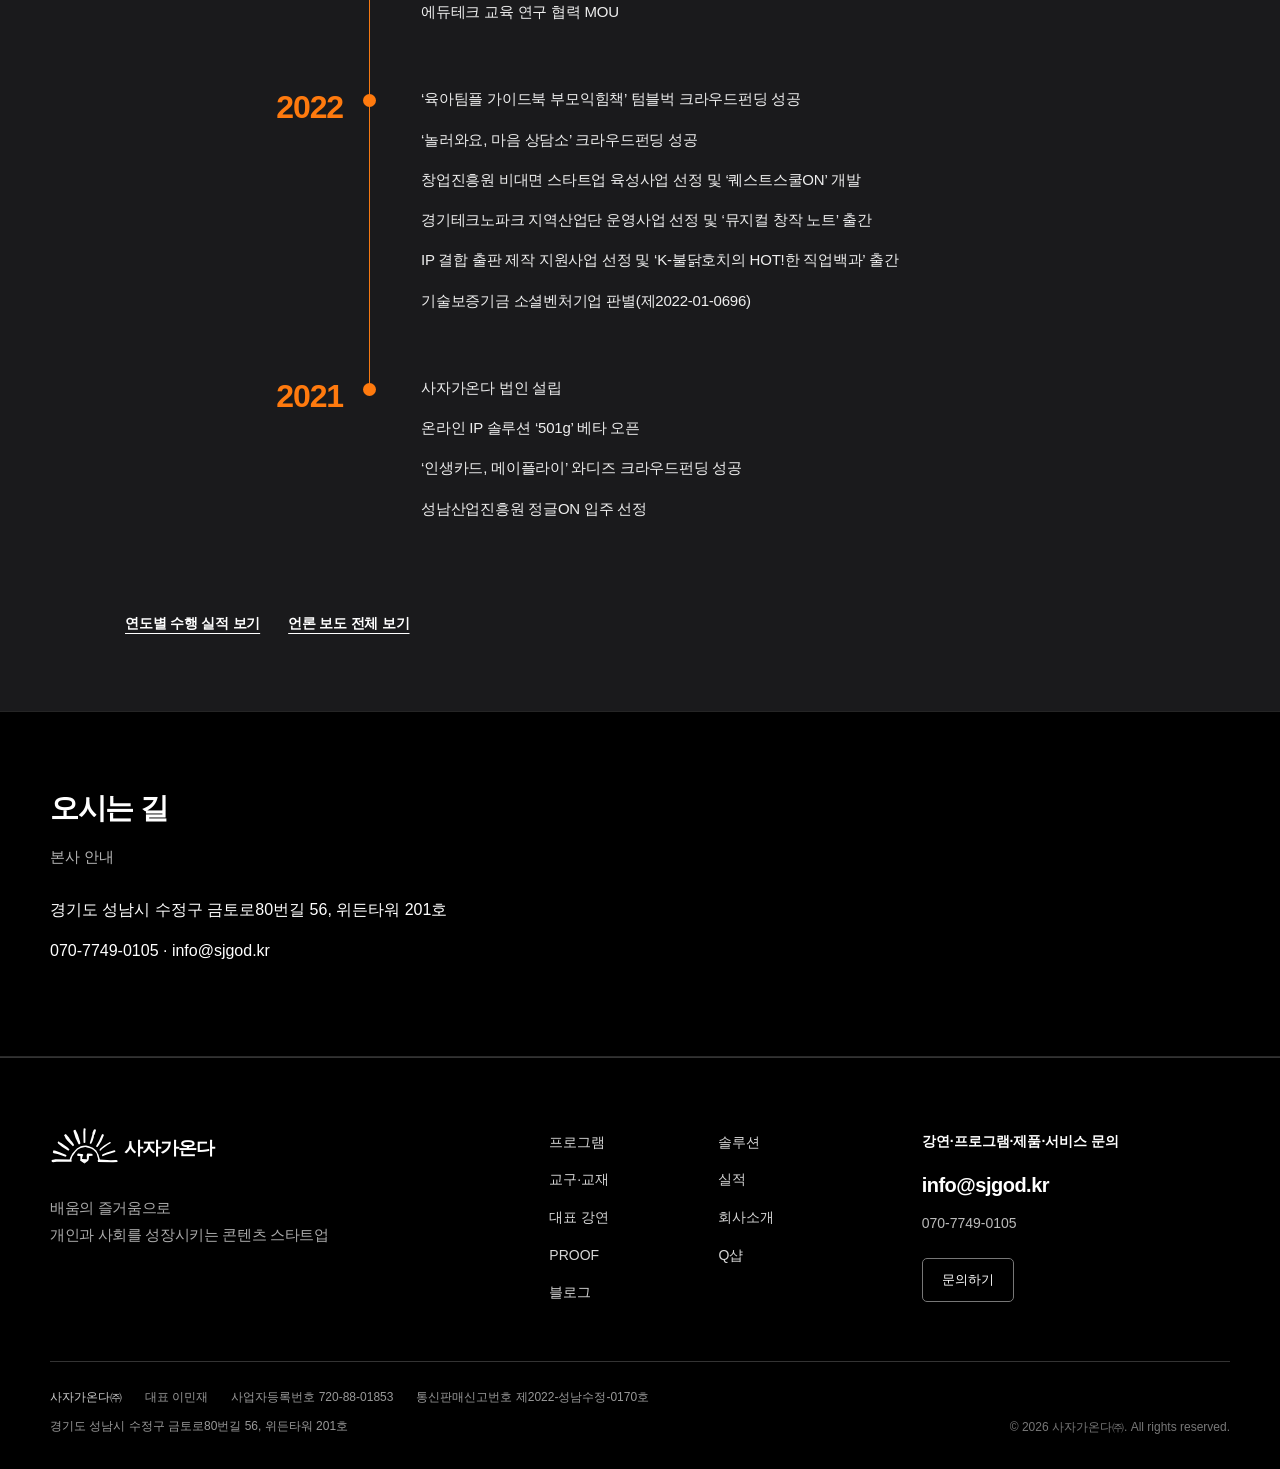
==== commit e03a7e69: "navigation: simplify header and add PROOF, retain lecture/results/materials in footer" ====
--- a/company.html
+++ b/company.html
@@ -1,4 +1,4 @@
-<!doctype html><html lang="ko"><head><meta charset="utf-8"><meta name="viewport" content="width=device-width,initial-scale=1"><meta name="theme-color" content="#000000"><link rel="icon" type="image/svg+xml" href="favicon.svg"><link rel="shortcut icon" href="favicon.svg"><meta name="description" content="배움의 즐거움으로 개인과 사회의 성장을 돕는 사자가온다를 소개합니다."><title>회사소개 | 사자가온다</title><link rel="stylesheet" href="assets/css/style.css"><link rel="stylesheet" href="assets/css/header.css"><link rel="stylesheet" href="assets/css/footer.css"><link rel="stylesheet" href="assets/css/inner-pages.css"><link rel="stylesheet" href="assets/css/subpage-hero.css"><script defer src="assets/js/images.js"></script><script defer src="assets/js/main.js"></script><script defer src="assets/js/gallery.js"></script><script defer src="assets/js/inquiry.js"></script></head><body><a class="skip-link" href="#main">본문으로 이동</a><header class="site-header" id="site-header"><div class="header-inner container"><a class="wordmark brand-logo brand-lockup" href="index.html" aria-label="사자가온다 홈"><img src="assets/img/sjgod-lockup.svg" alt="" class="brand-lockup-image"></a><nav class="desktop-nav" aria-label="주요 메뉴"><a href="programs.html">프로그램</a><a href="solutions.html">솔루션</a><a href="materials.html">교구·교재</a><a href="results.html">실적</a><a href="lecture.html">대표 강연</a><a href="company.html">회사소개</a><a href="https://q-shop.kr/" target="_blank" rel="noopener noreferrer">Q샵</a><a href="https://blog.naver.com/jc_lab" target="_blank" rel="noopener noreferrer">블로그</a></nav><a class="header-cta" href="contact.html">문의</a><button class="menu-toggle" aria-label="메뉴 열기" aria-expanded="false" aria-controls="mobile-menu"><span></span><span></span></button></div><nav class="mobile-nav" id="mobile-menu" aria-label="모바일 메뉴" hidden><a href="programs.html">프로그램</a><a href="solutions.html">솔루션</a><a href="materials.html">교구·교재</a><a href="results.html">실적</a><a href="lecture.html">대표 강연</a><a href="company.html">회사소개</a><a href="https://q-shop.kr/" target="_blank" rel="noopener noreferrer">Q샵</a><a href="https://blog.naver.com/jc_lab" target="_blank" rel="noopener noreferrer">블로그</a><a href="contact.html">문의</a></nav></header><main id="main"><section class="renew-page-hero editorial-intro"><div class="container"><h1>회사소개</h1><p>배움의 즐거움으로 개인과 사회의 성장을 돕는 사자가온다를 소개합니다.</p></div></section><section class="renew-section company-identity-original" id="identity"><div class="container">
+<!doctype html><html lang="ko"><head><meta charset="utf-8"><meta name="viewport" content="width=device-width,initial-scale=1"><meta name="theme-color" content="#000000"><link rel="icon" type="image/svg+xml" href="favicon.svg"><link rel="shortcut icon" href="favicon.svg"><meta name="description" content="배움의 즐거움으로 개인과 사회의 성장을 돕는 사자가온다를 소개합니다."><title>회사소개 | 사자가온다</title><link rel="stylesheet" href="assets/css/style.css"><link rel="stylesheet" href="assets/css/header.css"><link rel="stylesheet" href="assets/css/footer.css"><link rel="stylesheet" href="assets/css/inner-pages.css"><link rel="stylesheet" href="assets/css/subpage-hero.css"><script defer src="assets/js/images.js"></script><script defer src="assets/js/main.js"></script><script defer src="assets/js/gallery.js"></script><script defer src="assets/js/inquiry.js"></script></head><body><a class="skip-link" href="#main">본문으로 이동</a><header class="site-header" id="site-header"><div class="header-inner container"><a class="wordmark brand-logo brand-lockup" href="index.html" aria-label="사자가온다 홈"><img src="assets/img/sjgod-lockup.svg" alt="" class="brand-lockup-image"></a><nav class="desktop-nav" aria-label="주요 메뉴"><a href="programs.html">프로그램</a><a href="solutions.html">솔루션</a><a href="company.html">회사소개</a><a href="proof.html">PROOF</a><a href="https://q-shop.kr/" target="_blank" rel="noopener noreferrer">Q샵</a><a href="https://blog.naver.com/jc_lab" target="_blank" rel="noopener noreferrer">블로그</a></nav><a class="header-cta" href="contact.html">문의</a><button class="menu-toggle" aria-label="메뉴 열기" aria-expanded="false" aria-controls="mobile-menu"><span></span><span></span></button></div><nav class="mobile-nav" id="mobile-menu" aria-label="모바일 메뉴" hidden><a href="programs.html">프로그램</a><a href="solutions.html">솔루션</a><a href="company.html">회사소개</a><a href="proof.html">PROOF</a><a href="https://q-shop.kr/" target="_blank" rel="noopener noreferrer">Q샵</a><a href="https://blog.naver.com/jc_lab" target="_blank" rel="noopener noreferrer">블로그</a><a href="contact.html">문의</a></nav></header><main id="main"><section class="renew-page-hero editorial-intro"><div class="container"><h1>회사소개</h1><p>배움의 즐거움으로 개인과 사회의 성장을 돕는 사자가온다를 소개합니다.</p></div></section><section class="renew-section company-identity-original" id="identity"><div class="container">
   <div class="company-identity-grid">
     <div>
       <h2>사자가온다.</h2>
@@ -21,7 +21,7 @@
       <a href="materials.html">교구·교재</a>
       <a href="results.html">실적</a>
       <a href="lecture.html">대표 강연</a>
-      <a href="company.html">회사소개</a><a href="https://q-shop.kr/" target="_blank" rel="noopener noreferrer">Q샵</a><a href="https://blog.naver.com/jc_lab" target="_blank" rel="noopener noreferrer">블로그</a>
+      <a href="company.html">회사소개</a><a href="proof.html">PROOF</a><a href="https://q-shop.kr/" target="_blank" rel="noopener noreferrer">Q샵</a><a href="https://blog.naver.com/jc_lab" target="_blank" rel="noopener noreferrer">블로그</a>
     </nav>
     <div class="footer-contact">
       <p class="footer-contact-title">강연·프로그램·제품·서비스 문의</p>
--- a/assets/css/inner-pages.css
+++ b/assets/css/inner-pages.css
@@ -122,3 +122,121 @@
  .contact-page .inquiry-form-fields{padding-top:28px}
  .contact-page .contact-direct{margin-top:48px}
 }
+
+
+/* Five-service editorial explorer */
+.solution-explorer .solution-container{max-width:1190px!important}
+.solution-explorer .solution-section-intro{margin-bottom:35px}
+.solution-explorer .solution-section-intro h2{font-size:clamp(26px,2.5vw,34px)!important;margin:0 0 12px!important}
+.solution-explorer .solution-section-intro p{font-size:15px;line-height:1.8;color:#aaa;max-width:740px}
+.solution-explorer .solution-tabs{display:grid;grid-template-columns:repeat(5,minmax(0,1fr));gap:0;border-bottom:1px solid #4b4b4b;overflow-x:auto;scrollbar-width:thin}
+.solution-explorer .solution-tabs [role="tab"]{
+ display:flex;align-items:center;justify-content:center;text-align:center;min-height:72px;
+ background:transparent;border:0;border-bottom:2px solid transparent;border-radius:0;
+ color:#999;padding:20px 12px;font:inherit;font-size:16px;font-weight:570;
+ letter-spacing:-.035em;white-space:nowrap;cursor:pointer;transition:color .2s,border-color .2s,background .2s;
+}
+.solution-explorer .solution-tabs [role="tab"]:hover{color:#fff;background:#101010}
+.solution-explorer .solution-tabs [role="tab"][aria-selected="true"]{color:#fff;border-bottom-color:#fff;font-weight:700}
+.solution-explorer .solution-tabs [role="tab"]:focus-visible{outline:2px solid #fff;outline-offset:-5px}
+.solution-explorer .solution-panel{background:#090909;border-bottom:1px solid #353535;min-height:390px}
+.solution-explorer .solution-panel[hidden]{display:none!important}
+.solution-explorer .solution-panel-content{max-width:970px;padding:55px 20px 53px 0;animation:solution-panel-enter .35s ease both}
+.solution-explorer .solution-category{font-size:13px!important;color:#999!important;margin:0 0 14px!important;font-weight:520}
+.solution-explorer .solution-panel h3{font-size:clamp(29px,3vw,42px);line-height:1.35;font-weight:700;margin:0 0 15px;letter-spacing:-.046em}
+.solution-explorer .solution-lead{font-size:clamp(17px,1.6vw,21px)!important;font-weight:550;line-height:1.65;color:#eee!important;margin:0 0 22px!important}
+.solution-explorer .solution-panel-content>p:not(.solution-category):not(.solution-lead){font-size:15px;line-height:1.9;color:#aaa;max-width:810px;word-break:keep-all;margin:0 0 28px}
+.solution-explorer .solution-detail-lines{display:grid;grid-template-columns:1fr 1fr;gap:22px;margin:30px 0 33px;padding-top:26px;border-top:1px solid #323232}
+.solution-explorer .solution-detail-lines>div{display:grid;gap:8px}
+.solution-explorer .solution-detail-lines strong{font-size:13px;font-weight:650;color:#eee}
+.solution-explorer .solution-detail-lines span{font-size:14px;line-height:1.7;color:#aaa}
+.solution-explorer .solution-action{display:inline-flex;align-items:center;justify-content:center;border:1px solid #fff;color:#000!important;background:#fff;padding:13px 24px;font-size:14px;font-weight:660;text-decoration:none;border-radius:4px}
+.solution-explorer .solution-action:hover{background:#ddd}
+.solution-explorer .solution-disclaimer{font-size:13px;line-height:1.8;color:#777;margin:20px 0 0}
+@keyframes solution-panel-enter{from{opacity:0;transform:translateY(8px)}to{opacity:1;transform:translateY(0)}}
+@media(max-width:800px){
+ .solution-explorer .solution-tabs{grid-template-columns:repeat(5,minmax(140px,1fr))}
+ .solution-explorer .solution-tabs [role="tab"]{font-size:14px;min-height:65px}
+ .solution-explorer .solution-panel-content{padding:38px 4px 40px}
+}
+@media(max-width:550px){
+ .solution-explorer .solution-section-intro{margin-bottom:26px}
+ .solution-explorer .solution-tabs{display:flex}
+ .solution-explorer .solution-tabs [role="tab"]{flex:0 0 auto;padding:17px 16px;min-height:58px}
+ .solution-explorer .solution-detail-lines{grid-template-columns:1fr;gap:19px}
+ .solution-explorer .solution-panel{min-height:0}
+ .solution-explorer .solution-panel h3{font-size:30px}
+}
+@media(prefers-reduced-motion:reduce){
+ .solution-explorer .solution-panel-content{animation:none!important}
+ .solution-explorer .solution-tabs [role="tab"]{transition:none!important}
+}
+
+
+/* Source-led solution detail content: readable paragraphs and feature structure */
+.solution-explorer .solution-panel-content{max-width:1030px;padding-bottom:63px}
+.solution-explorer .solution-description{max-width:900px;display:grid;gap:15px;margin:0 0 33px}
+.solution-explorer .solution-description p{font-size:15px!important;color:#bbb!important;line-height:1.93!important;margin:0!important;word-break:keep-all}
+.solution-explorer .solution-steps{border-top:1px solid #383838;padding:27px 0 6px;margin-top:28px}
+.solution-explorer .solution-steps h4{font-size:17px;font-weight:680;margin:0 0 22px;color:#f3f3f3}
+.solution-explorer .solution-feature-grid{display:grid;grid-template-columns:repeat(2,minmax(0,1fr));gap:23px 35px}
+.solution-explorer .solution-feature-grid>div{border-bottom:1px solid #292929;padding:0 0 22px}
+.solution-explorer .solution-feature-grid strong{display:block;font-size:15px;font-weight:640;color:#f3f3f3;margin-bottom:8px}
+.solution-explorer .solution-feature-grid p{font-size:14px!important;line-height:1.8!important;color:#a7a7a7!important;margin:0!important;word-break:keep-all}
+.solution-explorer .solution-evidence-note{font-size:12px!important;color:#888!important;margin:0 0 24px!important;line-height:1.75!important}
+.solution-explorer .solution-detail-lines{margin-top:32px}
+@media(max-width:580px){
+ .solution-explorer .solution-feature-grid{grid-template-columns:1fr;gap:16px}
+ .solution-explorer .solution-feature-grid>div{padding-bottom:16px}
+ .solution-explorer .solution-description p{font-size:14px!important}
+ .solution-explorer .solution-panel-content{padding-bottom:40px}
+}
+
+
+/* Audience-specific program experience — tabbed editorial view */
+.program-explorer .container{max-width:1170px!important}
+.program-explorer .program-section-head{display:flex;justify-content:space-between;align-items:end;gap:24px;margin:0 0 34px}
+.program-explorer .program-section-head h2{font-size:clamp(26px,2.6vw,34px)!important;margin:0 0 13px!important}
+.program-explorer .program-section-head p{color:#aaa;font-size:15px;line-height:1.8}
+.program-explorer .program-section-head a{color:#eee;font-size:14px;border-bottom:1px solid #888;padding-bottom:6px;white-space:nowrap}
+.program-explorer .program-tabs{display:grid;grid-template-columns:repeat(5,minmax(0,1fr));border-bottom:1px solid #454545;overflow-x:auto}
+.program-explorer .program-tabs [role=tab]{appearance:none;border:0;border-bottom:2px solid transparent;min-height:72px;padding:20px 10px;background:transparent;color:#999;font:inherit;font-weight:560;font-size:16px;cursor:pointer;white-space:nowrap}
+.program-explorer .program-tabs [role=tab][aria-selected=true]{border-bottom-color:#fff;color:#fff;font-weight:700}
+.program-explorer .program-tabs [role=tab]:hover{background:#111;color:#eee}
+.program-explorer .program-tabs [role=tab]:focus-visible{outline:2px solid #fff;outline-offset:-5px}
+.program-explorer .program-detail-panel{padding:45px 4px 53px;border-bottom:1px solid #414141;animation:program-panel-fade .35s ease both}
+.program-explorer .program-detail-panel[hidden]{display:none!important}
+.program-explorer .program-panel-top{display:grid;grid-template-columns:1fr auto;gap:20px;align-items:start}
+.program-explorer .program-eyebrow{font-size:14px!important;color:#999!important;margin:0 0 15px!important}
+.program-explorer .program-panel-top h3{font-size:clamp(26px,2.8vw,38px);font-weight:720;letter-spacing:-.047em;line-height:1.42;max-width:790px;margin:0 0 17px}
+.program-explorer .program-panel-index{font-size:56px;color:#272727;line-height:1;font-weight:750}
+.program-explorer .program-lead{font-size:clamp(17px,1.6vw,21px)!important;color:#f0f0f0!important;font-weight:530;line-height:1.7!important;max-width:800px;margin:0 0 20px!important}
+.program-explorer .program-full-description{font-size:15px!important;color:#aaa!important;line-height:1.95!important;max-width:900px;margin:0 0 32px!important;word-break:keep-all}
+.program-explorer .program-info-grid{display:grid;grid-template-columns:repeat(2,minmax(0,1fr));gap:42px;border-top:1px solid #363636;padding:32px 0 35px}
+.program-explorer .program-info-grid h4{font-size:15px;font-weight:660;margin:0 0 17px}
+.program-explorer .program-info-grid ul{list-style:none;padding:0;margin:0;display:grid;gap:13px}
+.program-explorer .program-info-grid li{font-size:14px;color:#bcbcbc;line-height:1.75;word-break:keep-all}
+.program-explorer .program-info-grid li:before{content:"";display:inline-block;width:5px;height:5px;border-radius:50%;background:#909090;margin:0 10px 2px 0}
+.program-explorer .program-bottom-row{display:flex;align-items:center;justify-content:space-between;gap:24px}
+.program-explorer .program-bottom-row p{font-size:13px;color:#888;line-height:1.7;margin:0}
+.program-explorer .program-bottom-row a{display:inline-block;background:#fff;color:#000;border-radius:5px;padding:14px 24px;font-size:14px;font-weight:670;white-space:nowrap}
+.program-explorer .program-guide{display:flex;align-items:center;gap:25px;padding:35px 0 0}
+.program-explorer .program-guide strong{font-size:15px;flex-shrink:0}
+.program-explorer .program-guide p{font-size:14px;color:#999;line-height:1.65;flex:1}
+.program-explorer .program-guide a{border-bottom:1px solid #aaa;color:#eee;font-size:14px;padding-bottom:6px;white-space:nowrap}
+@keyframes program-panel-fade{from{opacity:0;transform:translateY(10px)}to{opacity:1;transform:translateY(0)}}
+@media(max-width:800px){
+ .program-explorer .program-tabs{display:flex}
+ .program-explorer .program-tabs [role=tab]{min-height:60px;flex:0 0 auto;padding:14px 22px}
+ .program-explorer .program-detail-panel{padding:34px 0 39px}
+ .program-explorer .program-guide{flex-wrap:wrap}
+}
+@media(max-width:550px){
+ .program-explorer .program-section-head{display:block}
+ .program-explorer .program-section-head a{display:inline-block;margin-top:16px}
+ .program-explorer .program-panel-index{display:none}
+ .program-explorer .program-info-grid{grid-template-columns:1fr;gap:28px}
+ .program-explorer .program-bottom-row{align-items:flex-start;flex-direction:column}
+ .program-explorer .program-guide{display:grid;gap:11px}
+}
+@media(prefers-reduced-motion:reduce){.program-explorer .program-detail-panel{animation:none!important}}
--- a/assets/css/subpage-hero.css
+++ b/assets/css/subpage-hero.css
@@ -1,7 +1,7 @@
 /* Sajagaonda shared subpage hero — centered wide banner, subtle lion watermark. */
 main:not(.site-home) .renew-page-hero.editorial-intro{
  position:relative;isolation:isolate;display:flex!important;align-items:center;justify-content:center;
- width:100%;min-height:390px!important;margin:0!important;padding:72px 20px!important;
+ width:100%;height:410px!important;min-height:410px!important;margin:0!important;padding:0 20px!important;
  overflow:hidden;border:0!important;border-bottom:1px solid #1d2424!important;
  background:radial-gradient(ellipse 68% 60% at 50% 50%,rgba(29,35,35,.69) 0%,rgba(9,12,13,.86) 52%,#050607 100%)!important;
  text-align:center;
@@ -9,7 +9,7 @@
 main:not(.site-home) .renew-page-hero.editorial-intro::before{
  content:"";position:absolute;z-index:-1;inset:-80px 0;
  background-image:url('../img/sjgod-mark.svg');background-position:center;background-repeat:no-repeat;
- background-size:clamp(400px,37vw,620px) auto;opacity:.055;filter:invert(1);
+ background-size:clamp(420px,37vw,610px) auto;opacity:.12;filter:invert(1);
  pointer-events:none;
 }
 main:not(.site-home) .renew-page-hero.editorial-intro::after{
@@ -19,7 +19,7 @@
 }
 main:not(.site-home) .renew-page-hero.editorial-intro .container{
  position:relative;z-index:1;width:min(100%,900px)!important;max-width:900px!important;
- display:flex;flex-direction:column;align-items:center;margin:0 auto!important;
+ display:flex;flex-direction:column;align-items:center;justify-content:center;margin:0 auto!important;transform:translateY(22px);
 }
 main:not(.site-home) .renew-page-hero.editorial-intro h1{
  font-size:clamp(32px,3.2vw,42px)!important;line-height:1.3!important;
@@ -41,13 +41,14 @@
  }
 }
 @media(max-width:800px){
- main:not(.site-home) .renew-page-hero.editorial-intro{min-height:300px!important;padding:65px 20px!important}
- main:not(.site-home) .renew-page-hero.editorial-intro::before{background-size:420px auto;opacity:.045}
+ main:not(.site-home) .renew-page-hero.editorial-intro{height:320px!important;min-height:320px!important;padding:0 20px!important}
+ main:not(.site-home) .renew-page-hero.editorial-intro::before{background-size:430px auto;opacity:.105}
  main:not(.site-home) .renew-page-hero.editorial-intro h1{font-size:33px!important}
  main:not(.site-home) .renew-page-hero.editorial-intro p{font-size:14px!important}
 }
 @media(max-width:540px){
- main:not(.site-home) .renew-page-hero.editorial-intro{min-height:265px!important;padding:52px 20px!important}
+ main:not(.site-home) .renew-page-hero.editorial-intro{height:285px!important;min-height:285px!important;padding:0 20px!important}
  main:not(.site-home) .renew-page-hero.editorial-intro h1{font-size:30px!important}
- main:not(.site-home) .renew-page-hero.editorial-intro::before{background-size:350px auto}
+ main:not(.site-home) .renew-page-hero.editorial-intro::before{background-size:350px auto;opacity:.1}
+ main:not(.site-home) .renew-page-hero.editorial-intro .container{transform:translateY(10px)}
 }
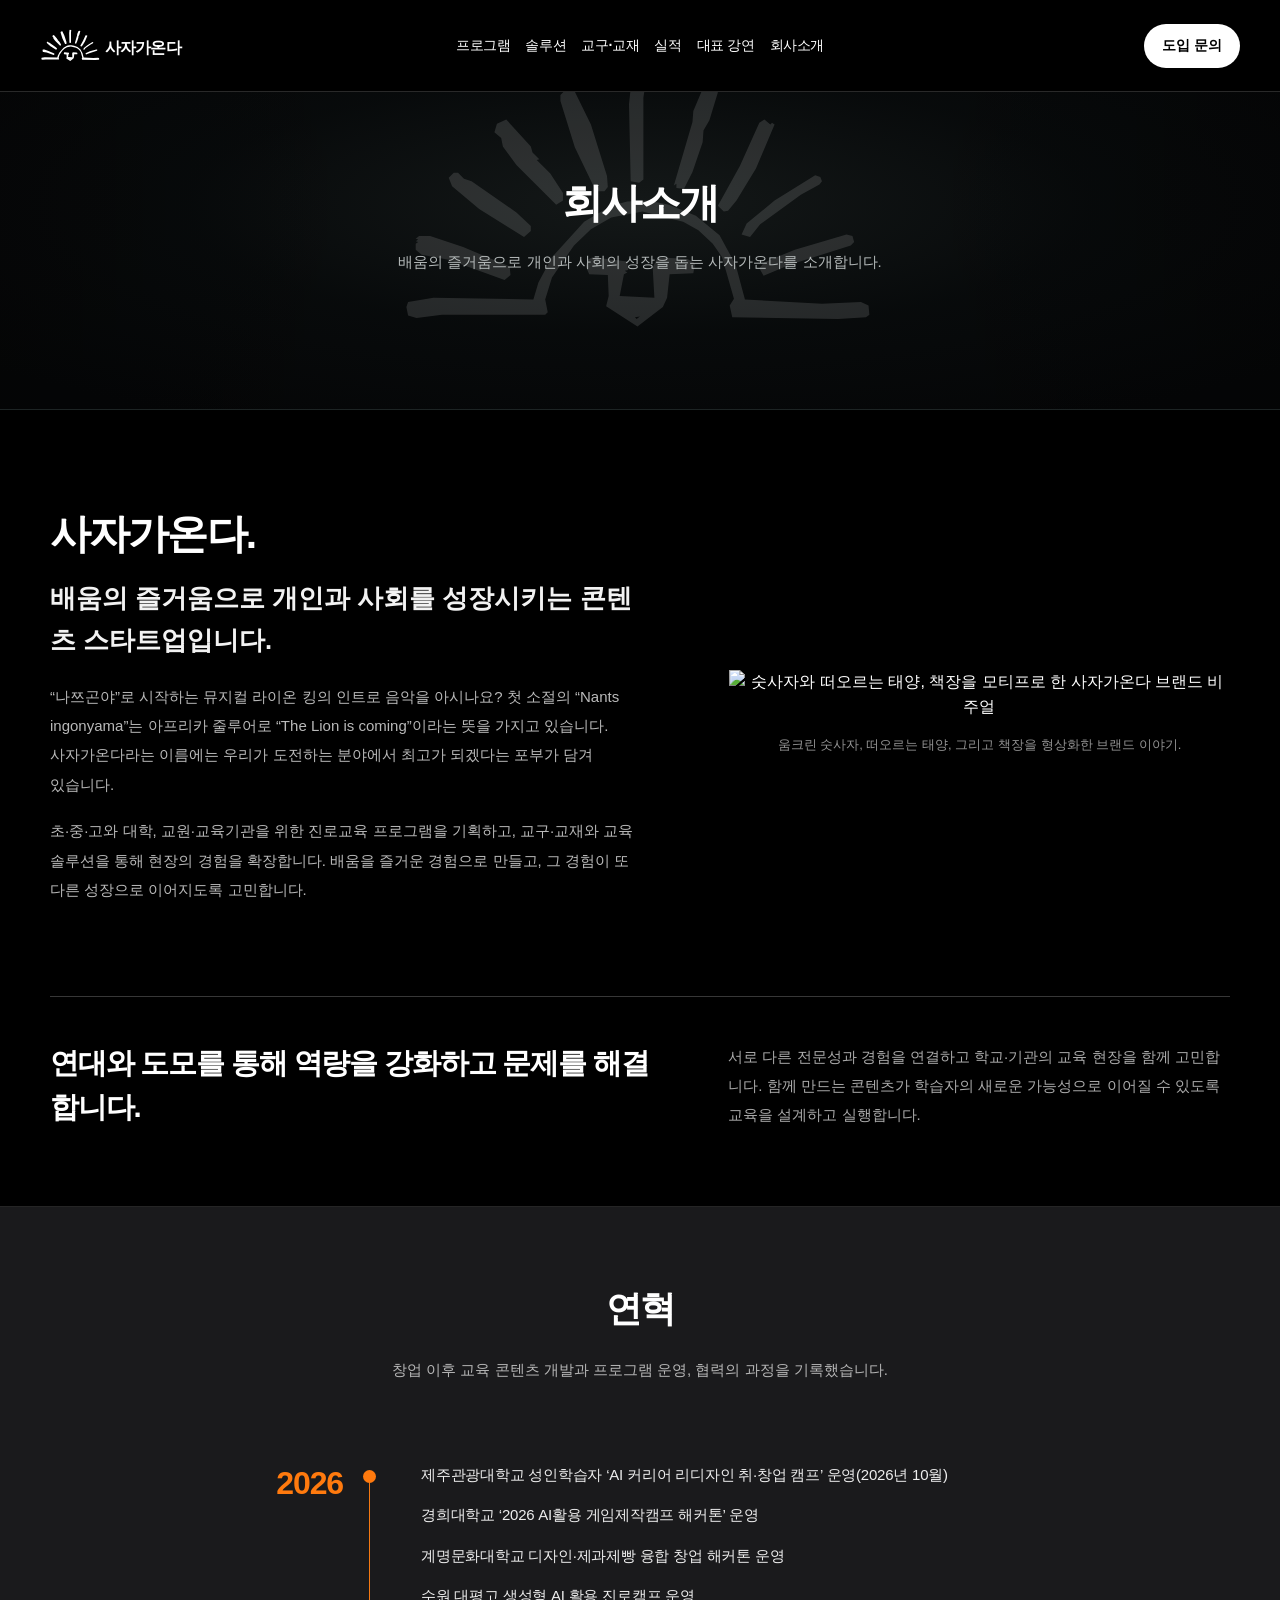
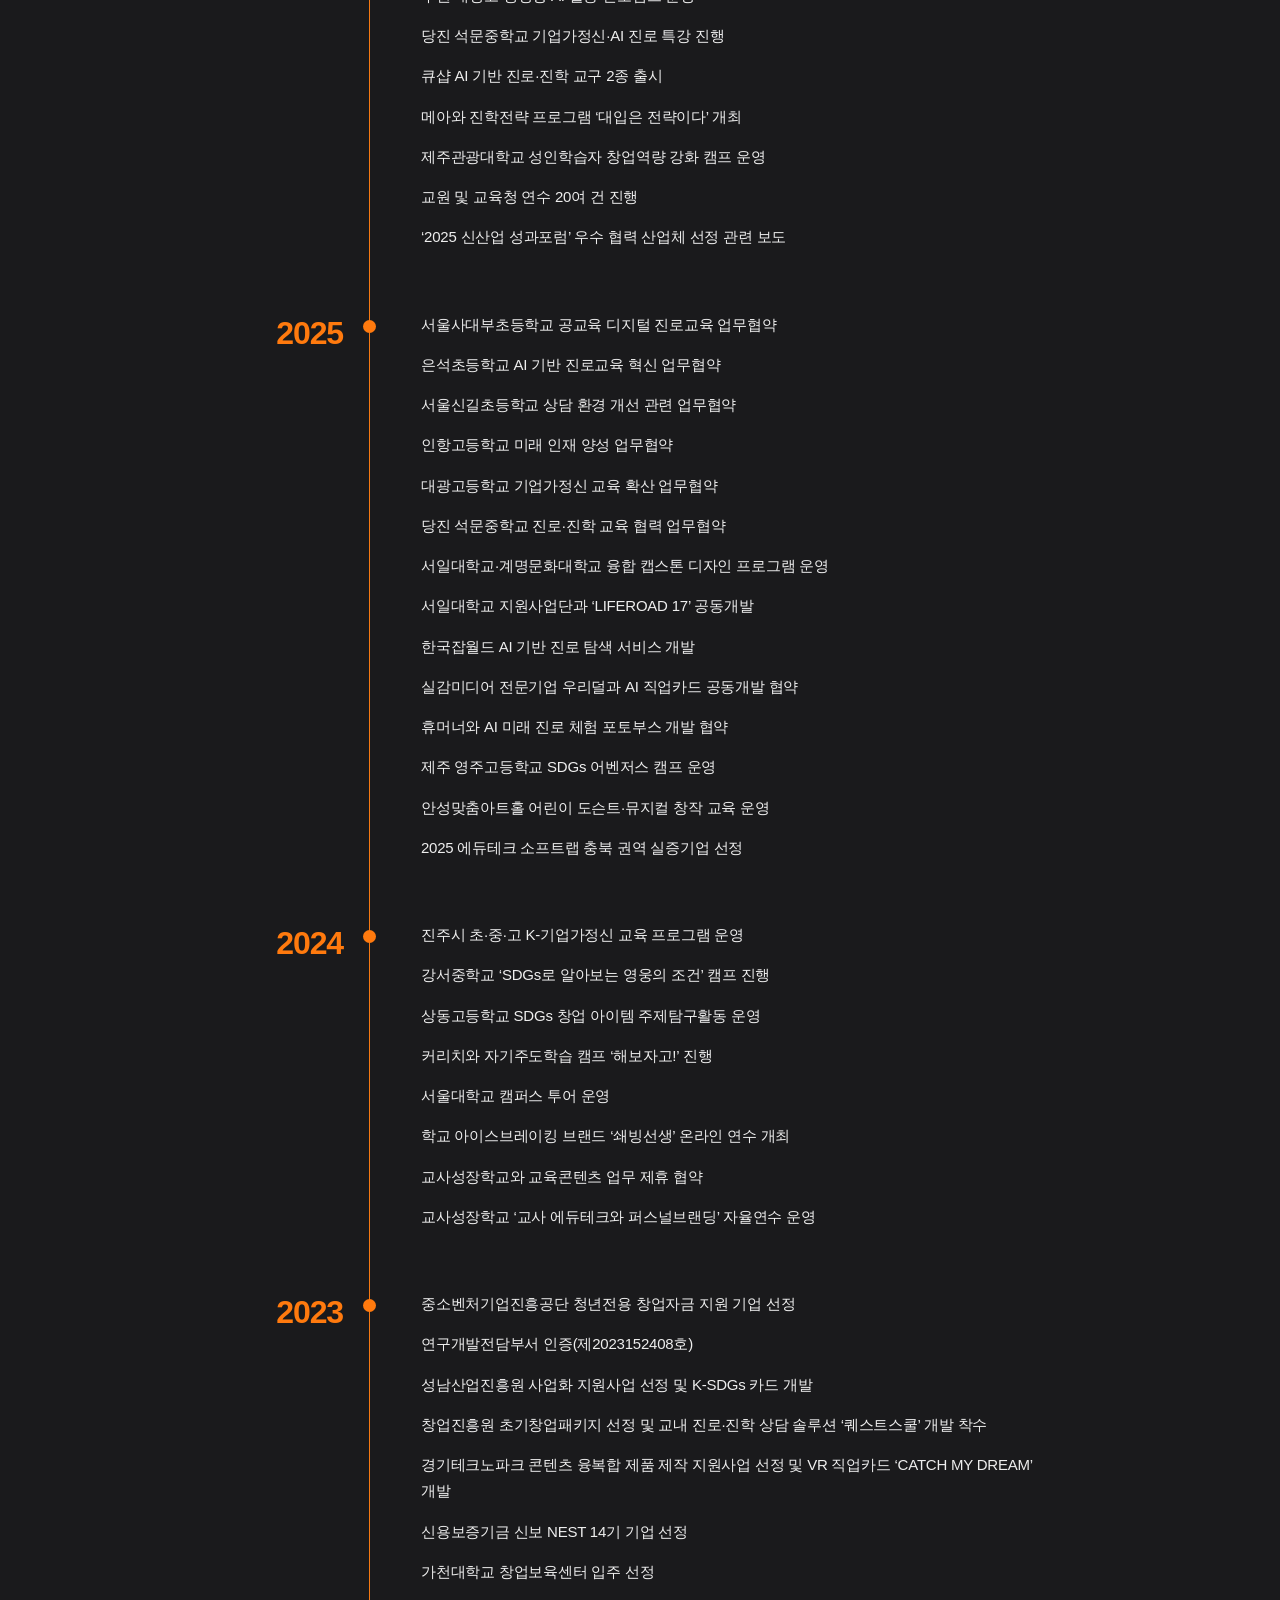
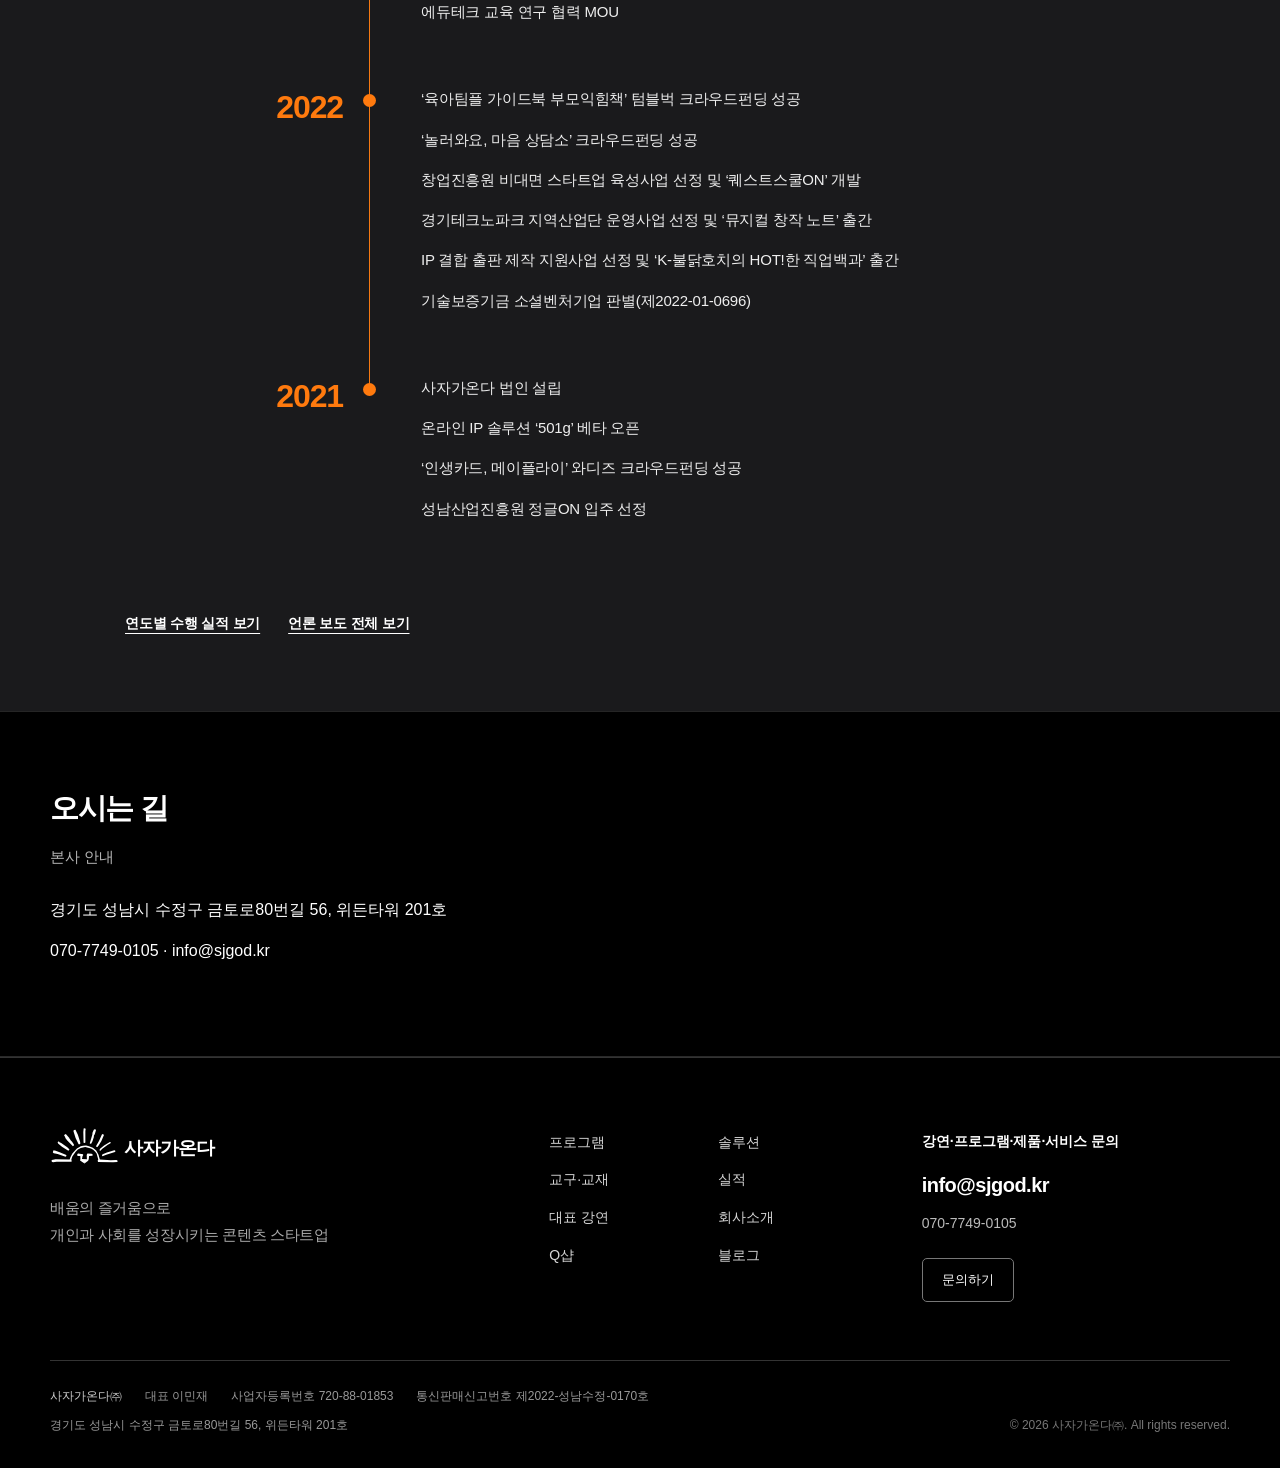
==== commit 3cf57948: "navigation: match six-item customer strategy and restore inquiry CTA" ====
--- a/company.html
+++ b/company.html
@@ -1,4 +1,4 @@
-<!doctype html><html lang="ko"><head><meta charset="utf-8"><meta name="viewport" content="width=device-width,initial-scale=1"><meta name="theme-color" content="#000000"><link rel="icon" type="image/svg+xml" href="favicon.svg"><link rel="shortcut icon" href="favicon.svg"><meta name="description" content="배움의 즐거움으로 개인과 사회의 성장을 돕는 사자가온다를 소개합니다."><title>회사소개 | 사자가온다</title><link rel="stylesheet" href="assets/css/style.css"><link rel="stylesheet" href="assets/css/header.css"><link rel="stylesheet" href="assets/css/footer.css"><link rel="stylesheet" href="assets/css/inner-pages.css"><link rel="stylesheet" href="assets/css/subpage-hero.css"><script defer src="assets/js/images.js"></script><script defer src="assets/js/main.js"></script><script defer src="assets/js/gallery.js"></script><script defer src="assets/js/inquiry.js"></script></head><body><a class="skip-link" href="#main">본문으로 이동</a><header class="site-header" id="site-header"><div class="header-inner container"><a class="wordmark brand-logo brand-lockup" href="index.html" aria-label="사자가온다 홈"><img src="assets/img/sjgod-lockup.svg" alt="" class="brand-lockup-image"></a><nav class="desktop-nav" aria-label="주요 메뉴"><a href="programs.html">프로그램</a><a href="solutions.html">솔루션</a><a href="company.html">회사소개</a><a href="proof.html">PROOF</a><a href="https://q-shop.kr/" target="_blank" rel="noopener noreferrer">Q샵</a><a href="https://blog.naver.com/jc_lab" target="_blank" rel="noopener noreferrer">블로그</a></nav><a class="header-cta" href="contact.html">문의</a><button class="menu-toggle" aria-label="메뉴 열기" aria-expanded="false" aria-controls="mobile-menu"><span></span><span></span></button></div><nav class="mobile-nav" id="mobile-menu" aria-label="모바일 메뉴" hidden><a href="programs.html">프로그램</a><a href="solutions.html">솔루션</a><a href="company.html">회사소개</a><a href="proof.html">PROOF</a><a href="https://q-shop.kr/" target="_blank" rel="noopener noreferrer">Q샵</a><a href="https://blog.naver.com/jc_lab" target="_blank" rel="noopener noreferrer">블로그</a><a href="contact.html">문의</a></nav></header><main id="main"><section class="renew-page-hero editorial-intro"><div class="container"><h1>회사소개</h1><p>배움의 즐거움으로 개인과 사회의 성장을 돕는 사자가온다를 소개합니다.</p></div></section><section class="renew-section company-identity-original" id="identity"><div class="container">
+<!doctype html><html lang="ko"><head><meta charset="utf-8"><meta name="viewport" content="width=device-width,initial-scale=1"><meta name="theme-color" content="#000000"><link rel="icon" type="image/svg+xml" href="favicon.svg"><link rel="shortcut icon" href="favicon.svg"><meta name="description" content="배움의 즐거움으로 개인과 사회의 성장을 돕는 사자가온다를 소개합니다."><title>회사소개 | 사자가온다</title><link rel="stylesheet" href="assets/css/style.css"><link rel="stylesheet" href="assets/css/header.css"><link rel="stylesheet" href="assets/css/footer.css"><link rel="stylesheet" href="assets/css/inner-pages.css"><link rel="stylesheet" href="assets/css/subpage-hero.css"><script defer src="assets/js/images.js"></script><script defer src="assets/js/main.js"></script><script defer src="assets/js/gallery.js"></script><script defer src="assets/js/inquiry.js"></script></head><body><a class="skip-link" href="#main">본문으로 이동</a><header class="site-header" id="site-header"><div class="header-inner container"><a class="wordmark brand-logo brand-lockup" href="index.html" aria-label="사자가온다 홈"><img src="assets/img/sjgod-lockup.svg" alt="" class="brand-lockup-image"></a><nav class="desktop-nav" aria-label="주요 메뉴"><a href="programs.html">프로그램</a><a href="solutions.html">솔루션</a><a href="materials.html">교구·교재</a><a href="results.html">실적</a><a href="lecture.html">대표 강연</a><a href="company.html">회사소개</a></nav><a class="header-cta" href="contact.html">도입 문의</a><button class="menu-toggle" aria-label="메뉴 열기" aria-expanded="false" aria-controls="mobile-menu"><span></span><span></span></button></div><nav class="mobile-nav" id="mobile-menu" aria-label="모바일 메뉴" hidden><a href="programs.html">프로그램</a><a href="solutions.html">솔루션</a><a href="materials.html">교구·교재</a><a href="results.html">실적</a><a href="lecture.html">대표 강연</a><a href="company.html">회사소개</a><a href="contact.html">도입 문의</a></nav></header><main id="main"><section class="renew-page-hero editorial-intro"><div class="container"><h1>회사소개</h1><p>배움의 즐거움으로 개인과 사회의 성장을 돕는 사자가온다를 소개합니다.</p></div></section><section class="renew-section company-identity-original" id="identity"><div class="container">
   <div class="company-identity-grid">
     <div>
       <h2>사자가온다.</h2>
@@ -21,7 +21,7 @@
       <a href="materials.html">교구·교재</a>
       <a href="results.html">실적</a>
       <a href="lecture.html">대표 강연</a>
-      <a href="company.html">회사소개</a><a href="proof.html">PROOF</a><a href="https://q-shop.kr/" target="_blank" rel="noopener noreferrer">Q샵</a><a href="https://blog.naver.com/jc_lab" target="_blank" rel="noopener noreferrer">블로그</a>
+      <a href="company.html">회사소개</a><a href="https://q-shop.kr/" target="_blank" rel="noopener noreferrer">Q샵</a><a href="https://blog.naver.com/jc_lab" target="_blank" rel="noopener noreferrer">블로그</a>
     </nav>
     <div class="footer-contact">
       <p class="footer-contact-title">강연·프로그램·제품·서비스 문의</p>
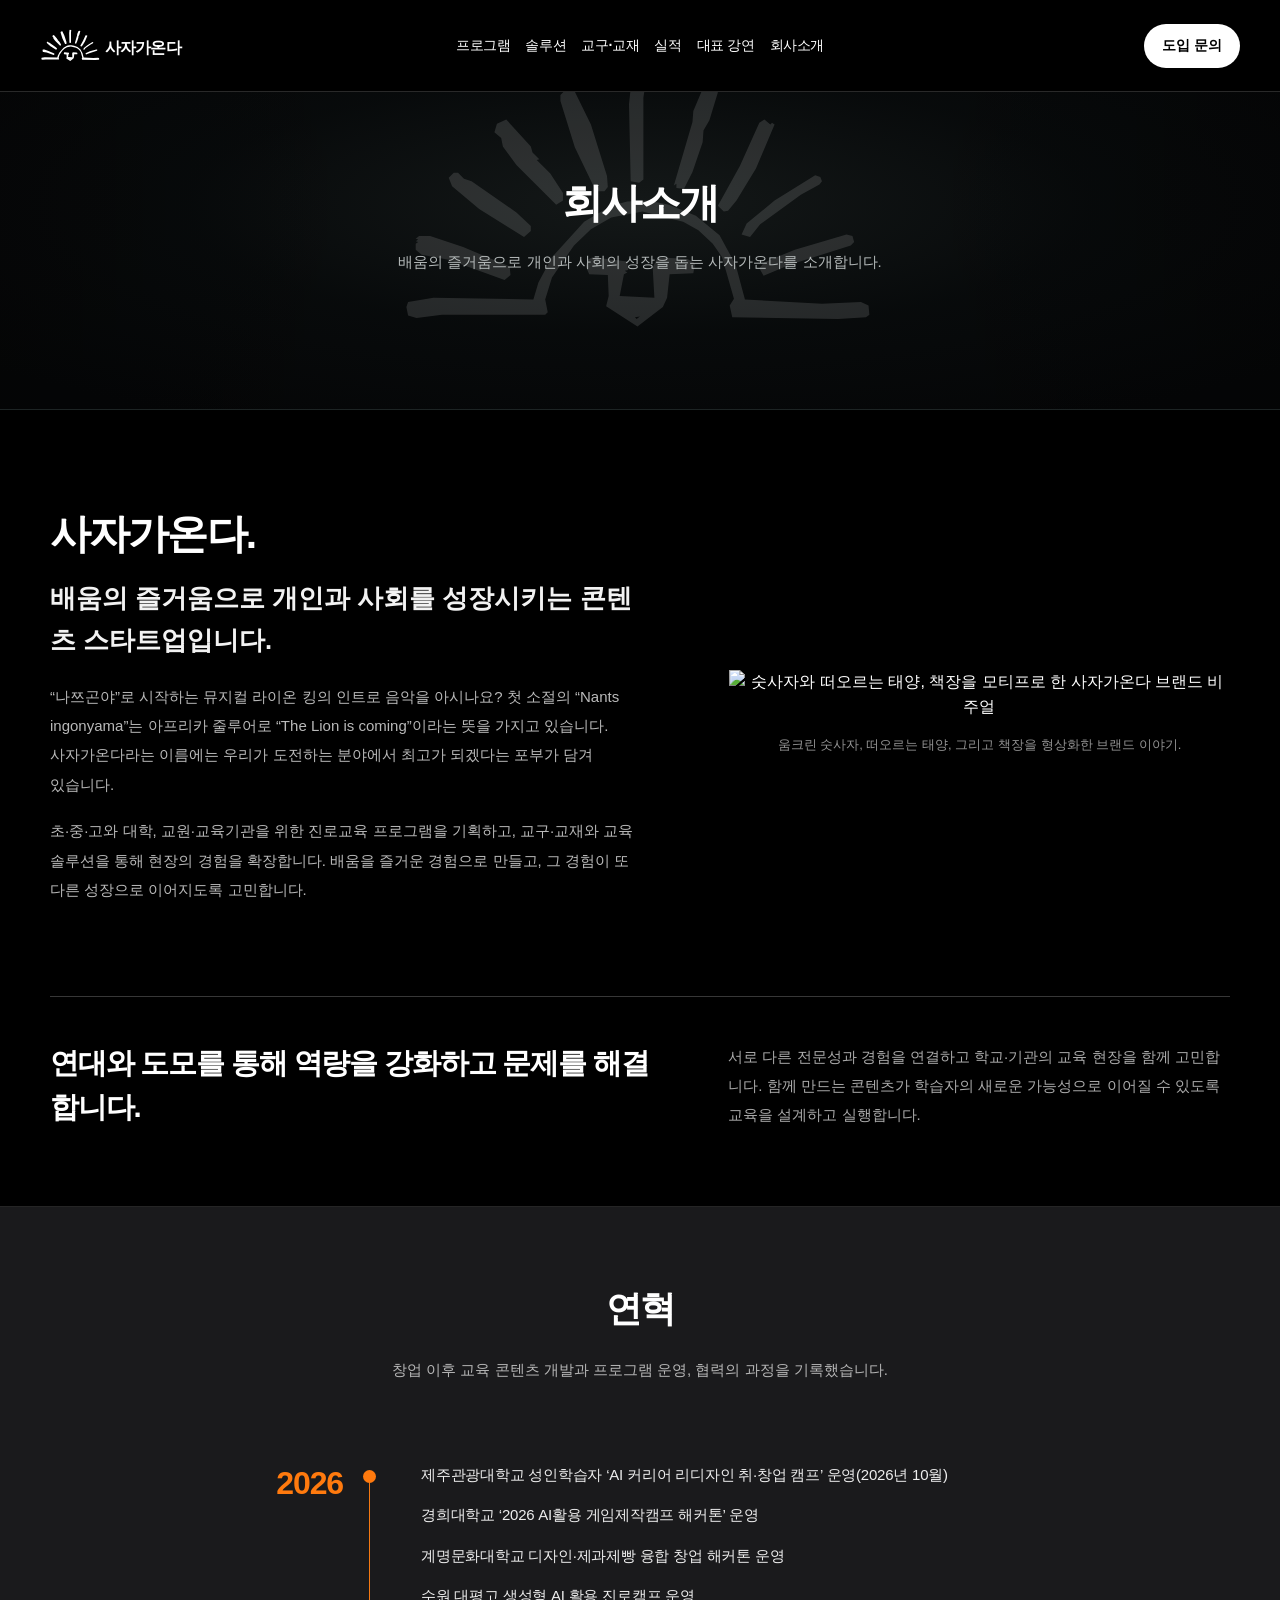
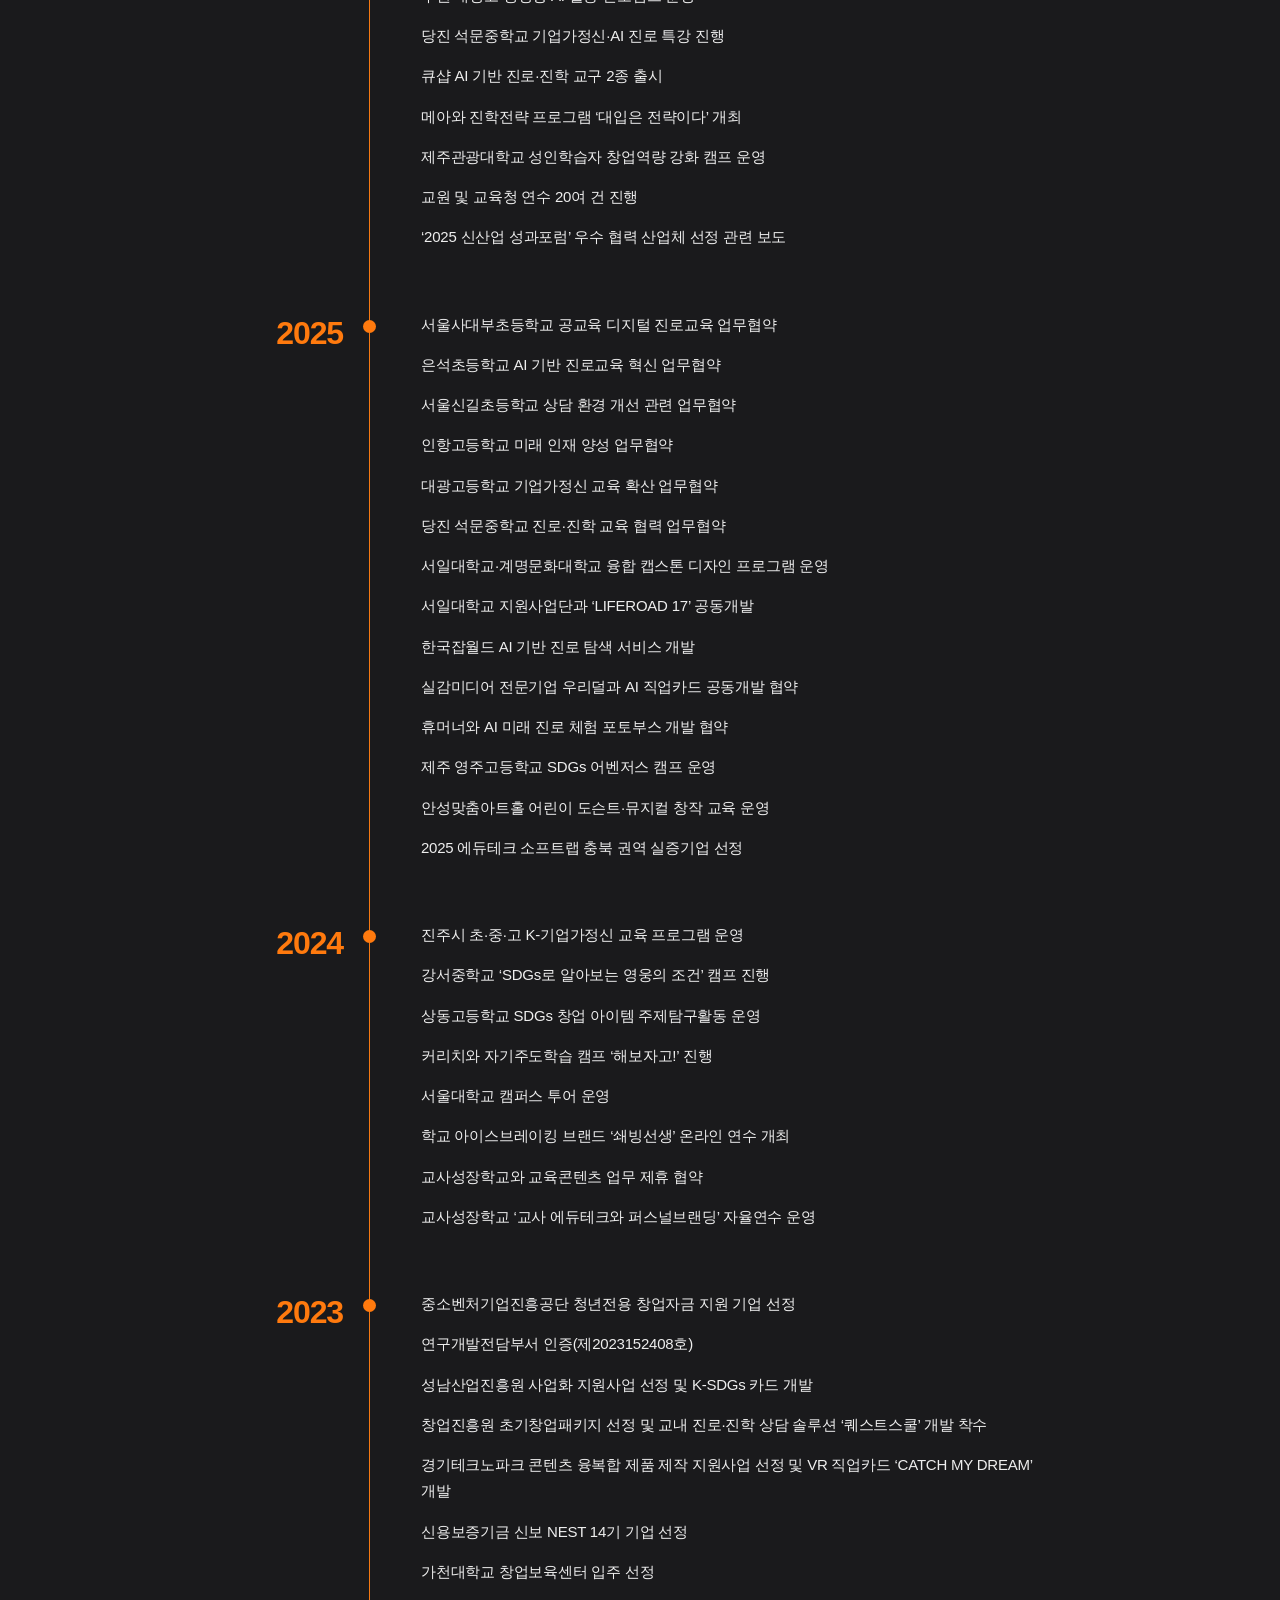
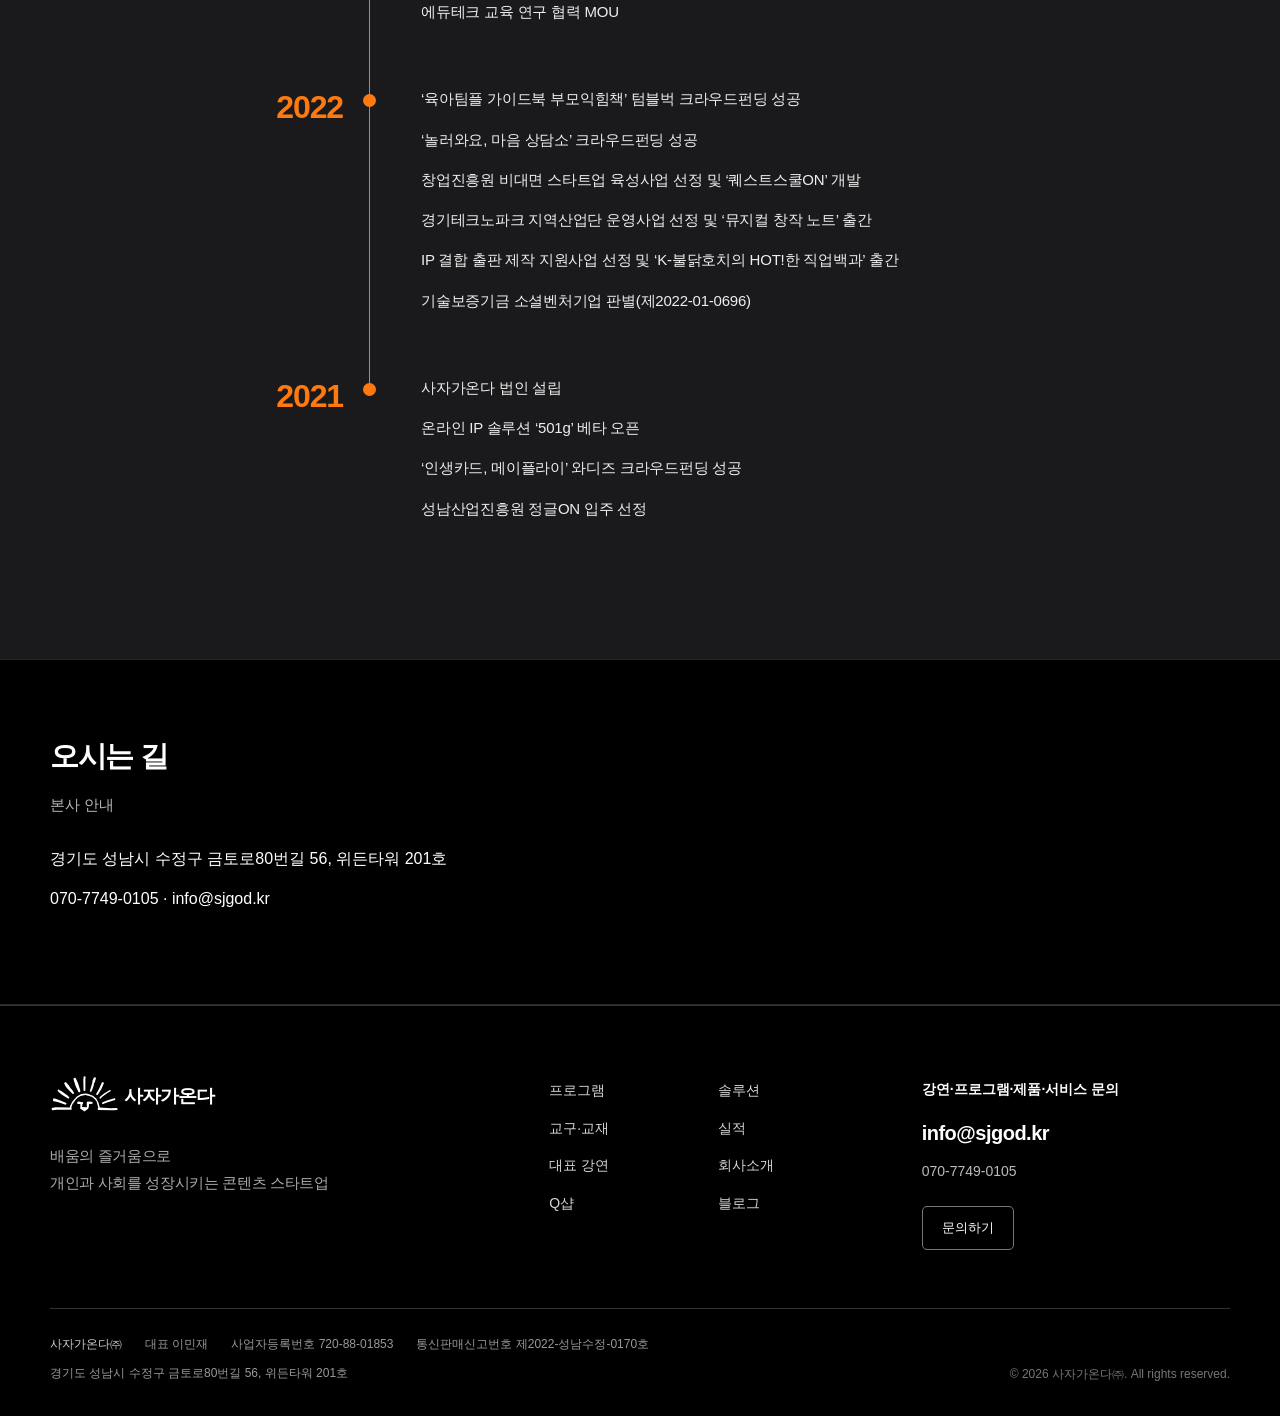
==== commit fadb69ae: "company: remove redundant links below chronology" ====
--- a/company.html
+++ b/company.html
@@ -9,7 +9,7 @@
     <figure><img src="https://nineworksdatabase.planus253.workers.dev/cdn/uncategorized/20261112-084543-2-4e297073.webp" alt="숫사자와 떠오르는 태양, 책장을 모티프로 한 사자가온다 브랜드 비주얼" loading="lazy"><figcaption>움크린 숫사자, 떠오르는 태양, 그리고 책장을 형상화한 브랜드 이야기.</figcaption></figure>
   </div>
   <div class="company-identity-principle"><h3>연대와 도모를 통해 역량을 강화하고 문제를 해결합니다.</h3><p>서로 다른 전문성과 경험을 연결하고 학교·기관의 교육 현장을 함께 고민합니다. 함께 만드는 콘텐츠가 학습자의 새로운 가능성으로 이어질 수 있도록 교육을 설계하고 실행합니다.</p></div>
-</div></section><section class="renew-section company-history" id="history"><div class="container"><h2>연혁</h2><p class="renew-lead">창업 이후 교육 콘텐츠 개발과 프로그램 운영, 협력의 과정을 기록했습니다.</p><div class="history-list history-detailed"><article class="history-item"><h3 class="history-year">2026</h3><ul class="history-events"><li>제주관광대학교 성인학습자 ‘AI 커리어 리디자인 취·창업 캠프’ 운영(2026년 10월)</li><li>경희대학교 ‘2026 AI활용 게임제작캠프 해커톤’ 운영</li><li>계명문화대학교 디자인·제과제빵 융합 창업 해커톤 운영</li><li>수원 대평고 생성형 AI 활용 진로캠프 운영</li><li>당진 석문중학교 기업가정신·AI 진로 특강 진행</li><li>큐샵 AI 기반 진로·진학 교구 2종 출시</li><li>메아와 진학전략 프로그램 ‘대입은 전략이다’ 개최</li><li>제주관광대학교 성인학습자 창업역량 강화 캠프 운영</li><li>교원 및 교육청 연수 20여 건 진행</li><li>‘2025 신산업 성과포럼’ 우수 협력 산업체 선정 관련 보도</li></ul></article><article class="history-item"><h3 class="history-year">2025</h3><ul class="history-events"><li>서울사대부초등학교 공교육 디지털 진로교육 업무협약</li><li>은석초등학교 AI 기반 진로교육 혁신 업무협약</li><li>서울신길초등학교 상담 환경 개선 관련 업무협약</li><li>인항고등학교 미래 인재 양성 업무협약</li><li>대광고등학교 기업가정신 교육 확산 업무협약</li><li>당진 석문중학교 진로·진학 교육 협력 업무협약</li><li>서일대학교·계명문화대학교 융합 캡스톤 디자인 프로그램 운영</li><li>서일대학교 지원사업단과 ‘LIFEROAD 17’ 공동개발</li><li>한국잡월드 AI 기반 진로 탐색 서비스 개발</li><li>실감미디어 전문기업 우리덜과 AI 직업카드 공동개발 협약</li><li>휴머너와 AI 미래 진로 체험 포토부스 개발 협약</li><li>제주 영주고등학교 SDGs 어벤저스 캠프 운영</li><li>안성맞춤아트홀 어린이 도슨트·뮤지컬 창작 교육 운영</li><li>2025 에듀테크 소프트랩 충북 권역 실증기업 선정</li></ul></article><article class="history-item"><h3 class="history-year">2024</h3><ul class="history-events"><li>진주시 초·중·고 K-기업가정신 교육 프로그램 운영</li><li>강서중학교 ‘SDGs로 알아보는 영웅의 조건’ 캠프 진행</li><li>상동고등학교 SDGs 창업 아이템 주제탐구활동 운영</li><li>커리치와 자기주도학습 캠프 ‘해보자고!’ 진행</li><li>서울대학교 캠퍼스 투어 운영</li><li>학교 아이스브레이킹 브랜드 ‘쇄빙선생’ 온라인 연수 개최</li><li>교사성장학교와 교육콘텐츠 업무 제휴 협약</li><li>교사성장학교 ‘교사 에듀테크와 퍼스널브랜딩’ 자율연수 운영</li></ul></article><article class="history-item"><h3 class="history-year">2023</h3><ul class="history-events"><li>중소벤처기업진흥공단 청년전용 창업자금 지원 기업 선정</li><li>연구개발전담부서 인증(제2023152408호)</li><li>성남산업진흥원 사업화 지원사업 선정 및 K-SDGs 카드 개발</li><li>창업진흥원 초기창업패키지 선정 및 교내 진로·진학 상담 솔루션 ‘퀘스트스쿨’ 개발 착수</li><li>경기테크노파크 콘텐츠 융복합 제품 제작 지원사업 선정 및 VR 직업카드 ‘CATCH MY DREAM’ 개발</li><li>신용보증기금 신보 NEST 14기 기업 선정</li><li>가천대학교 창업보육센터 입주 선정</li><li>에듀테크 교육 연구 협력 MOU</li></ul></article><article class="history-item"><h3 class="history-year">2022</h3><ul class="history-events"><li>‘육아팀플 가이드북 부모익힘책’ 텀블벅 크라우드펀딩 성공</li><li>‘놀러와요, 마음 상담소’ 크라우드펀딩 성공</li><li>창업진흥원 비대면 스타트업 육성사업 선정 및 ‘퀘스트스쿨ON’ 개발</li><li>경기테크노파크 지역산업단 운영사업 선정 및 ‘뮤지컬 창작 노트’ 출간</li><li>IP 결합 출판 제작 지원사업 선정 및 ‘K-불닭호치의 HOT!한 직업백과’ 출간</li><li>기술보증기금 소셜벤처기업 판별(제2022-01-0696)</li></ul></article><article class="history-item"><h3 class="history-year">2021</h3><ul class="history-events"><li>사자가온다 법인 설립</li><li>온라인 IP 솔루션 ‘501g’ 베타 오픈</li><li>‘인생카드, 메이플라이’ 와디즈 크라우드펀딩 성공</li><li>성남산업진흥원 정글ON 입주 선정</li></ul></article></div><div class="history-action"><a class="text-link" href="results.html#archive">연도별 수행 실적 보기</a><a class="text-link" href="news.html">언론 보도 전체 보기</a></div></div></section><section class="renew-section" id="location"><div class="container"><p class="section-kicker">오시는 길</p><h2>오시는 길</h2><p class="renew-lead">본사 안내</p><p>경기도 성남시 수정구 금토로80번길 56, 위든타워 201호</p><p>070-7749-0105 · <a href="mailto:info@sjgod.kr">info@sjgod.kr</a></p></div></section></main><footer class="site-footer site-footer-refined" role="contentinfo">
+</div></section><section class="renew-section company-history" id="history"><div class="container"><h2>연혁</h2><p class="renew-lead">창업 이후 교육 콘텐츠 개발과 프로그램 운영, 협력의 과정을 기록했습니다.</p><div class="history-list history-detailed"><article class="history-item"><h3 class="history-year">2026</h3><ul class="history-events"><li>제주관광대학교 성인학습자 ‘AI 커리어 리디자인 취·창업 캠프’ 운영(2026년 10월)</li><li>경희대학교 ‘2026 AI활용 게임제작캠프 해커톤’ 운영</li><li>계명문화대학교 디자인·제과제빵 융합 창업 해커톤 운영</li><li>수원 대평고 생성형 AI 활용 진로캠프 운영</li><li>당진 석문중학교 기업가정신·AI 진로 특강 진행</li><li>큐샵 AI 기반 진로·진학 교구 2종 출시</li><li>메아와 진학전략 프로그램 ‘대입은 전략이다’ 개최</li><li>제주관광대학교 성인학습자 창업역량 강화 캠프 운영</li><li>교원 및 교육청 연수 20여 건 진행</li><li>‘2025 신산업 성과포럼’ 우수 협력 산업체 선정 관련 보도</li></ul></article><article class="history-item"><h3 class="history-year">2025</h3><ul class="history-events"><li>서울사대부초등학교 공교육 디지털 진로교육 업무협약</li><li>은석초등학교 AI 기반 진로교육 혁신 업무협약</li><li>서울신길초등학교 상담 환경 개선 관련 업무협약</li><li>인항고등학교 미래 인재 양성 업무협약</li><li>대광고등학교 기업가정신 교육 확산 업무협약</li><li>당진 석문중학교 진로·진학 교육 협력 업무협약</li><li>서일대학교·계명문화대학교 융합 캡스톤 디자인 프로그램 운영</li><li>서일대학교 지원사업단과 ‘LIFEROAD 17’ 공동개발</li><li>한국잡월드 AI 기반 진로 탐색 서비스 개발</li><li>실감미디어 전문기업 우리덜과 AI 직업카드 공동개발 협약</li><li>휴머너와 AI 미래 진로 체험 포토부스 개발 협약</li><li>제주 영주고등학교 SDGs 어벤저스 캠프 운영</li><li>안성맞춤아트홀 어린이 도슨트·뮤지컬 창작 교육 운영</li><li>2025 에듀테크 소프트랩 충북 권역 실증기업 선정</li></ul></article><article class="history-item"><h3 class="history-year">2024</h3><ul class="history-events"><li>진주시 초·중·고 K-기업가정신 교육 프로그램 운영</li><li>강서중학교 ‘SDGs로 알아보는 영웅의 조건’ 캠프 진행</li><li>상동고등학교 SDGs 창업 아이템 주제탐구활동 운영</li><li>커리치와 자기주도학습 캠프 ‘해보자고!’ 진행</li><li>서울대학교 캠퍼스 투어 운영</li><li>학교 아이스브레이킹 브랜드 ‘쇄빙선생’ 온라인 연수 개최</li><li>교사성장학교와 교육콘텐츠 업무 제휴 협약</li><li>교사성장학교 ‘교사 에듀테크와 퍼스널브랜딩’ 자율연수 운영</li></ul></article><article class="history-item"><h3 class="history-year">2023</h3><ul class="history-events"><li>중소벤처기업진흥공단 청년전용 창업자금 지원 기업 선정</li><li>연구개발전담부서 인증(제2023152408호)</li><li>성남산업진흥원 사업화 지원사업 선정 및 K-SDGs 카드 개발</li><li>창업진흥원 초기창업패키지 선정 및 교내 진로·진학 상담 솔루션 ‘퀘스트스쿨’ 개발 착수</li><li>경기테크노파크 콘텐츠 융복합 제품 제작 지원사업 선정 및 VR 직업카드 ‘CATCH MY DREAM’ 개발</li><li>신용보증기금 신보 NEST 14기 기업 선정</li><li>가천대학교 창업보육센터 입주 선정</li><li>에듀테크 교육 연구 협력 MOU</li></ul></article><article class="history-item"><h3 class="history-year">2022</h3><ul class="history-events"><li>‘육아팀플 가이드북 부모익힘책’ 텀블벅 크라우드펀딩 성공</li><li>‘놀러와요, 마음 상담소’ 크라우드펀딩 성공</li><li>창업진흥원 비대면 스타트업 육성사업 선정 및 ‘퀘스트스쿨ON’ 개발</li><li>경기테크노파크 지역산업단 운영사업 선정 및 ‘뮤지컬 창작 노트’ 출간</li><li>IP 결합 출판 제작 지원사업 선정 및 ‘K-불닭호치의 HOT!한 직업백과’ 출간</li><li>기술보증기금 소셜벤처기업 판별(제2022-01-0696)</li></ul></article><article class="history-item"><h3 class="history-year">2021</h3><ul class="history-events"><li>사자가온다 법인 설립</li><li>온라인 IP 솔루션 ‘501g’ 베타 오픈</li><li>‘인생카드, 메이플라이’ 와디즈 크라우드펀딩 성공</li><li>성남산업진흥원 정글ON 입주 선정</li></ul></article></div></div></section><section class="renew-section" id="location"><div class="container"><p class="section-kicker">오시는 길</p><h2>오시는 길</h2><p class="renew-lead">본사 안내</p><p>경기도 성남시 수정구 금토로80번길 56, 위든타워 201호</p><p>070-7749-0105 · <a href="mailto:info@sjgod.kr">info@sjgod.kr</a></p></div></section></main><footer class="site-footer site-footer-refined" role="contentinfo">
   <div class="container footer-content">
     <div class="footer-identity">
       <a class="wordmark brand-logo brand-lockup" href="index.html" aria-label="사자가온다 홈"><img src="assets/img/sjgod-lockup.svg" alt="" class="brand-lockup-image"></a>
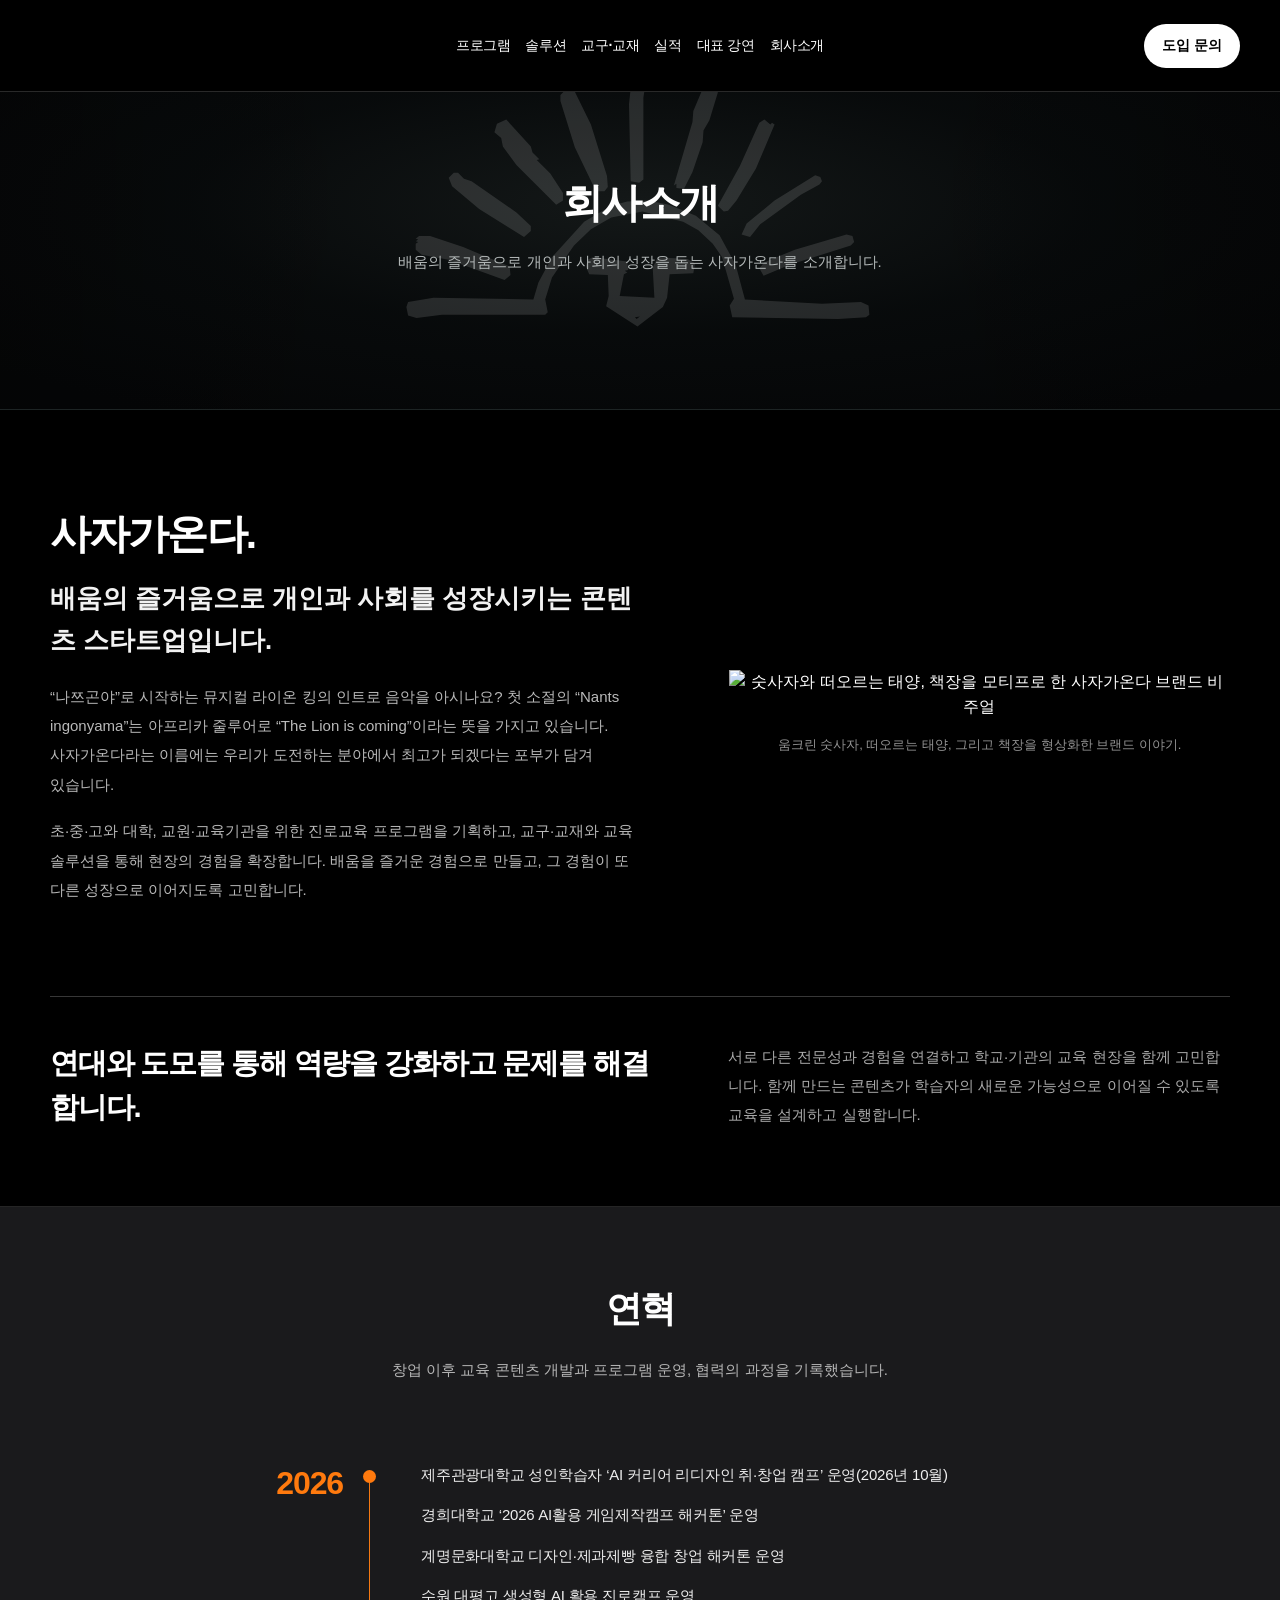
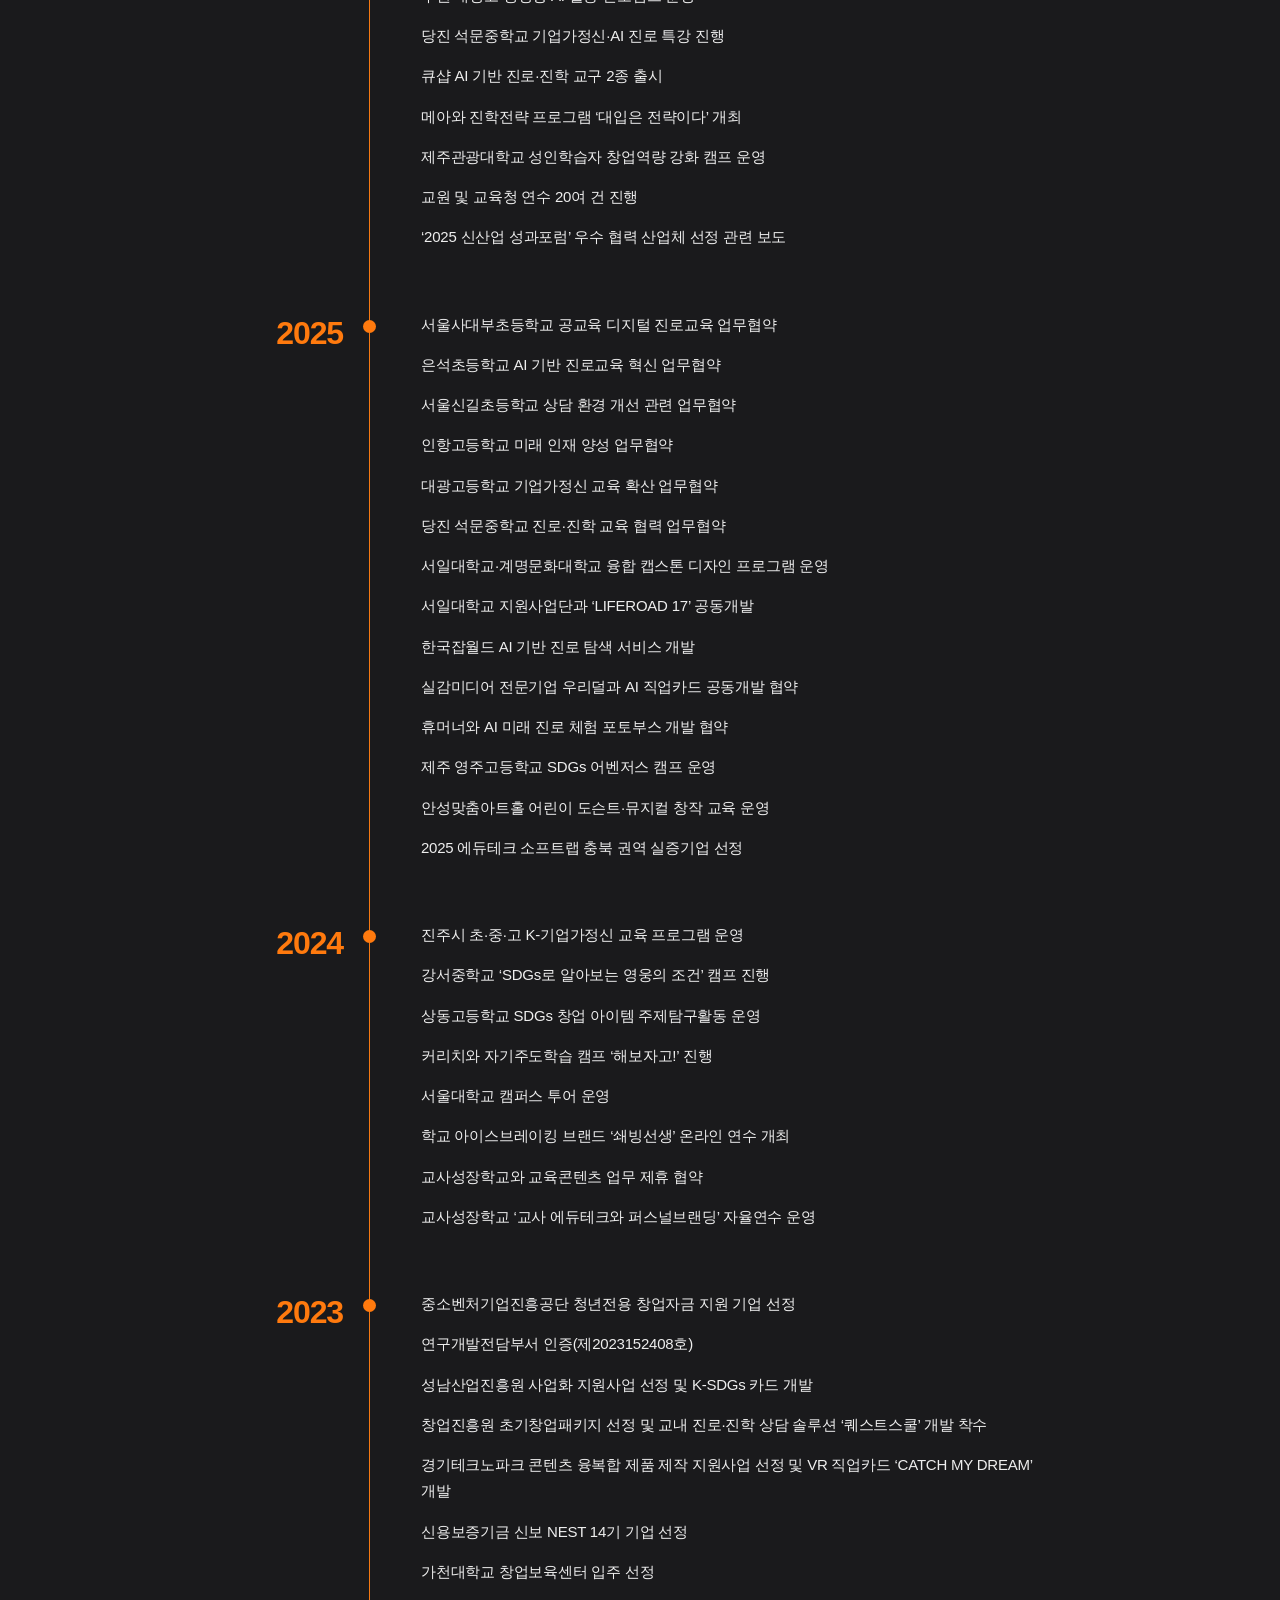
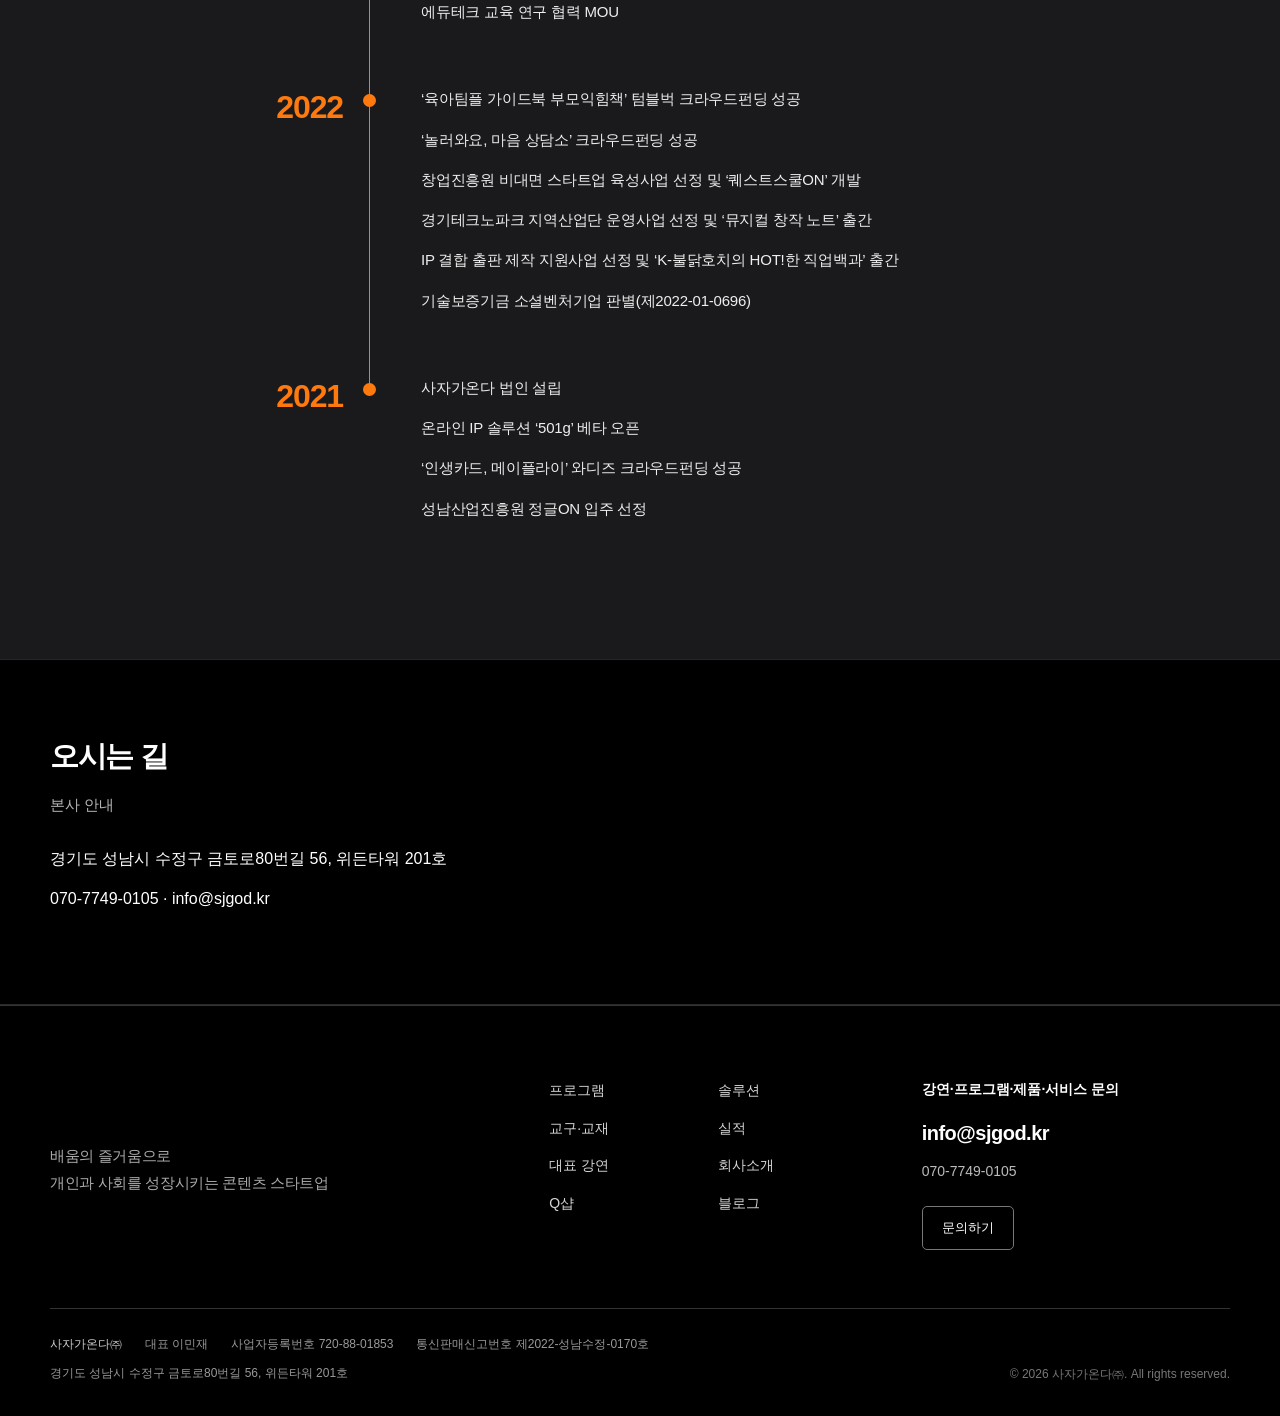
==== commit bb53948f: "brand: use stacked hand-drawn wordmark in footer while preserving horizontal header" ====
--- a/company.html
+++ b/company.html
@@ -12,7 +12,7 @@
 </div></section><section class="renew-section company-history" id="history"><div class="container"><h2>연혁</h2><p class="renew-lead">창업 이후 교육 콘텐츠 개발과 프로그램 운영, 협력의 과정을 기록했습니다.</p><div class="history-list history-detailed"><article class="history-item"><h3 class="history-year">2026</h3><ul class="history-events"><li>제주관광대학교 성인학습자 ‘AI 커리어 리디자인 취·창업 캠프’ 운영(2026년 10월)</li><li>경희대학교 ‘2026 AI활용 게임제작캠프 해커톤’ 운영</li><li>계명문화대학교 디자인·제과제빵 융합 창업 해커톤 운영</li><li>수원 대평고 생성형 AI 활용 진로캠프 운영</li><li>당진 석문중학교 기업가정신·AI 진로 특강 진행</li><li>큐샵 AI 기반 진로·진학 교구 2종 출시</li><li>메아와 진학전략 프로그램 ‘대입은 전략이다’ 개최</li><li>제주관광대학교 성인학습자 창업역량 강화 캠프 운영</li><li>교원 및 교육청 연수 20여 건 진행</li><li>‘2025 신산업 성과포럼’ 우수 협력 산업체 선정 관련 보도</li></ul></article><article class="history-item"><h3 class="history-year">2025</h3><ul class="history-events"><li>서울사대부초등학교 공교육 디지털 진로교육 업무협약</li><li>은석초등학교 AI 기반 진로교육 혁신 업무협약</li><li>서울신길초등학교 상담 환경 개선 관련 업무협약</li><li>인항고등학교 미래 인재 양성 업무협약</li><li>대광고등학교 기업가정신 교육 확산 업무협약</li><li>당진 석문중학교 진로·진학 교육 협력 업무협약</li><li>서일대학교·계명문화대학교 융합 캡스톤 디자인 프로그램 운영</li><li>서일대학교 지원사업단과 ‘LIFEROAD 17’ 공동개발</li><li>한국잡월드 AI 기반 진로 탐색 서비스 개발</li><li>실감미디어 전문기업 우리덜과 AI 직업카드 공동개발 협약</li><li>휴머너와 AI 미래 진로 체험 포토부스 개발 협약</li><li>제주 영주고등학교 SDGs 어벤저스 캠프 운영</li><li>안성맞춤아트홀 어린이 도슨트·뮤지컬 창작 교육 운영</li><li>2025 에듀테크 소프트랩 충북 권역 실증기업 선정</li></ul></article><article class="history-item"><h3 class="history-year">2024</h3><ul class="history-events"><li>진주시 초·중·고 K-기업가정신 교육 프로그램 운영</li><li>강서중학교 ‘SDGs로 알아보는 영웅의 조건’ 캠프 진행</li><li>상동고등학교 SDGs 창업 아이템 주제탐구활동 운영</li><li>커리치와 자기주도학습 캠프 ‘해보자고!’ 진행</li><li>서울대학교 캠퍼스 투어 운영</li><li>학교 아이스브레이킹 브랜드 ‘쇄빙선생’ 온라인 연수 개최</li><li>교사성장학교와 교육콘텐츠 업무 제휴 협약</li><li>교사성장학교 ‘교사 에듀테크와 퍼스널브랜딩’ 자율연수 운영</li></ul></article><article class="history-item"><h3 class="history-year">2023</h3><ul class="history-events"><li>중소벤처기업진흥공단 청년전용 창업자금 지원 기업 선정</li><li>연구개발전담부서 인증(제2023152408호)</li><li>성남산업진흥원 사업화 지원사업 선정 및 K-SDGs 카드 개발</li><li>창업진흥원 초기창업패키지 선정 및 교내 진로·진학 상담 솔루션 ‘퀘스트스쿨’ 개발 착수</li><li>경기테크노파크 콘텐츠 융복합 제품 제작 지원사업 선정 및 VR 직업카드 ‘CATCH MY DREAM’ 개발</li><li>신용보증기금 신보 NEST 14기 기업 선정</li><li>가천대학교 창업보육센터 입주 선정</li><li>에듀테크 교육 연구 협력 MOU</li></ul></article><article class="history-item"><h3 class="history-year">2022</h3><ul class="history-events"><li>‘육아팀플 가이드북 부모익힘책’ 텀블벅 크라우드펀딩 성공</li><li>‘놀러와요, 마음 상담소’ 크라우드펀딩 성공</li><li>창업진흥원 비대면 스타트업 육성사업 선정 및 ‘퀘스트스쿨ON’ 개발</li><li>경기테크노파크 지역산업단 운영사업 선정 및 ‘뮤지컬 창작 노트’ 출간</li><li>IP 결합 출판 제작 지원사업 선정 및 ‘K-불닭호치의 HOT!한 직업백과’ 출간</li><li>기술보증기금 소셜벤처기업 판별(제2022-01-0696)</li></ul></article><article class="history-item"><h3 class="history-year">2021</h3><ul class="history-events"><li>사자가온다 법인 설립</li><li>온라인 IP 솔루션 ‘501g’ 베타 오픈</li><li>‘인생카드, 메이플라이’ 와디즈 크라우드펀딩 성공</li><li>성남산업진흥원 정글ON 입주 선정</li></ul></article></div></div></section><section class="renew-section" id="location"><div class="container"><p class="section-kicker">오시는 길</p><h2>오시는 길</h2><p class="renew-lead">본사 안내</p><p>경기도 성남시 수정구 금토로80번길 56, 위든타워 201호</p><p>070-7749-0105 · <a href="mailto:info@sjgod.kr">info@sjgod.kr</a></p></div></section></main><footer class="site-footer site-footer-refined" role="contentinfo">
   <div class="container footer-content">
     <div class="footer-identity">
-      <a class="wordmark brand-logo brand-lockup" href="index.html" aria-label="사자가온다 홈"><img src="assets/img/sjgod-lockup.svg" alt="" class="brand-lockup-image"></a>
+      <a class="wordmark brand-logo brand-lockup" href="index.html" aria-label="사자가온다 홈"><img src="assets/img/sjgod-stacked.svg" alt="" class="brand-lockup-image"></a>
       <p>배움의 즐거움으로<br>개인과 사회를 성장시키는 콘텐츠 스타트업</p>
     </div>
     <nav class="footer-navigation" aria-label="푸터 메뉴">
